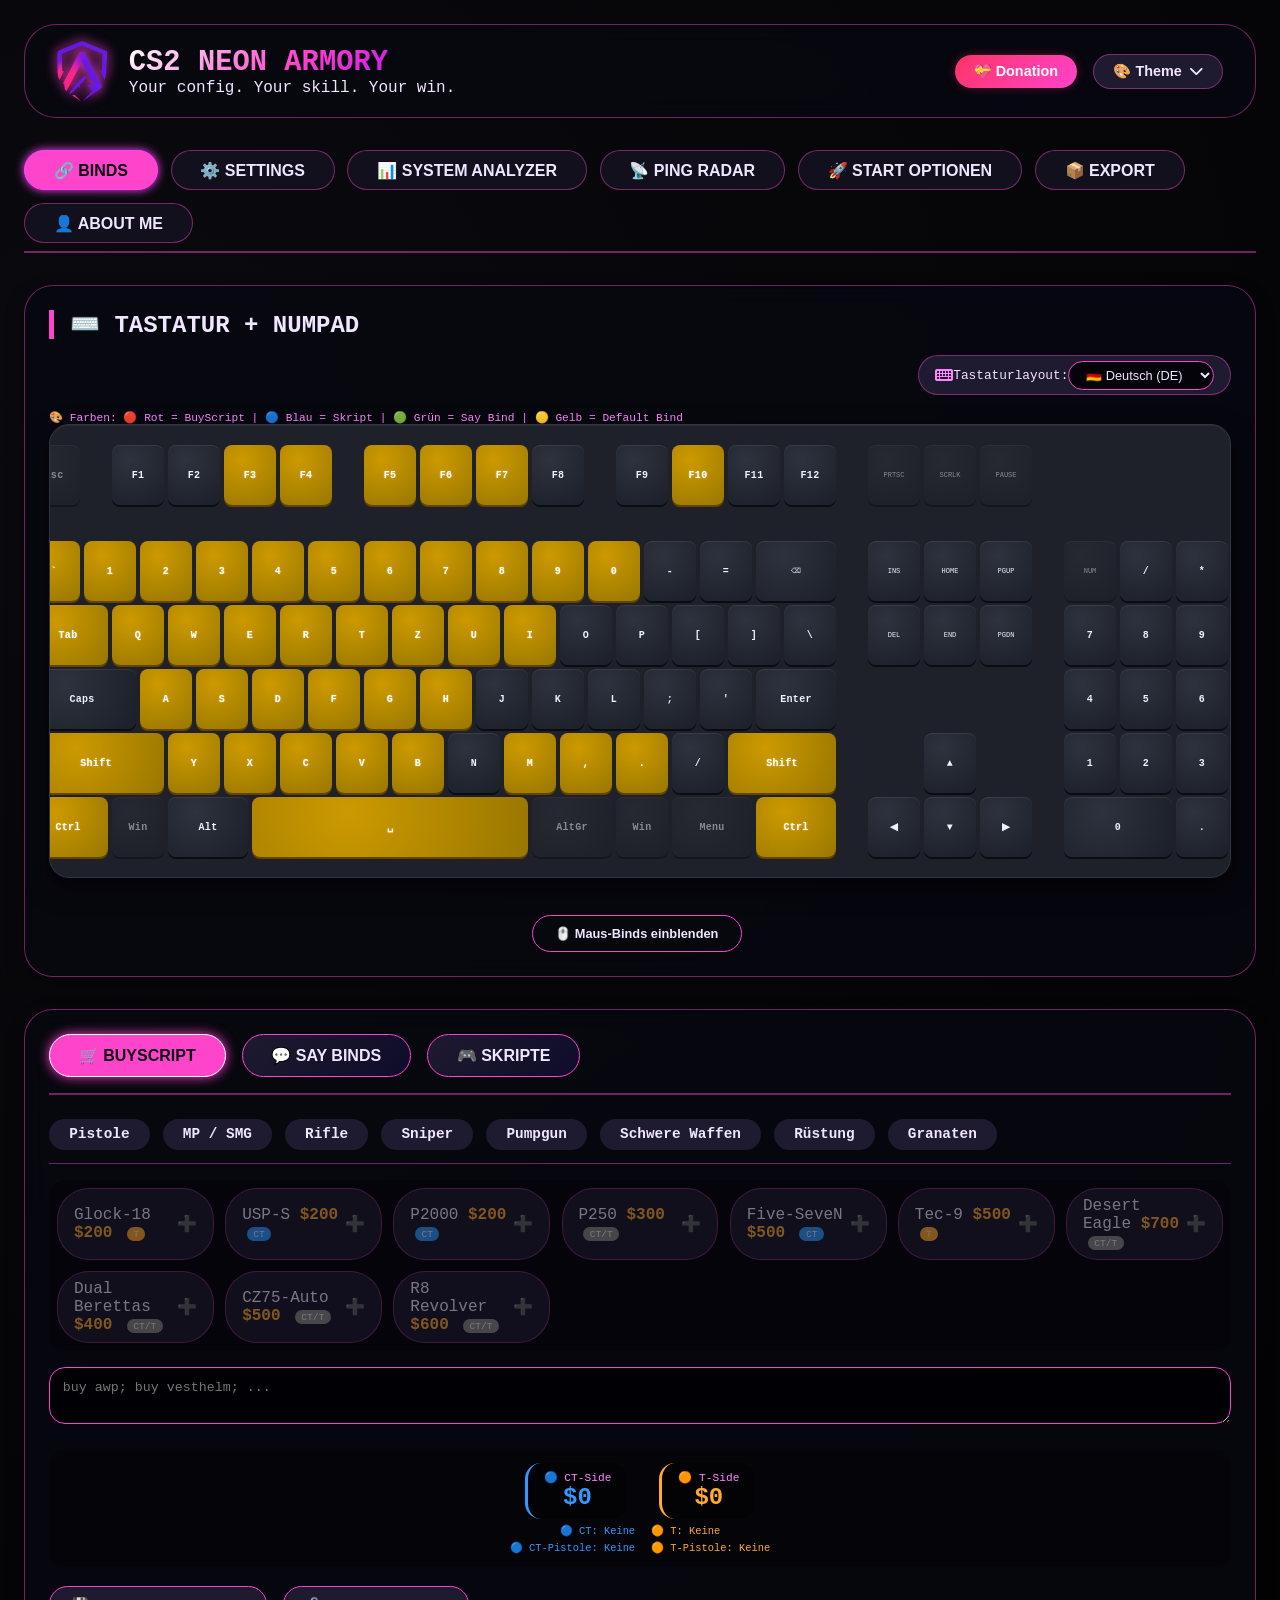
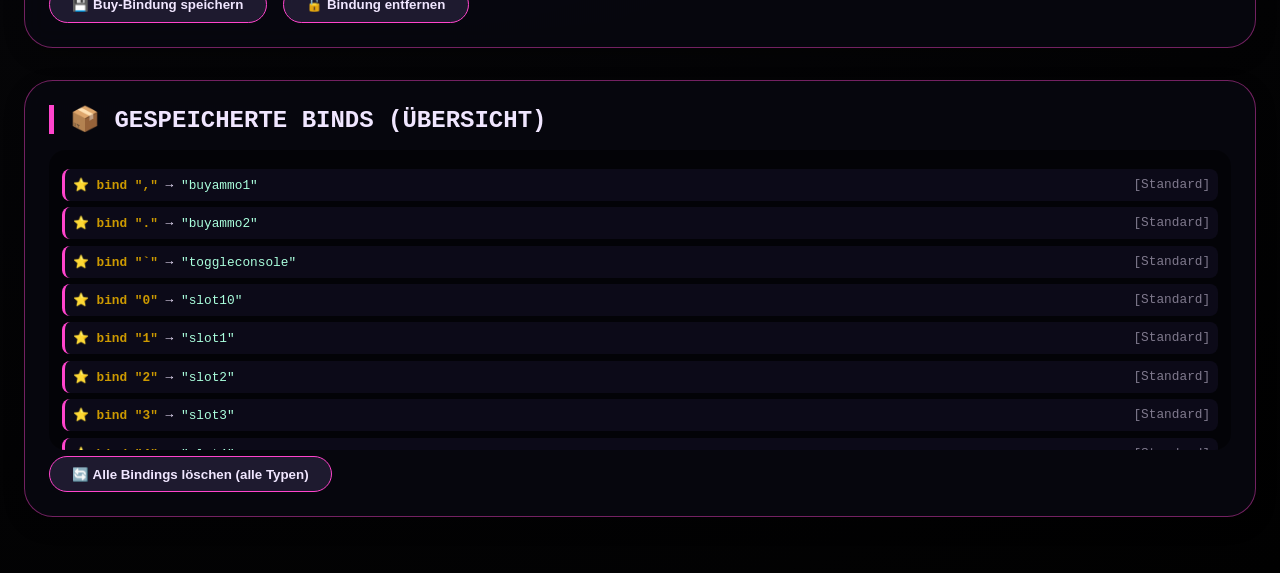
==== index.html @ bbd7f466 "v1.0.2.0 neue bugs erstellt, buyscript überarbeitet" ====
<!doctype html>
<html lang="de">
  <head>
    <meta charset="UTF-8" />
    <meta
      name="viewport"
      content="width=device-width, initial-scale=1.0, user-scalable=yes"
    />
    <title>CS2 Neon Studio</title>
    <link
      rel="stylesheet"
      href="https://cdnjs.cloudflare.com/ajax/libs/font-awesome/6.0.0-beta3/css/all.min.css"
    />
    <link rel="stylesheet" href="css/stylesheet.css" />
    <!-- Favicon -->
    <link rel="icon" type="image/png" href="img/favicon.png" />
  </head>
  <body class="theme-pink">
    <div class="app-container">
<div class="header">
  <div class="logo-area">
    <img
      src="img/logo.png"
      alt="CS2 Neon Logo"
      onerror="this.src = 'https://via.placeholder.com/60x60?text=CS2'"
    />
    <div class="title">
      <h1>CS2 NEON ARMORY</h1>
      <p>Your config. Your skill. Your win.</p>
    </div>
  </div>
  <div style="display: flex; gap: 1rem; align-items: center;">
    <!-- Donation Button -->
    <button id="donationBtn" class="donation-btn">
      💝 Donation
    </button>
    
    <!-- Theme Dropdown -->
    <div class="theme-dropdown">
      <button class="theme-dropdown-btn" id="themeDropdownBtn">
        🎨 Theme <i class="fas fa-chevron-down"></i>
      </button>
      <div class="theme-dropdown-content" id="themeDropdownContent">
        <button class="theme-option" data-theme="pink">💗 Pink</button>
        <button class="theme-option" data-theme="red">❤️ Rot</button>
        <button class="theme-option" data-theme="yellow">💛 Gelb</button>
        <button class="theme-option" data-theme="green">💚 Grün</button>
        <button class="theme-option" data-theme="blue">💙 Blau</button>
      </div>
    </div>
  </div>
</div>

<!-- Donation Modul (füge diesen Code vor dem schließenden -->
<div id="donationModal" class="donation-modal">
  <div class="donation-modal-content">
    <span class="donation-modal-close">&times;</span>
    <h2>💝 Support the Developer</h2>
    <p style="margin-bottom: 1rem;">Hey! Wenn dir CS2 Neon Studio gefällt und du meine Arbeit unterstützen möchtest, freue ich mich über eine kleine Spende.</p>
    
    <div style="display: flex; flex-direction: column; gap: 1rem;">
      <!-- PayPal Option -->
      <div class="donation-option">
        <div class="donation-option-icon">💰</div>
        <div class="donation-option-content">
          <h3>PayPal</h3>
          <p>Schnell & sicher per PayPal spenden</p>
          <button id="paypalDonateBtn" class="donation-option-btn paypal-btn">
            Zu PayPal →
          </button>
        </div>
      </div>
      
      <!-- CS2 Skins Option -->
      <div class="donation-option">
        <div class="donation-option-icon">🎨</div>
        <div class="donation-option-content">
          <h3>CS2 Skins</h3>
          <p>Du möchtest mir lieber Skins traden? Hier findest du meine Tradelink- und Steam-Infos.</p>
          <div style="display: flex; gap: 0.8rem; flex-wrap: wrap; margin-top: 0.5rem;">
            <button id="copyTradeLinkBtn" class="donation-option-btn trade-btn">
              📋 Tradelink kopieren
            </button>
            <button id="openSteamProfileBtn" class="donation-option-btn steam-btn">
              🎮 Steam Profil
            </button>
          </div>
          <div id="tradeLinkMessage" style="font-size: 0.7rem; margin-top: 0.3rem; color: var(--accent-light); display: none;">
            ✅ Tradelink wurde kopiert!
          </div>
        </div>
      </div>
    </div>
    
    <div class="donation-footer">
      <i class="fas fa-heart" style="color: #ff3366;"></i> Vielen Dank für deine Unterstützung!
    </div>
  </div>
</div>

      <div class="tabs">
        <button class="tab-btn active" data-tab="bindsTab">🔗 BINDS</button>
        <button class="tab-btn" data-tab="configTab">⚙️ SETTINGS</button>
        <button class="tab-btn" data-tab="analyzerTab">
          📊 SYSTEM ANALYZER
        </button>
        <button class="tab-btn" data-tab="pingTab">📡 PING RADAR</button>
        <button class="tab-btn" data-tab="startTab">🚀 START OPTIONEN</button>
        <button class="tab-btn" data-tab="exportTab">📦 EXPORT</button>
        <button class="tab-btn" data-tab="aboutTab">👤 ABOUT ME</button>
      </div>

<!-- BINDS TAB -->
<div id="bindsTab" class="tab-content active">
  <div class="card">
    <h2>⌨️ TASTATUR + NUMPAD</h2>
    
    <!-- Layout-Auswahl direkt über der Tastatur -->
    <div style="display: flex; justify-content: flex-end; align-items: center; gap: 1rem; margin-bottom: 1rem;">
      <div style="display: flex; align-items: center; gap: 0.rem; background: var(--btn-bg); padding: 0.3rem 1rem; border-radius: 2rem; border: 1px solid var(--border-color);">
        <i class="fas fa-keyboard" style="color: var(--accent-light);"></i>
        <span style="font-size: 0.8rem;">Tastaturlayout: </span>
        <select id="keyboardLayoutSelect" style="background: var(--input-bg); border: 1px solid var(--accent); border-radius: 1.5rem; padding: 0.3rem 0.8rem; color: var(--text-color); font-size: 0.8rem; cursor: pointer;">
          <option value="DE">🇩🇪 Deutsch (DE)</option>
          <option value="US">🇺🇸 Englisch (US)</option>
        </select>
      </div>
    </div>

    <div class="info-text">
      🎨 Farben: 🔴 Rot = BuyScript | 🔵 Blau = Skript | 🟢 Grün = Say Bind | 🟡 Gelb = Default Bind
    </div>

    <!-- Haupttastatur – originalgetreues Grid -->
    <div class="keyboard-wrapper">
      <div class="keyboard-grid" id="bindsKeyboardGrid"></div>
    </div>
    <!-- Rest bleibt gleich... -->

          <!-- Maus-Bereich (zunächst ausgeblendet) -->
          <div
            class="keyboard-wrapper mouse-wrapper"
            id="mouseWrapper"
            style="display: none"
          >
            <div class="mouse-grid" id="bindsMouseGrid"></div>
          </div>

          <!-- Toggle-Button für Maus -->
          <div style="text-align: center; margin-top: 1rem">
            <button
              id="toggleMouseArea"
              class="glow"
              style="background: transparent; font-size: 0.8rem"
            >
              🖱️ Maus-Binds einblenden
            </button>
          </div>
        </div>

        <div class="card">
          <div class="main-cat-buttons" id="bindTypeSelector">
            <button class="main-cat-btn active-main" data-bind-type="buy">
              🛒 BUYSCRIPT
            </button>
            <button class="main-cat-btn" data-bind-type="say">
              💬 SAY BINDS
            </button>
            <button class="main-cat-btn" data-bind-type="script">
              🎮 SKRIPTE
            </button>
          </div>

<!-- BUY BIND CARD -->
<div id="bindsBuyArea" class="bind-type-area active">
  <div class="category-row" id="bindsCategoryList"></div>
  <div class="items-grid" id="bindsItemsGrid"></div>
  <textarea id="bindsBuyCommandInput" rows="2" placeholder="buy awp; buy vesthelm; ..."></textarea>
  
  <!-- LIVE ERROR CONTAINER -->
  <div id="liveErrorContainer" style="display: none;"></div>
  
  <!-- PREIS-ANZEIGE FÜR T & CT -->
  <div id="totalPriceDisplay" style="background: rgba(0,0,0,0.3); border-radius: 1rem; padding: 0.8rem; margin: 0.8rem 0; text-align: center;">
    <div style="display: flex; gap: 2rem; justify-content: center; flex-wrap: wrap;">
      <div style="text-align: center; padding: 0.5rem 1rem; background: rgba(0,0,0,0.3); border-radius: 1rem; border-left: 3px solid #3399ff;">
        <div style="font-size: 0.7rem; color: var(--accent-light);">🔵 CT-Side</div>
        <div style="font-size: 1.5rem; font-weight: bold; color: #3399ff;">$0</div>
        <div style="font-size: 0.6rem; margin-top: 0.2rem;">Keine Primär</div>
      </div>
      <div style="text-align: center; padding: 0.5rem 1rem; background: rgba(0,0,0,0.3); border-radius: 1rem; border-left: 3px solid #ffaa33;">
        <div style="font-size: 0.7rem; color: var(--accent-light);">🟠 T-Side</div>
        <div style="font-size: 1.5rem; font-weight: bold; color: #ffaa33;">$0</div>
        <div style="font-size: 0.6rem; margin-top: 0.2rem;">Keine Primär</div>
      </div>
    </div>
    <div style="display: flex; justify-content: center; gap: 1rem; margin-top: 0.5rem; font-size: 0.65rem;">
      <span style="color: #3399ff;">🔫 CT-Pistole: Keine</span>
      <span style="color: #ffaa33;">🔫 T-Pistole: Keine</span>
    </div>
  </div>
  
  <button class="glow" id="bindsSaveBuyBtn">💾 Buy-Bindung speichern</button>
  <button class="glow" id="bindsUnbindBuyBtn">🔓 Bindung entfernen</button>
</div>

<!-- SAY BIND CARD -->
<div id="bindsSayArea" class="bind-type-area">
  <!-- Beschreibung mit drei Spalten nebeneinander -->
  <div style="background: rgba(0,0,0,0.2); border-radius: 0.8rem; padding: 0.8rem; margin-bottom: 1rem;">
    
    <!-- Titel -->
    <div style="display: flex; align-items: center; gap: 0.5rem; margin-bottom: 0.8rem; border-bottom: 1px solid rgba(255,255,255,0.1); padding-bottom: 0.5rem;">
      <i class="fas fa-comment-dots" style="color: #44cc44;"></i>
      <strong style="color: #44cc44;">💬 Was sind Say-Binds?</strong>
      <span style="font-size: 0.7rem; color: var(--accent-light); margin-left: auto;">Mit Say-Binds kannst du vordefinierte Nachrichten oder Server-Befehle per Tastendruck senden.</span>
    </div>
    
    <!-- DREI SPALTEN NEBENEINANDER -->
    <div style="display: flex; flex-wrap: wrap; gap: 1rem;">
      
      <!-- Spalte 1: Competitive / Matchmaking -->
      <div style="flex: 1; min-width: 180px; background: rgba(255,170,51,0.08); border-radius: 0.6rem; padding: 0.5rem;">
        <div style="color: #ffaa33; font-weight: bold; margin-bottom: 0.4rem;">🎮 Competitive / Matchmaking</div>
        <div style="font-size: 0.7rem; line-height: 1.6;">
          • "Rush B", "Eco Round", "Full Buy"<br>
          • "gg", "gl hf", "nice shot", "ns"<br>
          • "A split", "B fake", "Default"
        </div>
      </div>
      
      <!-- Spalte 2: Surf / Bhop / KZ / Community Server -->
      <div style="flex: 1; min-width: 180px; background: rgba(68,204,68,0.08); border-radius: 0.6rem; padding: 0.5rem;">
        <div style="color: #44cc44; font-weight: bold; margin-bottom: 0.4rem;">🏄‍♂️ Surf / Bhop / KZ / Community Server</div>
        <div style="font-size: 0.7rem; line-height: 1.6;">
          • <code>!r</code> oder <code>/r</code> - Neustart / Respawn<br>
          • <code>!cp</code> oder <code>/cp</code> - Checkpoint setzen<br>
          • <code>!tp</code> oder <code>/tp</code> - Zum Checkpoint teleportieren<br>
          • <code>!noclip</code> oder <code>/noclip</code> - Flugmodus (falls erlaubt)
        </div>
      </div>
      
      <!-- Spalte 3: Sonstige -->
      <div style="flex: 1; min-width: 150px; background: rgba(255,102,102,0.08); border-radius: 0.6rem; padding: 0.5rem;">
        <div style="color: #ff6666; font-weight: bold; margin-bottom: 0.4rem;">🎨 Sonstige</div>
        <div style="font-size: 0.7rem; line-height: 1.6;">
          • <code>!knife</code> oder <code>/knife</code> - Messer-Menü<br>
          • <code>!glove</code> oder <code>/glove</code> - Handschuh-Menü
        </div>
      </div>
    </div>
    
    <!-- Tipp und Unterschied (untere Leiste) -->
    <div style="display: flex; flex-wrap: wrap; gap: 1rem; justify-content: space-between; margin-top: 0.8rem; padding-top: 0.5rem; border-top: 1px solid rgba(255,255,255,0.1); font-size: 0.65rem; color: var(--accent-light);">
      <div><i class="fas fa-info-circle"></i> <strong>Tipp:</strong> Die meisten Community-Server verwenden <code>!</code> oder <code>/</code> für Befehle. Teste vorher, welches Prefix auf deinem Server funktioniert!<br></div>
      <div><i class="fas fa-exchange-alt"></i> <strong>Unterschied:</strong> "say_team" = Nur Team sichtbar | "say" = Alle Spieler sehen es</div>
    </div>
  </div>
  
  <!-- Say-Type Auswahl -->
  <div class="say-type-selector">
    <label><input type="radio" name="bindsSayType" value="say_team" checked /> 💬 Team (say_team)</label>
    <label><input type="radio" name="bindsSayType" value="say" /> 🌍 Alle (say)</label>
  </div>
  
  <!-- Input Feld -->
  <input type="text" id="bindsSayCommandInput" placeholder="!r" />
  
  <!-- Kleine Hilfe -->
  <div style="font-size: 0.65rem; color: var(--accent-light); margin: 0.3rem 0 0.5rem 0;">
    💡 Beispiele: <code>!r</code> (Reset), <code>!cp</code> (Checkpoint), <code>!tp</code> (Teleport), <code>!top</code> (Bestenliste), <code>gl hf</code> (Chat)
  </div>
  
  <!-- Buttons -->
  <button class="glow" id="bindsSaveSayBtn">💾 Say-Bindung speichern</button>
  <button class="glow" id="bindsUnbindSayBtn">🔓 Bindung entfernen</button>
</div>

          <!-- SKRIPT CARD -->
          <div id="bindsScriptArea" class="bind-type-area">
            <input
              type="text"
              id="bindsScriptNameInput"
              placeholder="Skriptname"
            />
            <textarea
              id="bindsScriptCommandsArea"
              rows="4"
              placeholder='alias +jumpthrow "+jump"\nalias -jumpthrow "-jump; -attack"'
            ></textarea>

            <div style="margin: 1rem 0 0.5rem 0">
              <div
                style="
                  font-size: 0.9rem;
                  margin-bottom: 0.8rem;
                  color: var(--accent-light);
                  display: flex;
                  align-items: center;
                  gap: 0.5rem;
                "
              >
                <i class="fas fa-file-alt"></i> 📚 Vorgefertigte Skripte
                (klicken zum Übernehmen):
              </div>
              <div id="bindsTemplateScripts" class="scripts-grid"></div>
            </div>

            <button class="glow" id="bindsSaveScriptBtn">
              💾 Skript speichern
            </button>
            <button class="glow" id="bindsUnbindScriptBtn">
              🔓 Bindung entfernen
            </button>
          </div>
        </div>

        <div class="card">
          <h2>📦 GESPEICHERTE BINDS (ÜBERSICHT)</h2>
          <div class="saved-binds" id="bindsSavedList"></div>
          <button class="glow" id="bindsResetAllBtn">
            🔄 Alle Bindings löschen (alle Typen)
          </button>
        </div>
      </div>

      <!-- CONFIGS TAB -->
      <div id="configTab" class="tab-content">
        <div class="card">
          <h2>⚙️ CONFIGURATION</h2>
          <div class="config-subtabs">
            <button class="config-subtab active" data-subtab="commands">
              📋 Einzelbefehle
            </button>
            <button class="config-subtab" data-subtab="presets">
              🎨 Grafik-Presets
            </button>
          </div>
          <div id="config-commands" class="config-sub-content active">
            <div class="info-hint">
              📌 Hauptkategorie wählen → Befehl auswählen & Wert einstellen → 📋
              Übernehmen
            </div>
            <div id="mainCategoriesContainer" class="main-cat-buttons"></div>
            <div id="subcategoriesContainer"></div>
            <div id="commandsContainer"></div>
          </div>
          <div id="config-presets" class="config-sub-content">
            <div class="info-hint">
              📌 Wähle ein Preset – nochmal klicken = entfernen!
            </div>
            <div class="presets-grid" id="presetsGrid"></div>
          </div>
          <div class="config-list-container">
            <div class="config-list-title">
              📋 Meine gespeicherten Config-Befehle:
            </div>
            <div id="savedConfigsList" class="saved-binds"></div>
            <button class="glow" id="clearAllConfigsBtn">
              🗑️ Alle Config-Befehle löschen
            </button>
          </div>
        </div>
      </div>

      <!-- SYSTEM ANALYZER TAB -->
      <div id="analyzerTab" class="tab-content">
        <div class="card">
          <h2>📊 SYSTEM ANALYZER · CS2 PERFORMANCE INDEX</h2>
          <div class="info-hint">
            📊 Wähle CPU, GPU und RAM – der Performance-Score wird live
            berechnet
          </div>

          <div
            style="
              display: flex;
              flex-wrap: wrap;
              gap: 1rem;
              margin-bottom: 1rem;
            "
          >
            <div
              style="
                flex: 1;
                min-width: 200px;
                background: var(--btn-bg);
                border-radius: 1rem;
                padding: 0.8rem;
                border: 1px solid var(--border-color);
              "
            >
              <div
                style="
                  display: flex;
                  align-items: center;
                  gap: 0.5rem;
                  margin-bottom: 0.5rem;
                "
              >
                <i class="fas fa-microchip"></i><strong>CPU</strong>
              </div>
              <select
                id="analyzerCpuSelect"
                style="
                  width: 100%;
                  padding: 0.5rem;
                  background: var(--input-bg);
                  border: 1px solid var(--border-color);
                  border-radius: 0.6rem;
                  color: var(--text-color);
                "
              >
                <option value="" disabled selected>-- CPU auswählen --</option>
              </select>
            </div>
            <div
              style="
                flex: 1;
                min-width: 200px;
                background: var(--btn-bg);
                border-radius: 1rem;
                padding: 0.8rem;
                border: 1px solid var(--border-color);
              "
            >
              <div
                style="
                  display: flex;
                  align-items: center;
                  gap: 0.5rem;
                  margin-bottom: 0.5rem;
                "
              >
                <i class="fas fa-gamepad"></i><strong>GPU</strong>
              </div>
              <select
                id="analyzerGpuSelect"
                style="
                  width: 100%;
                  padding: 0.5rem;
                  background: var(--input-bg);
                  border: 1px solid var(--border-color);
                  border-radius: 0.6rem;
                  color: var(--text-color);
                "
              >
                <option value="" disabled selected>-- GPU auswählen --</option>
              </select>
            </div>
            <div
              style="
                flex: 1;
                min-width: 200px;
                background: var(--btn-bg);
                border-radius: 1rem;
                padding: 0.8rem;
                border: 1px solid var(--border-color);
              "
            >
              <div
                style="
                  display: flex;
                  align-items: center;
                  gap: 0.5rem;
                  margin-bottom: 0.5rem;
                "
              >
                <i class="fas fa-memory"></i><strong>RAM</strong>
              </div>
              <div style="display: flex; gap: 0.5rem">
                <select
                  id="analyzerRamSelect"
                  style="
                    flex: 1;
                    padding: 0.5rem;
                    background: var(--input-bg);
                    border: 1px solid var(--border-color);
                    border-radius: 0.6rem;
                    color: var(--text-color);
                  "
                >
                  <option value="" disabled selected>GB</option>
                  <option value="4">4 GB</option>
                  <option value="8">8 GB</option>
                  <option value="16">16 GB</option>
                  <option value="32">32 GB</option>
                  <option value="64">64 GB</option>
                  <option value="128">128 GB</option>
                </select>
                <select
                  id="analyzerRamTypeSelect"
                  style="
                    flex: 1;
                    padding: 0.5rem;
                    background: var(--input-bg);
                    border: 1px solid var(--border-color);
                    border-radius: 0.6rem;
                    color: var(--text-color);
                  "
                >
                  <option value="DDR5">DDR5</option>
                  <option value="DDR4">DDR4</option>
                  <option value="DDR3">DDR3</option>
                </select>
              </div>
            </div>
          </div>

          <div
            style="
              display: flex;
              flex-wrap: wrap;
              gap: 1rem;
              margin-bottom: 1.5rem;
            "
          >
            <div
              style="
                flex: 1;
                min-width: 200px;
                background: var(--btn-bg);
                border-radius: 1rem;
                padding: 0.8rem;
                border: 1px solid var(--border-color);
              "
            >
              <div
                style="
                  display: flex;
                  align-items: center;
                  gap: 0.5rem;
                  margin-bottom: 0.5rem;
                "
              >
                <i class="fas fa-desktop"></i><strong>Monitore</strong>
              </div>
              <select
                id="analyzerMonitorsSelect"
                style="
                  width: 100%;
                  padding: 0.5rem;
                  background: var(--input-bg);
                  border: 1px solid var(--border-color);
                  border-radius: 0.6rem;
                  color: var(--text-color);
                "
              >
                <option value="1">1 Monitor</option>
                <option value="2">2 Monitore</option>
                <option value="3">3 Monitore</option>
                <option value="4">4+ Monitore</option>
              </select>
              <div
                class="info-text"
                style="margin-top: 0.3rem; font-size: 0.65rem"
              >
                💡 -2% pro Monitor
              </div>
            </div>
            <div
              style="
                flex: 1;
                min-width: 200px;
                background: var(--btn-bg);
                border-radius: 1rem;
                padding: 0.8rem;
                border: 1px solid var(--border-color);
              "
            >
              <div
                style="
                  display: flex;
                  align-items: center;
                  gap: 0.5rem;
                  margin-bottom: 0.5rem;
                "
              >
                <i class="fas fa-broadcast-tower"></i><strong>Streaming</strong>
              </div>
              <label
                style="
                  display: flex;
                  align-items: center;
                  gap: 0.5rem;
                  cursor: pointer;
                "
              >
                <input
                  type="checkbox"
                  id="analyzerStreamingCheckbox"
                  style="accent-color: var(--accent)"
                />
                <span>🎥 Aktives Streaming</span>
              </label>
              <div
                class="info-text"
                style="margin-top: 0.3rem; font-size: 0.65rem"
              >
                💡 -8% Performance
              </div>
            </div>
          </div>

          <div class="analyzer-score-section" id="analyzerResultArea">
            <div id="analyzerEmptyState" class="analyzer-empty-state">
              <i class="fas fa-desktop"></i>
              <p>
                Wähle CPU, GPU und RAM aus<br />Der Score wird automatisch
                berechnet
              </p>
            </div>
            <div id="analyzerScoreContent" style="display: none">
              <div
                style="
                  display: flex;
                  flex-wrap: wrap;
                  gap: 1rem;
                  align-items: center;
                  margin-bottom: 1rem;
                "
              >
                <div style="text-align: center; min-width: 150px">
                  <div
                    class="analyzer-score-number"
                    id="analyzerScoreValue"
                    style="font-size: 2.2rem"
                  >
                    0
                  </div>
                  <div class="analyzer-score-label" style="font-size: 0.7rem">
                    PERFORMANCE SCORE
                  </div>
                  <div
                    class="analyzer-meter-bar"
                    style="width: 150px; margin: 0.3rem auto"
                  >
                    <div
                      class="analyzer-meter-fill"
                      id="analyzerMeterFill"
                      style="width: 0%"
                    ></div>
                  </div>
                </div>
                <div
                  style="
                    flex: 1;
                    background: rgba(0, 0, 0, 0.2);
                    border-radius: 0.8rem;
                    padding: 0.6rem 1rem;
                  "
                >
                  <div
                    id="analyzerSettingsList"
                    style="font-size: 0.8rem"
                  ></div>
                </div>
                <div
                  style="
                    font-size: 0.75rem;
                    color: var(--accent-light);
                    background: rgba(0, 0, 0, 0.15);
                    padding: 0.4rem 0.8rem;
                    border-radius: 0.6rem;
                  "
                  id="analyzerHardwareSummary"
                ></div>
              </div>
              <div
                style="
                  margin-top: 1rem;
                  padding-top: 0.8rem;
                  border-top: 1px solid var(--border-color);
                "
              >
                <div
                  style="
                    display: flex;
                    align-items: center;
                    gap: 0.5rem;
                    margin-bottom: 0.8rem;
                  "
                >
                  <i
                    class="fas fa-wrench"
                    style="color: var(--accent-light)"
                  ></i>
                  <strong style="font-size: 0.9rem"
                    >🔧 Optimierungsvorschläge für dein System</strong
                  >
                </div>
                <div
                  id="analyzerOptimizationItems"
                  style="display: flex; flex-direction: column; gap: 0.5rem"
                ></div>
              </div>
            </div>
          </div>

          <div
            class="analyzer-disclaimer"
            style="
              margin-top: 0.8rem;
              font-size: 0.65rem;
              padding: 0.5rem 0.8rem;
            "
          >
            <i class="fas fa-info-circle"></i> Theoretischer Richtwert basierend
            auf CPU, GPU und RAM. Tatsächliche Leistung kann abweichen.
          </div>
        </div>
      </div>

      <!-- PING RADAR TAB -->
      <div id="pingTab" class="tab-content">
        <div class="card">
          <h2>📡 PING RADAR – CS2 Server Latenz Test</h2>
          <div class="info-hint">
            🌍 Teste deine Verbindung zu allen wichtigen CS2-Server-Regionen.
            Finde die beste Region für dein nächstes Match!
          </div>
          <div style="margin-bottom: 1.5rem">
            <button
              class="glow"
              id="startPingTestBtn"
              style="width: auto; background: var(--accent)"
            >
              🚀 Test starten (alle Regionen)
            </button>
            <button class="glow" id="stopPingTestBtn" style="width: auto">
              ⏹️ Stoppen
            </button>
          </div>
          <div class="progress-bar" id="pingProgressBar">
            <div
              class="progress-fill"
              id="pingProgressFill"
              style="width: 0%"
            ></div>
          </div>
          <div
            id="pingResultsContainer"
            style="
              display: flex;
              flex-direction: column;
              gap: 0.5rem;
              margin-top: 1rem;
            "
          >
            <div class="empty-message">👉 Klicke auf "Test starten"</div>
          </div>
          <div
            id="pingBestRegion"
            style="
              margin-top: 1.5rem;
              padding: 1rem;
              background: var(--accent);
              border-radius: 1rem;
              color: #0a0a0f;
              display: none;
            "
          >
            <strong>🏆 BESTE REGION FÜR DICH:</strong>
            <span id="bestRegionName"></span> (<span id="bestRegionPing"></span
            >ms) – <span id="bestRegionRec"></span>
          </div>
          <div
            style="
              margin-top: 1.5rem;
              border-top: 1px solid var(--border-color);
              padding-top: 1rem;
            "
          >
            <details>
              <summary style="cursor: pointer; color: var(--accent-light)">
                📊 Letzte 5 Messungen (Verlauf)
              </summary>
              <div
                id="pingHistory"
                style="
                  margin-top: 0.5rem;
                  font-size: 0.7rem;
                  font-family: monospace;
                "
              ></div>
            </details>
          </div>
          <div class="analyzer-disclaimer" style="margin-top: 0.8rem">
            <i class="fas fa-info-circle"></i> Die Messungen sind browserbasiert
            und approximativ. Tatsächliche CS2-Ingame-Pings können leicht
            abweichen (meist 5-15ms höher).
          </div>
        </div>
      </div>

      <!-- START OPTIONEN TAB -->
      <div id="startTab" class="tab-content">
        <div class="card">
          <h2>🚀 START OPTIONEN FÜR CS2</h2>
          <div class="info-box">
            📖 Steam → Bibliothek → CS2 Rechtsklick → Eigenschaften →
            Startoptionen
          </div>
          <div id="startOptionsContainer" class="start-options-grid"></div>
          <div class="start-result">
            <strong>📋 Generierte Startoptionen:</strong><br /><code
              id="generatedStartOptions"
            ></code>
          </div>
          <button class="glow" id="copyStartOptionsBtn">📋 Kopieren</button>
          <button class="glow" id="resetStartOptionsBtn">♻️ Standard</button>
        </div>
      </div>

            <!-- EXPORT TAB -->
      <div id="exportTab" class="tab-content">
        <div class="card">
          <h2>📦 ALL-IN-ONE EXPORT</h2>
          
          <!-- ANLEITUNG: Wohin mit der autoexec.cfg -->
          <div style="background: var(--accent); border-radius: 1rem; padding: 1rem; margin-bottom: 1.5rem; color: #0a0a0f;">
            <div style="display: flex; align-items: center; gap: 0.8rem; margin-bottom: 0.8rem;">
              <i class="fas fa-folder-open" style="font-size: 1.5rem;"></i>
              <strong style="font-size: 1.1rem;">📁 Wohin mit der autoexec.cfg?</strong>
            </div>
            <div style="font-size: 0.85rem; line-height: 1.5;">
              <p style="margin-bottom: 0.5rem;"><strong>1️⃣ Datei erstellen:</strong><br>
              <code style="background: rgba(0,0,0,0.2); padding: 0.2rem 0.4rem; border-radius: 0.3rem;">
              Speichere die Datei als <strong style="background: rgba(0,0,0,0.2); padding: 0.1rem 0.3rem; border-radius: 0.2rem;">autoexec.cfg</strong>.
              </code>
              </p>
              <p style="margin-bottom: 0.5rem;"><strong>2️⃣ Speicherort:</strong><br>
              Verschiebe die Datei in den folgenden Ordner:<br>
              <code style="background: rgba(0,0,0,0.2); padding: 0.2rem 0.4rem; border-radius: 0.3rem;">
                C:\Program Files (x86)\Steam\steamapps\common\Counter-Strike Global Offensive\game\csgo\cfg\
              </code>
              </p>
              <p style="margin-bottom: 0;"><strong>3️⃣ Startoptionen (veraltet):</strong><br>
              Füge in Steam → CS2 → Eigenschaften → Startoptionen folgendes hinzu:<br>
              <code style="background: rgba(0,0,0,0.2); padding: 0.2rem 0.4rem; border-radius: 0.3rem;">+exec autoexec.cfg</code>
              </p>
            </div>
          </div>
          
          <div style="border-top: 1px solid var(--border-color); margin: 1rem 0;"></div>
          
          <textarea id="fullExportTextarea" rows="12" readonly></textarea>
          <button class="glow" id="copyFullExportBtn">📋 Kopieren</button>
          <button class="glow" id="downloadFullCfgBtn">💾 Als autoexec.cfg</button>
          <button class="glow" id="refreshExportBtn">🔄 Aktualisieren</button>
        </div>
      </div>

      <!-- ABOUT ME TAB -->
      <div id="aboutTab" class="tab-content">
        <div class="card">
          <h2>👤 ABOUT ME</h2>
          <div style="display: flex; flex-wrap: wrap; gap: 2rem">
            <div style="text-align: center; min-width: 150px">
              <img 
  src="img/thelaw5150logo_new.png" 
  alt="TheLaw5150 Logo"
  style="width: 120px; height: 120px; border-radius: 50%; object-fit: cover; margin: 0 auto 1rem auto; display: block; border: 2px solid var(--accent); box-shadow: 0 0 15px var(--accent-glow);"
  onerror="this.src = 'https://via.placeholder.com/120x120?text=TheLaw5150'"
/>
              <h3 style="color: var(--accent-light)">Michael M.</h3>
              <p style="font-size: 0.8rem">⚡ TheLaw5150</p>
            </div>
            <div style="flex: 1">
              <div
                style="
                  display: flex;
                  align-items: center;
                  gap: 0.8rem;
                  margin-bottom: 1rem;
                "
              >
                <i
                  class="fas fa-user-astronaut"
                  style="font-size: 1.8rem; color: var(--accent)"
                ></i>
                <div><h3 style="margin: 0">Michael "TheLaw5150" M.</h3></div>
              </div>
              <div
                style="
                  display: flex;
                  align-items: center;
                  gap: 0.8rem;
                  margin-bottom: 1rem;
                "
              >
                <i
                  class="fas fa-shield-virus"
                  style="font-size: 1.5rem; color: var(--accent)"
                ></i>
                <div>
                  <strong>Spezialisierung:</strong>
                  <span style="font-size: 0.9rem">🔐 Cyber Security</span>
                </div>
              </div>
              <div
                style="
                  display: flex;
                  align-items: center;
                  gap: 0.8rem;
                  margin-bottom: 1rem;
                "
              >
                <i
                  class="fas fa-graduation-cap"
                  style="font-size: 1.5rem; color: var(--accent)"
                ></i>
                <div>
                  <strong>Ausbildung:</strong>
                  <span style="font-size: 0.9rem"
                    >Fachinformatiker für Systemintegration (FiSi)</span
                  >
                </div>
              </div>
              <div style="margin-top: 1.5rem">
                <h4 style="color: var(--accent-light); margin-bottom: 0.8rem">
                  🔗 Links & Profile
                </h4>
                <div style="display: flex; flex-wrap: wrap; gap: 1rem">
                  <a
                    href="https://steamcommunity.com/id/thelaw5150/"
                    target="_blank"
                    style="
                      background: var(--btn-bg);
                      padding: 0.5rem 1rem;
                      border-radius: 2rem;
                      text-decoration: none;
                      color: var(--text-color);
                      display: inline-flex;
                      align-items: center;
                      gap: 0.5rem;
                      border: 1px solid var(--border-color);
                      transition: 0.2s;
                    "
                  >
                    <i class="fab fa-steam" style="color: #00adee"></i> Steam
                  </a>
                  <a
                    href="https://github.com/TheLaw5150FiSi"
                    target="_blank"
                    style="
                      background: var(--btn-bg);
                      padding: 0.5rem 1rem;
                      border-radius: 2rem;
                      text-decoration: none;
                      color: var(--text-color);
                      display: inline-flex;
                      align-items: center;
                      gap: 0.5rem;
                      border: 1px solid var(--border-color);
                      transition: 0.2s;
                    "
                  >
                    <i class="fab fa-github"></i> GitHub
                  </a>
                  <a
                    href="https://www.youtube.com/@The_Law_5150"
                    target="_blank"
                    style="
                      background: var(--btn-bg);
                      padding: 0.5rem 1rem;
                      border-radius: 2rem;
                      text-decoration: none;
                      color: var(--text-color);
                      display: inline-flex;
                      align-items: center;
                      gap: 0.5rem;
                      border: 1px solid var(--border-color);
                      transition: 0.2s;
                    "
                  >
                    <i class="fab fa-youtube" style="color: #ff0000"></i>
                    YouTube
                  </a>
                  <a
                    href="https://www.twitch.tv/thelaw5150"
                    target="_blank"
                    style="
                      background: var(--btn-bg);
                      padding: 0.5rem 1rem;
                      border-radius: 2rem;
                      text-decoration: none;
                      color: var(--text-color);
                      display: inline-flex;
                      align-items: center;
                      gap: 0.5rem;
                      border: 1px solid var(--border-color);
                      transition: 0.2s;
                    "
                  >
                    <i class="fab fa-twitch" style="color: #9146ff"></i> Twitch
                  </a>
                  <a
                    href="https://discord.gg/Q72WJwdCCf"
                    target="_blank"
                    style="
                      background: var(--btn-bg);
                      padding: 0.5rem 1rem;
                      border-radius: 2rem;
                      text-decoration: none;
                      color: var(--text-color);
                      display: inline-flex;
                      align-items: center;
                      gap: 0.5rem;
                      border: 1px solid var(--border-color);
                      transition: 0.2s;
                    "
                  >
                    <i class="fab fa-discord" style="color: #5865f2"></i>
                    Discord Server
                  </a>
                </div>
              </div>
            </div>
          </div>
        </div>

        <div class="card">
          <h2>🛠️ Skills & Technologien</h2>
          <div style="display: flex; flex-wrap: wrap; gap: 0.8rem">
            <span
              style="
                background: var(--accent-dark);
                padding: 0.3rem 0.8rem;
                border-radius: 2rem;
                font-size: 0.8rem;
              "
              >☕ Java</span
            >
            <span
              style="
                background: var(--accent-dark);
                padding: 0.3rem 0.8rem;
                border-radius: 2rem;
                font-size: 0.8rem;
              "
              >🌐 HTML</span
            >
            <span
              style="
                background: var(--accent-dark);
                padding: 0.3rem 0.8rem;
                border-radius: 2rem;
                font-size: 0.8rem;
              "
              >💻 JavaScript</span
            >
            <span
              style="
                background: var(--accent-dark);
                padding: 0.3rem 0.8rem;
                border-radius: 2rem;
                font-size: 0.8rem;
              "
              >🔐 Cyber Security</span
            >
            <span
              style="
                background: var(--accent-dark);
                padding: 0.3rem 0.8rem;
                border-radius: 2rem;
                font-size: 0.8rem;
              "
              >🐧 Linux</span
            >
            <span
              style="
                background: var(--accent-dark);
                padding: 0.3rem 0.8rem;
                border-radius: 2rem;
                font-size: 0.8rem;
              "
              >🖥️ Windows Server</span
            >
            <span
              style="
                background: var(--accent-dark);
                padding: 0.3rem 0.8rem;
                border-radius: 2rem;
                font-size: 0.8rem;
              "
              >🌐 Netzwerktechnik</span
            >
          </div>
        </div>

        <div class="card">
          <h2>🌍 Sprachen</h2>
          <div style="display: flex; flex-wrap: wrap; gap: 1rem">
            <div style="flex: 1">
              <div style="display: flex; justify-content: space-between">
                <span>🇩🇪 Deutsch</span>
                <span style="color: var(--accent-light)">Muttersprache</span>
              </div>
              <div
                style="
                  height: 6px;
                  background: var(--btn-bg);
                  border-radius: 3px;
                  margin-top: 0.3rem;
                "
              >
                <div
                  style="
                    width: 100%;
                    height: 100%;
                    background: var(--accent);
                    border-radius: 3px;
                  "
                ></div>
              </div>
            </div>
            <div style="flex: 1">
              <div style="display: flex; justify-content: space-between">
                <span>🇬🇧 Englisch</span>
                <span style="color: var(--accent-light)">Fließend</span>
              </div>
              <div
                style="
                  height: 6px;
                  background: var(--btn-bg);
                  border-radius: 3px;
                  margin-top: 0.3rem;
                "
              >
                <div
                  style="
                    width: 60%;
                    height: 100%;
                    background: var(--accent);
                    border-radius: 3px;
                  "
                ></div>
              </div>
            </div>
          </div>
        </div>

        <div class="card">
          <h2>📫 Kontakt</h2>
          <div style="display: flex; flex-wrap: wrap; gap: 1rem">
            <div
              style="
                background: var(--btn-bg);
                padding: 0.5rem 1rem;
                border-radius: 2rem;
                display: inline-flex;
                align-items: center;
                gap: 0.5rem;
                border: 1px solid var(--border-color);
              "
            >
              <i class="fab fa-discord" style="color: #5865f2"></i>
              <span>Discord: <strong>thelaw5150</strong></span>
            </div>
            <a
              href="mailto:"
              style="
                background: var(--btn-bg);
                padding: 0.5rem 1rem;
                border-radius: 2rem;
                text-decoration: none;
                color: var(--text-color);
                display: inline-flex;
                align-items: center;
                gap: 0.5rem;
                border: 1px solid var(--border-color);
                transition: 0.2s;
              "
            >
              <i class="fas fa-envelope"></i> E-Mail
            </a>
          </div>
        </div>

        <div class="card">
<h4 style="color: var(--accent-light); margin-bottom: 0.8rem">🎮 Über CS2 Neon Studio</h4>
        <p style="margin-bottom: 0.8rem; line-height: 1.5">
          CS2 Neon Studio ist eine umfassende Anwendung, die speziell für Counter-Strike 2 entwickelt wurde, um Spielern eine zentrale, moderne und benutzerfreundliche Plattform zur Verwaltung ihrer Spielkonfigurationen zu bieten. Anstatt sich mit verstreuten Textdateien, komplizierten Konsolenbefehlen und veralteten Tools herumzuschlagen, vereint Neon Studio alle wichtigen Anpassungsmöglichkeiten in einer übersichtlichen Oberfläche.
        </p>
        
        <div style="background: rgba(0,0,0,0.2); border-radius: 1rem; padding: 0.8rem; margin: 1rem 0;">
          <strong>✅ Erledigt</strong> &nbsp;&nbsp;|&nbsp;&nbsp; <span style="opacity: 0.6;">⏳ To-Do</span>
       <div style="display: flex; flex-wrap: wrap; gap: 1rem; margin: 1rem 0;">
          <!-- Erledigt Box -->
          <div style="flex: 1; background: rgba(0,255,0,0.1); border-radius: 1rem; padding: 0.8rem; border-left: 4px solid #00cc44;">
            <strong style="color: #00ff66;">✅ Erledigt</strong>
            <div style="margin-top: 0.5rem; font-size: 0.8rem; line-height: 1.6;">
              • Buy-Binds<br>
              • Say-Binds<br>
              • Skripte (inkl. Aliase)<br>
              • Config-Befehle verwalten<br>
              • System Analyzer<br>
              • Ping-Radar<br>
              • Startoptionen-Generator<br>
              • Autoexec-Export<br>
              • Buyscript Preise hinzufügen + Berechnung für den Gesamtpreis einer Taste<br>
            </div>
          </div>
          
          <!-- To-Do Box -->
          <div style="flex: 1; background: rgba(255,165,0,0.1); border-radius: 1rem; padding: 0.8rem; border-left: 4px solid #ffaa33;">
            <strong style="color: #ffaa66;">⏳ To-Do / Geplant</strong>
            <div style="margin-top: 0.5rem; font-size: 0.8rem; line-height: 1.6;">
              • Map Overview (Callouts) Maybe Streetview für CS2 maps? <br>
              • Mehr Skript-Templates<br>
              • Workshop-Favoriten verwalten<br>
              • Account-Erstellung (evtl. mit Steam)<br>
              • Utility-Workshop<br>
              • Mehrsprachigkeit (Englisch, Spanisch, etc.)<br>
              • Community-Features (z.B. Teilen von Skripten)<br>
                        
            </div>
          </div>
        </div>

        <p style="margin-bottom: 0.8rem; line-height: 1.5">
          Entwickelt wurde CS2 Neon Studio von Michael "TheLaw5150" M., einem leidenschaftlichen CS2-Spieler und Entwickler, der die Defizite bestehender Config-Tools selbst erlebt hat. Viele alte Programme wurden nicht mehr gepflegt, waren optisch veraltet oder unterstützten die neuen Mechaniken von CS2 (wie die geänderte Konsolenlogik oder das neue Kaufmenü) nur unzureichend.
        </p>
        <p style="margin-bottom: 0.8rem; line-height: 1.5">
          Aus Frustration und dem Drang, etwas Besseres zu schaffen, entstand Neon Studio – mit dem Anspruch auf Benutzerfreundlichkeit, Stabilität und ein modernes Design. Das Projekt wird mit viel Herzblut weiterentwickelt, regelmäßig an CS2-Updates angepasst und richtet sich an Anfänger wie Profis, die ihre Spielerfahrung optimieren möchten, ohne sich in technischen Details zu verlieren.
        </p>
        
        <div style="background: var(--accent); border-radius: 0.8rem; padding: 0.6rem 1rem; margin: 1rem 0; color: #0a0a0f; font-size: 0.85rem;">
          <strong>👉 Für wen ist CS2 Neon Studio geeignet?</strong><br>
          • Casual-Spieler, die schnell ihre Lieblingswaffen auf Tasten legen wollen<br>
          • Ambitionierte Ranked-Spieler, die ihre Configs sauber organisieren<br>
          • Team-Captains und Trainer, die einheitliche Setups für mehrere Spieler bereitstellen<br>
          • Content-Creator, die Practice-Skripte für Videos oder Workshops nutzen
        </div>

        <p style="font-size: 0.85rem; margin-top: 1rem; padding-top: 0.8rem; border-top: 1px solid var(--border-color);">
          📅 Version 1.0.1.1 · Letztes Update: Juni 2026 · <i class="fas fa-code-branch"></i> Continuous Development<br>
          <span style="color: var(--accent-light);">👉 Mit ❤️ entwickelt von Michael "TheLaw5150" M. – für die CS2-Community.</span>
          </p>
        </div>
      </div>
    </div>

    <script src="js/data.js"></script>
    <script src="js/defaultbinds.js"></script>
    <script src="js/theme.js"></script>
    <script src="js/keyboard.js"></script>
    <script src="js/buyscript.js"></script>
    <script src="js/saybinds.js"></script>
    <script src="js/configs.js"></script>
    <script src="js/scripts.js"></script>
    <script src="js/startoptions.js"></script>
    <script src="js/export.js"></script>
    <script src="js/analyzer.js"></script>
    <script src="js/pingtest.js"></script>
    <script src="js/binds.js"></script>
    <script src="js/donation.js"></script>
    <script src="js/main.js"></script>
  </body>
</html>
---- css/stylesheet.css ----
/* === VARIABLEN === */
* {
  margin: 0;
  padding: 0;
  box-sizing: border-box;
}

:root {
  --bg-gradient: radial-gradient(circle at 10% 20%, #0a0a0f, #010101);
  --card-bg: rgba(8, 8, 16, 0.85);
  --text-color: #f0e6ff;
  --border-color: #ff44cc70;
  --accent: #ff44cc;
  --accent-glow: #ff44ff;
  --accent-light: #ff88ff;
  --accent-dark: #b200ff;
  --input-bg: #010104dd;
  --btn-bg: #1e1a2f;
  --tab-bg: #11101c;
}

body.theme-pink {
  --bg-gradient: radial-gradient(circle at 10% 20%, #0a0a0f, #010101);
  --card-bg: rgba(8, 8, 16, 0.85);
  --text-color: #f0e6ff;
  --border-color: #ff44cc70;
  --accent: #ff44cc;
  --accent-glow: #ff44ff;
  --accent-light: #ff88ff;
  --accent-dark: #b200ff;
  --input-bg: #010104dd;
  --btn-bg: #1e1a2f;
  --tab-bg: #11101c;
}
body.theme-red {
  --bg-gradient: radial-gradient(circle at 10% 20%, #0a0a0f, #010101);
  --card-bg: rgba(20, 5, 5, 0.85);
  --text-color: #ffe0e0;
  --border-color: #ff3333;
  --accent: #ff2222;
  --accent-glow: #ff0000;
  --accent-light: #ff6666;
  --accent-dark: #cc0000;
  --input-bg: #2a0000dd;
  --btn-bg: #3a1010;
  --tab-bg: #1a0505;
}
body.theme-yellow {
  --bg-gradient: radial-gradient(circle at 10% 20%, #0a0a0f, #010101);
  --card-bg: rgba(30, 30, 5, 0.85);
  --text-color: #ffffe0;
  --border-color: #ffcc33;
  --accent: #ffcc00;
  --accent-glow: #ffdd44;
  --accent-light: #ffdd77;
  --accent-dark: #cc9900;
  --input-bg: #2a2a00dd;
  --btn-bg: #3a3a10;
  --tab-bg: #1a1a05;
}
body.theme-green {
  --bg-gradient: radial-gradient(circle at 10% 20%, #0a0a0f, #010101);
  --card-bg: rgba(5, 30, 5, 0.85);
  --text-color: #e0ffe0;
  --border-color: #33ff33;
  --accent: #22cc22;
  --accent-glow: #44ff44;
  --accent-light: #66ff66;
  --accent-dark: #009900;
  --input-bg: #002a00dd;
  --btn-bg: #103a10;
  --tab-bg: #051a05;
}
body.theme-blue {
  --bg-gradient: radial-gradient(circle at 10% 20%, #0a0a0f, #010101);
  --card-bg: rgba(5, 5, 40, 0.85);
  --text-color: #e0e0ff;
  --border-color: #3399ff;
  --accent: #2288dd;
  --accent-glow: #44aaff;
  --accent-light: #77bbff;
  --accent-dark: #0066cc;
  --input-bg: #00002add;
  --btn-bg: #101a3a;
  --tab-bg: #05051a;
}

body {
  background: var(--bg-gradient);
  font-family: "Segoe UI", "Inter", "Fira Code", monospace;
  color: var(--text-color);
  padding: 1.5rem;
  transition: all 0.3s ease;
}
.app-container {
  max-width: 1600px;
  margin: 0 auto;
}
.header {
  display: flex;
  z-index: 1000;
  position: relative;
  align-items: center;
  justify-content: space-between;
  flex-wrap: wrap;
  gap: 1rem;
  margin-bottom: 2rem;
  background: var(--card-bg);
  backdrop-filter: blur(12px);
  border-radius: 2rem;
  padding: 1rem 2rem;
  border: 1px solid var(--border-color);
}
.logo-area {
  display: flex;
  align-items: center;
  gap: 1rem;
}
.logo-area img {
  height: 60px;
  width: auto;
  border-radius: 1rem;
  filter: drop-shadow(0 0 6px var(--accent));
}
.title h1 {
  font-size: 1.8rem;
  background: linear-gradient(
    135deg,
    #ffffff,
    var(--accent),
    var(--accent-dark)
  );
  -webkit-background-clip: text;
  background-clip: text;
  color: transparent;
}
.theme-selector {
  display: flex;
  gap: 0.3rem;
  background: var(--btn-bg);
  border-radius: 2rem;
  padding: 0.3rem;
  border: 1px solid var(--border-color);
  flex-wrap: wrap;
}
.theme-btn {
  background: transparent;
  border: none;
  border-radius: 1.5rem;
  padding: 0.4rem 0.8rem;
  font-size: 0.85rem;
  font-weight: bold;
  cursor: pointer;
  color: var(--text-color);
  transition: 0.2s;
}
.theme-btn.active {
  background: var(--accent);
  color: #0a0a0f;
  box-shadow: 0 0 8px var(--accent-glow);
}
.theme-btn:hover {
  background: var(--accent);
  color: #0a0a0f;
}
.tabs {
  display: flex;
  flex-wrap: wrap;
  gap: 0.8rem;
  margin-bottom: 2rem;
  border-bottom: 2px solid var(--border-color);
  padding-bottom: 0.5rem;
}
.tab-btn {
  background: var(--tab-bg);
  border: 1px solid var(--border-color);
  border-radius: 2rem;
  padding: 0.6rem 1.8rem;
  font-weight: bold;
  font-size: 1rem;
  color: var(--text-color);
  cursor: pointer;
  transition: 0.2s;
}
.tab-btn.active {
  background: var(--accent);
  border-color: var(--accent-glow);
  box-shadow: 0 0 10px var(--accent-glow);
  color: #0a0a0f;
}
.tab-content {
  display: none;
  animation: fade 0.2s ease;
}
.tab-content.active {
  display: block;
}
@keyframes fade {
  from {
    opacity: 0;
  }
  to {
    opacity: 1;
  }
}
.card {
  background: var(--card-bg);
  backdrop-filter: blur(12px);
  border-radius: 1.8rem;
  border: 1px solid var(--border-color);
  padding: 1.5rem;
  margin-bottom: 2rem;
  box-shadow: 0 8px 20px rgba(0, 0, 0, 0.3);
}
.card h2 {
  border-left: 5px solid var(--accent);
  padding-left: 1rem;
  margin-bottom: 1rem;
  font-size: 1.5rem;
}
.keyboard-main {
  display: flex;
  flex-wrap: wrap;
  gap: 2rem;
  justify-content: center;
  margin-bottom: 1.5rem;
}
.keyboard-section {
  background: #05040bc9;
  border-radius: 1.5rem;
  padding: 1rem;
  border: 1px solid var(--border-color);
}
.key-row {
  display: flex;
  flex-wrap: nowrap;
  justify-content: center;
  gap: 0.5rem;
  margin-bottom: 0.6rem;
}
.key {
  background: #0e0c1c;
  border: 1px solid #5a3a8a;
  border-radius: 0.8rem;
  padding: 0.7rem 0.5rem;
  min-width: 55px;
  text-align: center;
  font-weight: bold;
  font-family: monospace;
  font-size: 0.85rem;
  cursor: pointer;
  transition: 0.05s linear;
  color: var(--text-color);
}
body.theme-red .key {
  background: #2a0a0a;
  border-color: #aa3333;
}
body.theme-yellow .key {
  background: #2a2a0a;
  border-color: #aaaa33;
}
body.theme-green .key {
  background: #0a2a0a;
  border-color: #33aa33;
}
body.theme-blue .key {
  background: #0a0a2a;
  border-color: #3333aa;
}
.key:active {
  transform: scale(0.96);
  background: var(--accent);
}
.key.active-key {
  background: var(--accent);
  border-color: var(--accent-light);
  box-shadow: 0 0 8px var(--accent);
}
/* BIND-FARBEN für Tasten */
.key.bound-buy,
.numpad-key.bound-buy {
  background: #ff3333;
  border-color: #ff0000;
  box-shadow: 0 0 4px #ff0000;
}

.key.bound-script,
.numpad-key.bound-script {
  background: #2288dd;
  border-color: #44aaff;
  box-shadow: 0 0 4px #44aaff;
}

.key.bound-say,
.numpad-key.bound-say {
  background: #2a442a;
  border-color: #44cc44;
  box-shadow: 0 0 4px #44cc44;
}

.numpad-grid {
  display: grid;
  grid-template-columns: repeat(3, 1fr);
  gap: 0.6rem;
  margin-top: 0.5rem;
}
.numpad-key {
  background: #0e0c1c;
  border: 1px solid var(--border-color);
  border-radius: 1rem;
  padding: 0.6rem;
  text-align: center;
  font-weight: bold;
  cursor: pointer;
}
.numpad-key.bound-buy {
  background: #ff3333;
  border-color: #ff0000;
  box-shadow: 0 0 4px #ff0000;
}
.numpad-key.bound-script {
  background: #2288dd;
  border-color: #44aaff;
  box-shadow: 0 0 4px #44aaff;
}
.numpad-key.bound-say {
  background: #2a442a;
  border-color: #44cc44;
}

.category-row {
  display: flex;
  flex-wrap: wrap;
  gap: 0.8rem;
  margin: 1rem 0;
  border-bottom: 1px solid var(--border-color);
  padding-bottom: 0.8rem;
}
.cat-pill {
  background: var(--btn-bg);
  border-radius: 2rem;
  padding: 0.4rem 1.2rem;
  cursor: pointer;
  font-weight: bold;
  font-size: 0.9rem;
  transition: 0.1s;
  border: 1px solid transparent;
}
.cat-pill.active-cat {
  background: var(--accent);
  color: #0a0a0f;
  border-color: white;
  box-shadow: 0 0 6px var(--accent);
}
.items-grid {
  display: grid;
  grid-template-columns: repeat(auto-fill, minmax(140px, 1fr));
  gap: 0.7rem;
  max-height: 260px;
  overflow-y: auto;
  padding: 0.5rem;
  background: #03010860;
  border-radius: 1rem;
}
.weapon-item {
  background: var(--btn-bg);
  border-radius: 2rem;
  padding: 0.5rem 1rem;
  display: flex;
  justify-content: space-between;
  align-items: center;
  cursor: pointer;
  border: 1px solid var(--border-color);
}
.weapon-item:hover {
  background: var(--accent);
}
.add-icon {
  color: var(--accent-light);
  font-weight: bold;
}
.main-cat-buttons {
  display: flex;
  flex-wrap: wrap;
  gap: 1rem;
  margin-bottom: 1.5rem;
  padding-bottom: 1rem;
  border-bottom: 2px solid var(--border-color);
}
.main-cat-btn {
  background: linear-gradient(135deg, var(--btn-bg), #0e0c2a);
  border: 1px solid var(--accent);
  border-radius: 2.5rem;
  padding: 0.7rem 1.8rem;
  font-weight: bold;
  font-size: 1rem;
  cursor: pointer;
  transition: all 0.2s;
  color: var(--text-color);
}
.main-cat-btn.active-main {
  background: var(--accent);
  color: #0a0a0f;
  border-color: white;
  box-shadow: 0 0 12px var(--accent);
}
.main-cat-btn:hover {
  background: var(--accent);
  transform: translateY(-2px);
}
.subcat-buttons {
  display: none;
  flex-wrap: wrap;
  gap: 0.7rem;
  margin: 0.8rem 0 1rem 0;
  padding: 0.5rem 0;
  border-bottom: 1px dashed var(--border-color);
}
.subcat-buttons.visible {
  display: flex;
}
.subcat-btn {
  background: var(--btn-bg);
  border-radius: 2rem;
  padding: 0.4rem 1.2rem;
  font-weight: 600;
  font-size: 0.8rem;
  cursor: pointer;
  border: 1px solid var(--border-color);
  transition: 0.1s;
}
.subcat-btn.active-subcat {
  background: var(--accent);
  color: #0a0a0f;
  border-color: white;
  box-shadow: 0 0 8px var(--accent);
}
.config-grid {
  display: none;
  grid-template-columns: repeat(auto-fill, minmax(480px, 1fr));
  gap: 0.8rem;
  margin-top: 1rem;
  background: #05040aa0;
  border-radius: 1.2rem;
  padding: 0.6rem;
  max-height: 500px;
  overflow-y: auto;
}
.config-grid.visible {
  display: grid;
}
.config-item {
  background: var(--btn-bg);
  border-radius: 1.2rem;
  padding: 0.8rem;
  border-left: 3px solid var(--accent);
  transition: 0.1s;
  display: flex;
  flex-direction: column;
  gap: 0.5rem;
  cursor: pointer;
}
.config-item:hover {
  background: var(--accent);
}
.config-cmd {
  font-family: monospace;
  font-size: 0.8rem;
  background: var(--input-bg);
  padding: 0.2rem 0.5rem;
  border-radius: 0.6rem;
  display: inline-block;
  margin: 0.2rem 0;
  word-break: break-all;
}
.config-desc {
  font-size: 0.7rem;
  opacity: 0.8;
  margin-top: 0.2rem;
  line-height: 1.3;
}
.config-select {
  background: var(--btn-bg);
  border: 1px solid var(--accent);
  border-radius: 0.6rem;
  padding: 0.3rem;
  color: var(--text-color);
  font-family: monospace;
  font-size: 0.75rem;
  cursor: pointer;
}
.config-select:hover {
  background: var(--accent);
}
.config-preview {
  font-family: monospace;
  font-size: 0.7rem;
  background: var(--accent);
  padding: 0.2rem 0.4rem;
  border-radius: 0.4rem;
  word-break: break-all;
}
.takeover-btn {
  background: linear-gradient(135deg, var(--accent), var(--accent-dark));
  border: none;
  border-radius: 1.5rem;
  padding: 0.3rem 0.8rem;
  font-size: 0.7rem;
  font-weight: bold;
  color: white;
  cursor: pointer;
  transition: 0.1s;
  margin-top: 0.3rem;
  align-self: flex-start;
}
.takeover-btn.success {
  background: linear-gradient(135deg, #00c853, #009624);
  box-shadow: 0 0 8px #00ff66;
}
.takeover-btn:hover {
  transform: scale(1.02);
  box-shadow: 0 0 8px var(--accent);
}
.config-item-header {
  display: flex;
  justify-content: space-between;
  align-items: flex-start;
  gap: 0.5rem;
}
.config-info {
  flex: 1;
}
textarea {
  width: 100%;
  background: var(--input-bg);
  border: 1px solid var(--accent);
  border-radius: 1rem;
  padding: 0.8rem;
  color: var(--text-color);
  font-family: "Fira Code", monospace;
  resize: vertical;
}
button.glow {
  background: var(--btn-bg);
  border: 1px solid var(--accent);
  border-radius: 2rem;
  padding: 0.6rem 1.4rem;
  font-weight: bold;
  margin: 0.4rem 0.4rem 0 0;
  cursor: pointer;
  color: var(--text-color);
  transition: 0.2s;
}
button.glow:hover {
  background: var(--accent);
  box-shadow: 0 0 8px var(--accent);
  color: #0a0a0f;
}
.saved-binds {
  background: #00000070;
  border-radius: 1rem;
  padding: 0.8rem;
  font-family: monospace;
  font-size: 0.8rem;
  max-height: 300px;
  overflow-y: auto;
}
.bind-entry {
  border-left: 3px solid var(--accent);
  padding: 0.5rem 0.5rem;
  margin: 0.4rem 0;
  word-break: break-all;
  cursor: pointer;
  background: #0c0a18;
  border-radius: 0.5rem;
  transition: 0.1s;
}
.bind-entry:hover {
  background: var(--accent);
}
.bind-key {
  color: var(--accent-light);
  font-weight: bold;
  display: inline-block;
  min-width: 60px;
}
.bind-command {
  color: #aaffdd;
}
.empty-message {
  color: var(--accent-light);
  font-style: italic;
  padding: 0.5rem;
  text-align: center;
}
.start-opt-item {
  background: var(--btn-bg);
  border-radius: 1rem;
  padding: 0.8rem;
  display: flex;
  flex-direction: column;
  gap: 0.5rem;
  border: 1px solid var(--border-color);
  min-width: 180px;
}
.start-opt-header {
  display: flex;
  align-items: center;
  gap: 0.8rem;
}
.start-opt-header input[type="checkbox"] {
  width: 18px;
  height: 18px;
  cursor: pointer;
  accent-color: var(--accent);
}
.start-opt-header label {
  font-weight: bold;
  cursor: pointer;
  font-family: monospace;
  font-size: 0.9rem;
}
.start-opt-desc {
  font-size: 0.7rem;
  opacity: 0.7;
  margin-left: 1.8rem;
}
.start-opt-select {
  background: var(--btn-bg);
  border: 1px solid var(--accent);
  border-radius: 0.6rem;
  padding: 0.3rem;
  color: var(--text-color);
  font-family: monospace;
  font-size: 0.75rem;
  cursor: pointer;
  margin-left: 1.8rem;
}
.start-opt-select:hover {
  background: var(--accent);
}
.start-options-grid {
  display: grid;
  grid-template-columns: repeat(auto-fit, minmax(220px, 1fr));
  gap: 1rem;
  margin-bottom: 1.5rem;
}
.start-result {
  background: var(--input-bg);
  border-radius: 1rem;
  padding: 1rem;
  margin: 1rem 0;
  font-family: "Fira Code", monospace;
  word-break: break-all;
}
.info-box {
  background: var(--accent);
  border-left: 3px solid var(--accent-dark);
  border-radius: 0.8rem;
  padding: 0.8rem;
  margin-bottom: 1rem;
  font-size: 0.85rem;
  color: #0a0a0f;
}
.info-box code {
  background: #00000060;
  padding: 0.2rem 0.4rem;
  border-radius: 0.3rem;
  color: white;
}
.info-hint {
  background: var(--accent);
  border-radius: 1rem;
  padding: 0.5rem 1rem;
  margin-bottom: 1rem;
  font-size: 0.85rem;
  color: #0a0a0f;
}
.layout-toggle-container {
  display: flex;
  justify-content: flex-end;
  margin-bottom: 1rem;
}
.config-list-container {
  margin-top: 1.5rem;
  border-top: 1px solid var(--border-color);
  padding-top: 1rem;
}
.config-list-title {
  font-size: 1.1rem;
  margin-bottom: 0.8rem;
  color: var(--accent-light);
}

.presets-grid {
  display: grid;
  grid-template-columns: repeat(auto-fill, minmax(280px, 1fr));
  gap: 1rem;
  margin-bottom: 1.5rem;
}
.preset-card {
  background: var(--btn-bg);
  border: 1px solid var(--border-color);
  border-radius: 1.2rem;
  padding: 1rem;
  transition: 0.1s;
  cursor: pointer;
}
.preset-card:hover {
  background: var(--accent);
  transform: translateY(-2px);
}
.preset-card.active-preset-card {
  background: linear-gradient(135deg, #00c853, #009624);
  border-color: #00ff66;
  box-shadow: 0 0 12px #00ff66;
  color: white;
}
.preset-card h3 {
  font-size: 1.1rem;
  margin-bottom: 0.3rem;
}
.preset-card p {
  font-size: 0.7rem;
  opacity: 0.8;
}
.preset-badge {
  display: inline-block;
  background: var(--accent);
  color: #0a0a0f;
  border-radius: 1rem;
  padding: 0.2rem 0.6rem;
  font-size: 0.65rem;
  margin-top: 0.5rem;
}
.active-preset-card .preset-badge {
  background: white;
  color: #009624;
}

.config-subtabs {
  display: flex;
  gap: 0.5rem;
  margin-bottom: 1.5rem;
  border-bottom: 1px solid var(--border-color);
  padding-bottom: 0.5rem;
}
.config-subtab {
  background: var(--btn-bg);
  border: 1px solid var(--border-color);
  border-radius: 2rem;
  padding: 0.4rem 1.2rem;
  font-size: 0.85rem;
  cursor: pointer;
  transition: 0.1s;
}
.config-subtab.active {
  background: var(--accent);
  color: #0a0a0f;
  border-color: white;
  box-shadow: 0 0 8px var(--accent);
}
.config-subtab:hover {
  background: var(--accent);
}
.config-sub-content {
  display: none;
}
.config-sub-content.active {
  display: block;
}

.script-templates-vertical {
  display: flex;
  flex-direction: column;
  gap: 0.8rem;
  margin-top: 0.5rem;
}
.script-template-item-vertical {
  background: var(--btn-bg);
  border: 1px solid var(--border-color);
  border-radius: 1.2rem;
  padding: 0.8rem;
  cursor: pointer;
  transition: 0.1s;
  border-left: 3px solid var(--accent);
}
.script-template-item-vertical:hover {
  background: var(--accent);
  transform: translateX(4px);
}
.script-template-name {
  font-weight: bold;
  font-size: 0.9rem;
  margin-bottom: 0.3rem;
}
.script-template-desc-vertical {
  font-size: 0.7rem;
  opacity: 0.8;
  line-height: 1.4;
}

.info-text {
  font-size: 0.7rem;
  margin-top: 0.5rem;
  color: var(--accent-light);
}
.selected-key-info {
  background: var(--accent);
  color: #0a0a0f;
  padding: 0.2rem 0.6rem;
  border-radius: 1rem;
  font-size: 0.7rem;
  display: inline-block;
  margin-left: 0.5rem;
}

/* System Analyzer Stil */
.analyzer-container {
  display: flex;
  flex-wrap: wrap;
  gap: 1.5rem;
  margin-bottom: 1.5rem;
}
.analyzer-system {
  flex: 1;
  min-width: 280px;
}
.analyzer-config-grid {
  display: grid;
  grid-template-columns: repeat(auto-fit, minmax(280px, 1fr));
  gap: 1.5rem;
  margin-bottom: 1.5rem;
}
.analyzer-card {
  background: var(--btn-bg);
  border-radius: 1.2rem;
  border: 1px solid var(--border-color);
  padding: 1rem;
}
.analyzer-card h3 {
  font-size: 1rem;
  margin-bottom: 0.8rem;
  display: flex;
  align-items: center;
  gap: 0.5rem;
  border-left: 3px solid var(--accent);
  padding-left: 0.6rem;
}
.analyzer-card h3 i {
  font-size: 1rem;
}
.analyzer-select-group {
  margin-bottom: 0.8rem;
}
.analyzer-select-group label {
  display: block;
  font-size: 0.7rem;
  text-transform: uppercase;
  letter-spacing: 1px;
  color: var(--accent-light);
  margin-bottom: 0.2rem;
}
.analyzer-select-group select {
  width: 100%;
  padding: 0.5rem 0.7rem;
  background: var(--input-bg);
  border: 1px solid var(--border-color);
  border-radius: 0.8rem;
  color: var(--text-color);
  font-size: 0.8rem;
  cursor: pointer;
}
.analyzer-select-group select:focus {
  outline: none;
  border-color: var(--accent);
}
.analyzer-checkbox-group {
  display: flex;
  align-items: center;
  gap: 0.5rem;
  margin-top: 0.5rem;
  padding: 0.3rem 0;
}
.analyzer-checkbox-group label {
  font-size: 0.8rem;
  cursor: pointer;
  display: flex;
  align-items: center;
  gap: 0.3rem;
}
.analyzer-checkbox-group input {
  accent-color: var(--accent);
  width: 16px;
  height: 16px;
  cursor: pointer;
}
.analyzer-score-section {
  background: var(--input-bg);
  border-radius: 1.2rem;
  border: 1px solid var(--border-color);
  padding: 1rem;
  margin-top: 1rem;
}
.analyzer-score-panel {
  display: flex;
  flex-wrap: wrap;
  gap: 1rem;
  justify-content: space-between;
  align-items: center;
}
.analyzer-score-number {
  font-size: 2.5rem;
  font-weight: 800;
  background: linear-gradient(135deg, #f59e0b, #a855f7);
  -webkit-background-clip: text;
  background-clip: text;
  color: transparent;
  line-height: 1;
}
.analyzer-score-label {
  font-size: 0.7rem;
  color: var(--accent-light);
  margin-top: 0.2rem;
}
.analyzer-meter-bar {
  height: 8px;
  background: var(--btn-bg);
  border-radius: 10px;
  margin: 0.5rem 0;
  overflow: hidden;
  width: 200px;
}
.analyzer-meter-fill {
  width: 0%;
  height: 100%;
  background: linear-gradient(90deg, #f59e0b, #a855f7);
  border-radius: 10px;
  transition: width 0.3s ease;
}
.analyzer-score-tips {
  flex: 1;
  background: rgba(0, 0, 0, 0.2);
  border-radius: 1rem;
  padding: 0.6rem 1rem;
  border-left: 3px solid #f59e0b;
}
.analyzer-score-tips h4 {
  font-size: 0.85rem;
  margin-bottom: 0.3rem;
  color: #fbbf24;
  display: flex;
  align-items: center;
  gap: 0.3rem;
}
.analyzer-settings-list {
  list-style: none;
  margin-top: 0.3rem;
}
.analyzer-settings-list li {
  font-size: 0.7rem;
  padding: 0.1rem 0;
  display: flex;
  gap: 0.3rem;
  align-items: center;
}
.analyzer-optimization-list {
  margin-top: 1rem;
  padding-top: 0.8rem;
  border-top: 1px solid var(--border-color);
}
.analyzer-optimization-list h5 {
  font-size: 0.75rem;
  color: var(--accent-light);
  margin-bottom: 0.5rem;
  display: flex;
  align-items: center;
  gap: 0.3rem;
}
.analyzer-optimization-items {
  display: flex;
  font-size: 0.75rem;
  flex-direction: column;
  gap: 0.3rem;
}
.analyzer-opt-tip {
  background: rgba(0, 0, 0, 0.2);
  border-radius: 0.5rem;
  padding: 0.3rem 0.6rem;
  font-size: 0.8rem;
  border-left: 2px solid var(--accent);
}
.analyzer-disclaimer {
  background: rgba(245, 158, 11, 0.1);
  border-left: 3px solid #f59e0b;
  padding: 0.6rem 0.8rem;
  border-radius: 0.8rem;
  margin-top: 0.8rem;
  font-size: 0.65rem;
  color: #fbbf24;
}
.analyzer-legend {
  background: rgba(0, 0, 0, 0.2);
  border-radius: 1rem;
  padding: 0.6rem 1rem;
  margin-top: 1rem;
  display: flex;
  flex-wrap: wrap;
  justify-content: center;
  gap: 1rem;
  border: 1px solid var(--border-color);
}
.analyzer-legend-item {
  display: flex;
  align-items: center;
  gap: 0.4rem;
  font-size: 0.7rem;
}
.analyzer-legend-color {
  width: 12px;
  height: 12px;
  border-radius: 3px;
}
.analyzer-empty-state {
  text-align: center;
  padding: 1.5rem;
  color: var(--accent-light);
}
.analyzer-empty-state i {
  font-size: 2rem;
  margin-bottom: 0.5rem;
  opacity: 0.5;
}

.say-type-selector {
  display: flex;
  gap: 1rem;
  align-items: center;
  margin-bottom: 0.8rem;
  padding: 0.5rem;
  background: var(--input-bg);
  border-radius: 0.8rem;
}
.say-type-selector label {
  display: flex;
  align-items: center;
  gap: 0.4rem;
  cursor: pointer;
  font-size: 0.8rem;
}
.say-type-selector input[type="radio"] {
  accent-color: var(--accent);
  width: 14px;
  height: 14px;
  cursor: pointer;
}

/* ======================== PING RADAR STYLES ======================== */
.ping-result {
  background: var(--btn-bg);
  border-radius: 0.8rem;
  padding: 0.6rem 1rem;
  display: flex;
  align-items: center;
  justify-content: space-between;
  flex-wrap: wrap;
  gap: 0.5rem;
  border-left: 4px solid;
  transition: 0.1s;
}

.ping-excellent {
  border-left-color: #00ff66;
  background: rgba(0, 255, 102, 0.1);
}
.ping-good {
  border-left-color: #aaff66;
  background: rgba(170, 255, 102, 0.1);
}
.ping-ok {
  border-left-color: #ffaa66;
  background: rgba(255, 170, 102, 0.1);
}
.ping-bad {
  border-left-color: #ff6666;
  background: rgba(255, 102, 102, 0.1);
}
.ping-timeout {
  border-left-color: #666666;
  background: rgba(102, 102, 102, 0.1);
  opacity: 0.7;
}

.ping-region {
  font-weight: bold;
  min-width: 150px;
}
.ping-latency {
  font-family: monospace;
  font-size: 1.1rem;
  font-weight: bold;
  min-width: 70px;
}
.ping-status {
  font-size: 0.7rem;
  padding: 0.2rem 0.5rem;
  border-radius: 1rem;
  white-space: nowrap;
}
.ping-status-ping-excellent {
  background: #00ff66;
  color: #000;
}
.ping-status-ping-good {
  background: #aaff66;
  color: #000;
}
.ping-status-ping-ok {
  background: #ffaa66;
  color: #000;
}
.ping-status-ping-bad {
  background: #ff6666;
  color: #fff;
}
.ping-status-ping-timeout {
  background: #666;
  color: #fff;
}

.ping-meter {
  flex: 1;
  height: 6px;
  background: rgba(255, 255, 255, 0.2);
  border-radius: 3px;
  overflow: hidden;
  max-width: 200px;
}
.ping-meter-fill {
  height: 100%;
  width: 0%;
  transition: width 0.3s ease;
  border-radius: 3px;
}
.history-entry {
  margin-bottom: 0.5rem;
  padding: 0.4rem;
  background: rgba(0, 0, 0, 0.25);
  border-radius: 0.5rem;
  border-left: 3px solid var(--accent);
}

.history-time {
  font-size: 0.65rem;
  color: var(--accent-light);
  margin-bottom: 0.3rem;
}

.history-badges {
  display: flex;
  flex-wrap: wrap;
  gap: 0.3rem;
}

.ping-badge {
  font-size: 0.65rem;
  padding: 0.15rem 0.4rem;
  border-radius: 1rem;
  font-family: monospace;
  display: inline-block;
}

.ping-badge-good {
  background: rgba(0, 255, 102, 0.2);
  color: #aaff66;
  border: 1px solid #00ff66;
}

.ping-badge-ok {
  background: rgba(255, 170, 102, 0.2);
  color: #ffaa66;
  border: 1px solid #ffaa66;
}

.ping-badge-bad {
  background: rgba(255, 102, 102, 0.2);
  color: #ff8888;
  border: 1px solid #ff6666;
}

.ping-badge-to {
  background: rgba(102, 102, 102, 0.3);
  color: #aaaaaa;
  border: 1px solid #666666;
}

.history-average {
  background: rgba(var(--accent-rgb, 255, 68, 204), 0.15);
  border-left: 3px solid var(--accent);
  margin-top: 0.3rem;
}

.history-average .history-time {
  color: var(--accent);
  font-weight: bold;
}

.history-average {
  background: rgba(var(--accent-rgb, 255, 68, 204), 0.15);
  border-left: 3px solid var(--accent);
  margin-top: 0.3rem;
}

.history-average .history-time {
  color: var(--accent);
  font-weight: bold;
}

.ping-result {
  background: var(--btn-bg);
  border-radius: 0.8rem;
  margin-bottom: 0.5rem;
  transition: 0.1s;
}

.ping-excellent {
  border-left: 4px solid #00ff66;
  background: rgba(0, 255, 102, 0.05);
}
.ping-good {
  border-left: 4px solid #aaff66;
  background: rgba(170, 255, 102, 0.05);
}
.ping-ok {
  border-left: 4px solid #ffaa66;
  background: rgba(255, 170, 102, 0.05);
}
.ping-bad {
  border-left: 4px solid #ff6666;
  background: rgba(255, 102, 102, 0.05);
}
.ping-timeout {
  border-left: 4px solid #666666;
  background: rgba(102, 102, 102, 0.05);
  opacity: 0.7;
}

/* Tabellen-Styling */
#pingHistory table {
  font-family: monospace;
}

#pingHistory th {
  font-weight: bold;
  color: var(--accent-light);
}

#pingHistory td {
  transition: background 0.1s ease;
}

#pingHistory tr:hover td {
  background: rgba(255, 255, 255, 0.05);
}

/* Tabelle scrollbar auf kleinen Bildschirmen */
@media (max-width: 768px) {
  #pingHistory {
    font-size: 0.7rem;
  }
  #pingHistory th,
  #pingHistory td {
    padding: 0.3rem !important;
  }
}
/* BENDS TAB STYLES */
.bind-type-area {
  display: none;
}
.bind-type-area.active {
  display: block;
}

#bindsCategoryList {
  display: flex;
  flex-wrap: wrap;
  gap: 0.8rem;
  margin: 1rem 0;
  border-bottom: 1px solid var(--border-color);
  padding-bottom: 0.8rem;
}

#bindsItemsGrid {
  display: grid;
  grid-template-columns: repeat(auto-fill, minmax(140px, 1fr));
  gap: 0.7rem;
  max-height: 260px;
  overflow-y: auto;
  padding: 0.5rem;
  background: #03010860;
  border-radius: 1rem;
  margin-bottom: 1rem;
}

#bindsBuyCommandInput,
#bindsSayCommandInput,
#bindsScriptCommandsArea {
  width: 100%;
  background: var(--input-bg);
  border: 1px solid var(--accent);
  border-radius: 1rem;
  padding: 0.8rem;
  color: var(--text-color);
  font-family: "Fira Code", monospace;
  margin-bottom: 0.5rem;
}

#bindsScriptNameInput {
  background: var(--input-bg);
  border: 1px solid var(--accent);
  border-radius: 2rem;
  padding: 0.5rem 1rem;
  width: 100%;
  margin-bottom: 10px;
  color: var(--text-color);
}

#aboutTab a:hover {
  background: var(--accent) !important;
  color: #0a0a0f !important;
  transform: translateY(-2px);
}

/* ======================== SKRIPT GRID WIE CONFIG-KACHELN ======================== */
.scripts-grid {
  display: grid;
  grid-template-columns: repeat(auto-fill, minmax(280px, 1fr));
  gap: 1rem;
  margin-top: 0.5rem;
  margin-bottom: 1rem;
}

.script-template-card {
  background: var(--btn-bg);
  border-radius: 1.2rem;
  border: 1px solid var(--border-color);
  padding: 1rem;
  cursor: pointer;
  transition: all 0.2s ease;
  border-left: 3px solid var(--accent);
}

.script-template-card:hover {
  background: var(--accent);
  transform: translateY(-2px);
  box-shadow: 0 4px 12px rgba(0, 0, 0, 0.3);
}

.script-template-card:hover .script-template-name {
  color: #0a0a0f;
}

.script-template-card:hover .script-template-desc {
  color: #0a0a0f;
}

.script-template-name {
  font-weight: bold;
  font-size: 1rem;
  margin-bottom: 0.5rem;
  display: flex;
  align-items: center;
  gap: 0.5rem;
  color: var(--accent-light);
}

.script-template-desc {
  font-size: 0.75rem;
  opacity: 0.85;
  line-height: 1.4;
  margin-bottom: 0.5rem;
}

.script-template-longdesc {
  font-size: 0.7rem;
  opacity: 0.7;
  line-height: 1.3;
  margin-top: 0.5rem;
  padding-top: 0.5rem;
  border-top: 1px dashed var(--border-color);
  display: none;
}

.script-template-card:hover .script-template-longdesc {
  display: block;
}

.script-badge {
  display: inline-block;
  background: rgba(255, 68, 204, 0.2);
  color: var(--accent-light);
  border-radius: 1rem;
  padding: 0.2rem 0.5rem;
  font-size: 0.6rem;
  margin-top: 0.4rem;
  font-family: monospace;
}

.script-template-card:hover .script-badge {
  background: rgba(10, 10, 15, 0.3);
  color: #0a0a0f;
}

/* ======================== ORIGINALGETREUE GRID-TASTATUR ======================== */

.keyboard-wrapper {
  background: #1e2129;
  border-radius: 20px;
  padding: 20px;
  box-shadow:
    0 10px 25px rgba(0, 0, 0, 0.5),
    inset 0 1px 0 rgba(255, 255, 255, 0.05);
  display: inline-block;
  border: 1px solid #2f3542;
  width: 100%;
  overflow-x: auto;
}

.keyboard-grid {
  display: grid;
  grid-template-columns: repeat(46, 24px);
  grid-auto-rows: 28px;
  gap: 4px;
  align-items: center;
  justify-content: center;
  min-width: 1200px;
}

.mouse-grid {
  display: grid;
  grid-template-columns: repeat(36, 24px);
  grid-auto-rows: 28px;
  gap: 4px;
  justify-content: center;
}

/* Tasten-Stil */
.app__key {
  background: radial-gradient(circle at 35% 25%, #2d323e, #1b1f29);
  border: none;
  border-radius: 8px;
  box-shadow: 0 2px 0 #0a0c10, inset 0 1px 0 rgba(255, 255, 255, 0.08);
  color: #eef2ff;
  font-family: "Segoe UI", "Roboto", monospace;
  font-weight: 600;
  font-size: 10px;
  /* text-transform: lowercase;  <- DIESE ZEILE LÖSCHEN ODER AUSKOMMENTIEREN */
  cursor: pointer;
  transition: all 0.05s linear;
  display: flex;
  align-items: center;
  justify-content: center;
  letter-spacing: 0.3px;
  height: 100%;
  width: 100%;
  padding: 0 4px;
}

.app__key:active {
  transform: translateY(1px);
  box-shadow: 0 1px 0 #0a0c10;
}

/* Aktive (ausgewählte) Taste */
.app__key--active {
  background: radial-gradient(circle at 35% 25%, #3a6ea5, #1f4a7a);
  box-shadow: 0 2px 0 #0f2a44;
  color: white;
}

/* Gebundene Tasten */
.app__key--bound-buy {
  background: radial-gradient(circle at 35% 25%, #ff4444, #aa0000);
  box-shadow: 0 2px 0 #550000;
  color: white;
  text-shadow: 0 0 2px rgba(255, 255, 255, 0.5);
}

.app__key--bound-script {
  background: radial-gradient(circle at 35% 25%, #2288dd, #0044aa);
  box-shadow: 0 2px 0 #002255;
  color: white;
  text-shadow: 0 0 2px rgba(255, 255, 255, 0.5);
}

.app__key--bound-say {
  background: radial-gradient(circle at 35% 25%, #2a882a, #0a550a);
  box-shadow: 0 2px 0 #003300;
  color: white;
  text-shadow: 0 0 2px rgba(255, 255, 255, 0.5);
}

/* Gesperrte Tasten (ESC, Win) */
.app__key--locked {
  opacity: 0.5;
  cursor: not-allowed;
  filter: grayscale(0.3);
}

.app__key--locked:hover {
  transform: none;
  background: radial-gradient(circle at 35% 25%, #2d323e, #1b1f29);
}

.app__key--locked:active {
  transform: none;
  box-shadow: 0 2px 0 #0a0c10;
}

/* Kleine Tasten (Print Screen, Scroll Lock, etc.) */
.app__key--small {
  font-size: 8px;
  text-transform: uppercase;
  font-weight: 500;
  letter-spacing: 0;
}

/* Maus-Button-Stil */
.mouse-key {
  background: radial-gradient(circle at 35% 25%, #2d323e, #1b1f29);
  border: none;
  border-radius: 8px;
  box-shadow:
    0 2px 0 #0a0c10,
    inset 0 1px 0 rgba(255, 255, 255, 0.08);
  color: #eef2ff;
  font-family: "Segoe UI", "Roboto", monospace;
  font-weight: 600;
  font-size: 9px;
  cursor: pointer;
  transition: all 0.05s linear;
  display: flex;
  align-items: center;
  justify-content: center;
  height: 100%;
  width: 100%;
  padding: 0 4px;
}

.mouse-key:active {
  transform: translateY(1px);
  box-shadow: 0 1px 0 #0a0c10;
}

.mouse-key--active {
  background: radial-gradient(circle at 35% 25%, #3a6ea5, #1f4a7a);
  box-shadow: 0 2px 0 #0f2a44;
  color: white;
}

.mouse-key--bound-buy {
  background: radial-gradient(circle at 35% 25%, #ff4444, #aa0000);
}

.mouse-key--bound-script {
  background: radial-gradient(circle at 35% 25%, #2288dd, #0044aa);
}

.mouse-key--bound-say {
  background: radial-gradient(circle at 35% 25%, #2a882a, #0a550a);
}

/* Toggle-Button */
#toggleMouseArea {
  margin-top: 1rem;
  background: var(--btn-bg);
  border: 1px solid var(--accent);
}

#toggleMouseArea:hover {
  background: var(--accent);
  color: #0a0a0f;
}

/* Für kyrillische Zeichen in Tasten */
.app__key {
  font-family:
    "Segoe UI", "Inter", "Fira Code", monospace, "Microsoft YaHei",
    "Noto Sans CJK SC";
}

/* Bei sehr kleinen Tasten kyrillische Schrift etwas kleiner */
.app__key--small {
  font-size: 7px;
}

/* Maus-Tasten */
.mouse-key {
  font-family: "Segoe UI", "Inter", "Fira Code", monospace;
}

/* ======================== HOVER EFFEKT ======================== */

/* Hover-Effekt für alle Tasten */
.app__key:hover {
  transform: translateY(-2px) scale(1.05);
  filter: brightness(1.2);
  transition: all 0.1s ease;
  z-index: 10;
}

.app__key:active {
  transform: translateY(1px) scale(0.98);
}

/* Gebundene Tasten Hover */
.app__key--bound-buy:hover,
.app__key--bound-script:hover,
.app__key--bound-say:hover {
  transform: translateY(-2px) scale(1.05);
  filter: brightness(1.15);
  transition: all 0.1s ease;
}

/* Gesperrte Tasten - kein Hover-Effekt */
.app__key--locked {
  opacity: 0.5;
}

.app__key--locked:hover {
  transform: none;
  filter: none;
  cursor: not-allowed;
}

/* Maus-Tasten Hover-Effekt */
.mouse-key:hover {
  transform: translateY(-2px) scale(1.05);
  filter: brightness(1.2);
  transition: all 0.1s ease;
}

.mouse-key:active {
  transform: translateY(1px) scale(0.98);
}

/* Gebundene Maus-Tasten Hover */
.mouse-key--bound-buy:hover,
.mouse-key--bound-script:hover,
.mouse-key--bound-say:hover {
  transform: translateY(-2px) scale(1.05);
  filter: brightness(1.15);
}

/* Leuchtender Glow beim Hover für alle Tasten */
.app__key:hover,
.mouse-key:hover {
  box-shadow:
    0 0 12px var(--accent-glow),
    0 4px 8px rgba(0, 0, 0, 0.3);
}

/* Spezifische Hover-Farben für gebundene Tasten */
.app__key--bound-buy:hover {
  box-shadow:
    0 0 12px #ff0000,
    0 4px 8px rgba(0, 0, 0, 0.3);
}

.app__key--bound-script:hover {
  box-shadow:
    0 0 12px #2288dd,
    0 4px 8px rgba(0, 0, 0, 0.3);
}

.app__key--bound-say:hover {
  box-shadow:
    0 0 12px #44cc44,
    0 4px 8px rgba(0, 0, 0, 0.3);
}

/* Maus-Tasten Hover Glow */
.mouse-key--bound-buy:hover {
  box-shadow:
    0 0 12px #ff0000,
    0 4px 8px rgba(0, 0, 0, 0.3);
}

.mouse-key--bound-script:hover {
  box-shadow:
    0 0 12px #2288dd,
    0 4px 8px rgba(0, 0, 0, 0.3);
}

.mouse-key--bound-say:hover {
  box-shadow:
    0 0 12px #44cc44,
    0 4px 8px rgba(0, 0, 0, 0.3);
}

/* STANDARD CS2 BINDS - GELB */
.key.bound-default,
.numpad-key.bound-default {
  background: #cc9900;
  border-color: #ffcc33;
  box-shadow: 0 0 4px #ffcc33;
}

body.theme-pink .key.bound-default,
body.theme-pink .numpad-key.bound-default {
  background: #cc9900;
  border-color: #ffcc33;
  box-shadow: 0 0 4px #ffcc33;
}

body.theme-red .key.bound-default,
body.theme-red .numpad-key.bound-default {
  background: #cc9900;
  border-color: #ffcc33;
  box-shadow: 0 0 4px #ffcc33;
}

body.theme-yellow .key.bound-default,
body.theme-yellow .numpad-key.bound-default {
  background: #997700;
  border-color: #ffcc33;
  box-shadow: 0 0 4px #ffaa00;
}

body.theme-green .key.bound-default,
body.theme-green .numpad-key.bound-default {
  background: #998800;
  border-color: #ddbb33;
  box-shadow: 0 0 4px #ddbb33;
}

body.theme-blue .key.bound-default,
body.theme-blue .numpad-key.bound-default {
  background: #998800;
  border-color: #ddbb33;
  box-shadow: 0 0 4px #ddbb33;
}

/* Hover für Default-Tasten */
.key.bound-default:hover,
.numpad-key.bound-default:hover {
  filter: brightness(1.15);
  transform: translateY(-2px) scale(1.05);
  box-shadow: 0 0 12px #ffcc33, 0 4px 8px rgba(0, 0, 0, 0.3);
}

/* Standard CS2 Binds - Gelb für Grid-Tastatur */
.app__key--bound-default {
  background: radial-gradient(circle at 35% 25%, #cc9900, #997700);
  box-shadow: 0 2px 0 #664400;
  color: white;
  text-shadow: 0 0 2px rgba(255, 255, 255, 0.5);
}

.app__key--bound-default:hover {
  box-shadow: 0 0 12px #ffcc33, 0 4px 8px rgba(0, 0, 0, 0.3);
}

/* Standard CS2 Binds für Maus-Tasten - Gelb */
.mouse-key--bound-default {
  background: radial-gradient(circle at 35% 25%, #cc9900, #997700);
  box-shadow: 0 2px 0 #664400;
  color: white;
}

.mouse-key--bound-default:hover {
  box-shadow: 0 0 12px #ffcc33, 0 4px 8px rgba(0, 0, 0, 0.3);
}

/* ======================== THEME DROPDOWN ======================== */
.theme-dropdown {
  position: relative;
  display: inline-block;
  z-index: 9999;
}

.theme-dropdown-btn {
  background: var(--btn-bg);
  border: 1px solid var(--border-color);
  border-radius: 2rem;
  padding: 0.5rem 1.2rem;
  font-size: 0.9rem;
  font-weight: bold;
  cursor: pointer;
  color: var(--text-color);
  transition: 0.2s;
  display: flex;
  align-items: center;
  gap: 0.5rem;
}

.theme-dropdown-btn:hover {
  background: var(--accent);
  color: #0a0a0f;
  border-color: var(--accent-glow);
  box-shadow: 0 0 8px var(--accent-glow);
}

.theme-dropdown-content {
  display: none;
  position: absolute;
  right: 0;
  top: 110%;
  background: var(--card-bg);
  backdrop-filter: blur(12px);
  border: 1px solid var(--border-color);
  border-radius: 1rem;
  min-width: 140px;
  z-index: 10000;
  box-shadow: 0 8px 20px rgba(0, 0, 0, 0.3);
  overflow: hidden;
}

.theme-dropdown-content.show {
  display: block;
  animation: fade 0.2s ease;
}

.theme-option {
  display: block;
  width: 100%;
  padding: 0.6rem 1rem;
  background: transparent;
  border: none;
  text-align: left;
  cursor: pointer;
  color: var(--text-color);
  font-size: 0.85rem;
  transition: 0.1s;
}

.theme-option:hover {
  background: var(--accent);
  color: #0a0a0f;
}

/* ======================== DONATION BUTTON & MODAL ======================== */
.donation-btn {
  background: linear-gradient(135deg, #ff3366, #ff44cc);
  border: none;
  border-radius: 2rem;
  padding: 0.5rem 1.2rem;
  font-size: 0.9rem;
  font-weight: bold;
  cursor: pointer;
  color: white;
  transition: 0.2s;
  box-shadow: 0 0 10px rgba(255, 51, 102, 0.3);
}

.donation-btn:hover {
  transform: scale(1.02);
  box-shadow: 0 0 15px rgba(255, 51, 102, 0.6);
}

/* Donation Modal */
.donation-modal {
  display: none;
  position: fixed;
  z-index: 1000;
  left: 0;
  top: 0;
  width: 100%;
  height: 100%;
  background-color: rgba(0, 0, 0, 0.7);
  backdrop-filter: blur(8px);
}

.donation-modal.show {
  display: flex;
  align-items: center;
  justify-content: center;
}

.donation-modal-content {
  background: var(--card-bg);
  backdrop-filter: blur(12px);
  border: 1px solid var(--border-color);
  border-radius: 1.8rem;
  padding: 1.8rem;
  max-width: 500px;
  width: 90%;
  position: relative;
  animation: modalSlideIn 0.3s ease;
}

@keyframes modalSlideIn {
  from {
    opacity: 0;
    transform: translateY(-30px);
  }
  to {
    opacity: 1;
    transform: translateY(0);
  }
}

.donation-modal-close {
  position: absolute;
  right: 1.2rem;
  top: 1rem;
  font-size: 1.8rem;
  cursor: pointer;
  color: var(--text-color);
  transition: 0.1s;
}

.donation-modal-close:hover {
  color: var(--accent);
}

.donation-modal-content h2 {
  margin-bottom: 0.5rem;
  border-left: 5px solid var(--accent);
  padding-left: 1rem;
}

.donation-option {
  display: flex;
  gap: 1rem;
  background: var(--btn-bg);
  border-radius: 1.2rem;
  padding: 1rem;
  border: 1px solid var(--border-color);
  transition: 0.1s;
}

.donation-option:hover {
  border-color: var(--accent);
  transform: translateX(4px);
}

.donation-option-icon {
  font-size: 2rem;
  min-width: 50px;
  text-align: center;
}

.donation-option-content {
  flex: 1;
}

.donation-option-content h3 {
  margin: 0 0 0.3rem 0;
  font-size: 1rem;
  color: var(--accent-light);
}

.donation-option-content p {
  font-size: 0.75rem;
  opacity: 0.8;
  margin-bottom: 0.5rem;
}

.donation-option-btn {
  border: none;
  border-radius: 1.5rem;
  padding: 0.4rem 1rem;
  font-size: 0.75rem;
  font-weight: bold;
  cursor: pointer;
  transition: 0.1s;
  background: var(--accent-dark);
  color: white;
}

.donation-option-btn:hover {
  transform: scale(1.02);
  filter: brightness(1.1);
}

.paypal-btn {
  background: linear-gradient(135deg, #0070ba, #003087);
}

.trade-btn {
  background: linear-gradient(135deg, #ff6600, #cc4400);
}

.steam-btn {
  background: linear-gradient(135deg, #171a21, #1b2838);
}

.donation-footer {
  margin-top: 1.2rem;
  text-align: center;
  font-size: 0.7rem;
  padding-top: 1rem;
  border-top: 1px solid var(--border-color);
  color: var(--accent-light);
}
@keyframes fadeOut {
  0% { opacity: 1; transform: translateX(0); }
  70% { opacity: 1; transform: translateX(0); }
  100% { opacity: 0; transform: translateX(20px); }
}
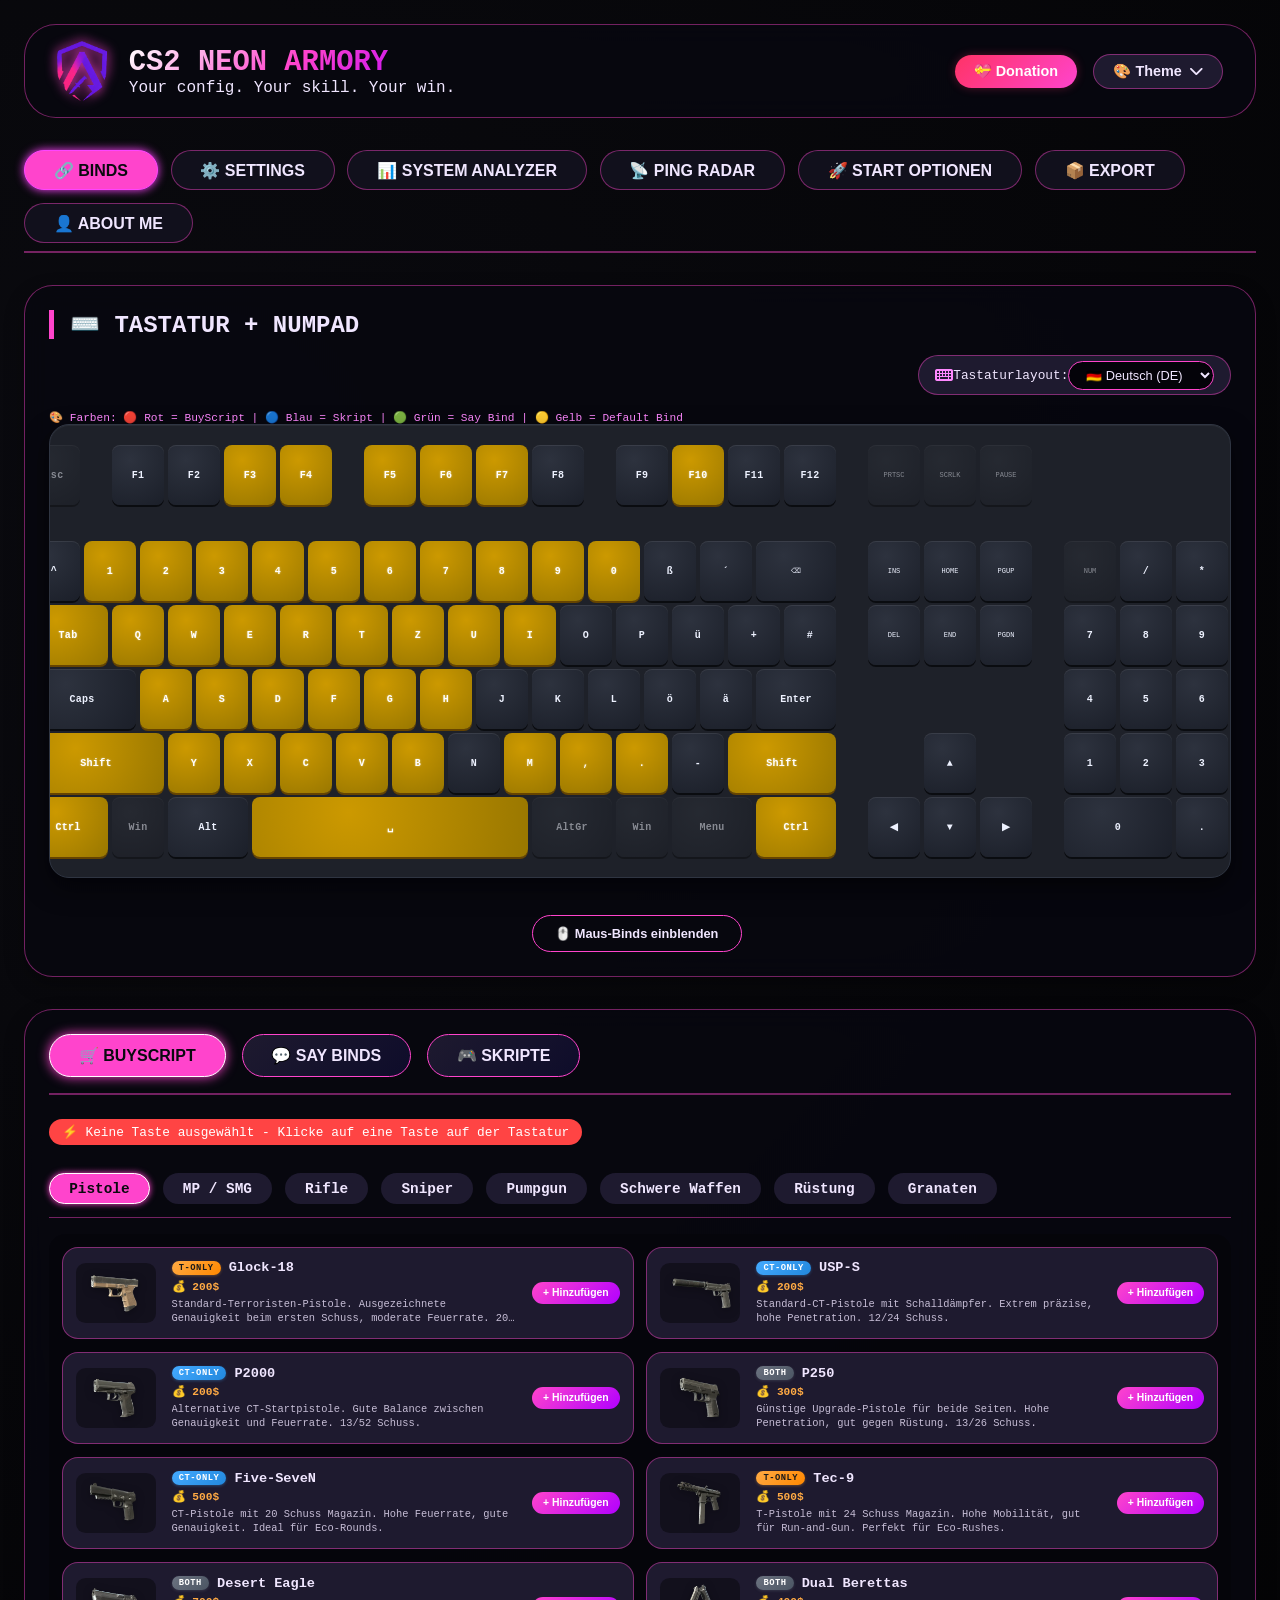
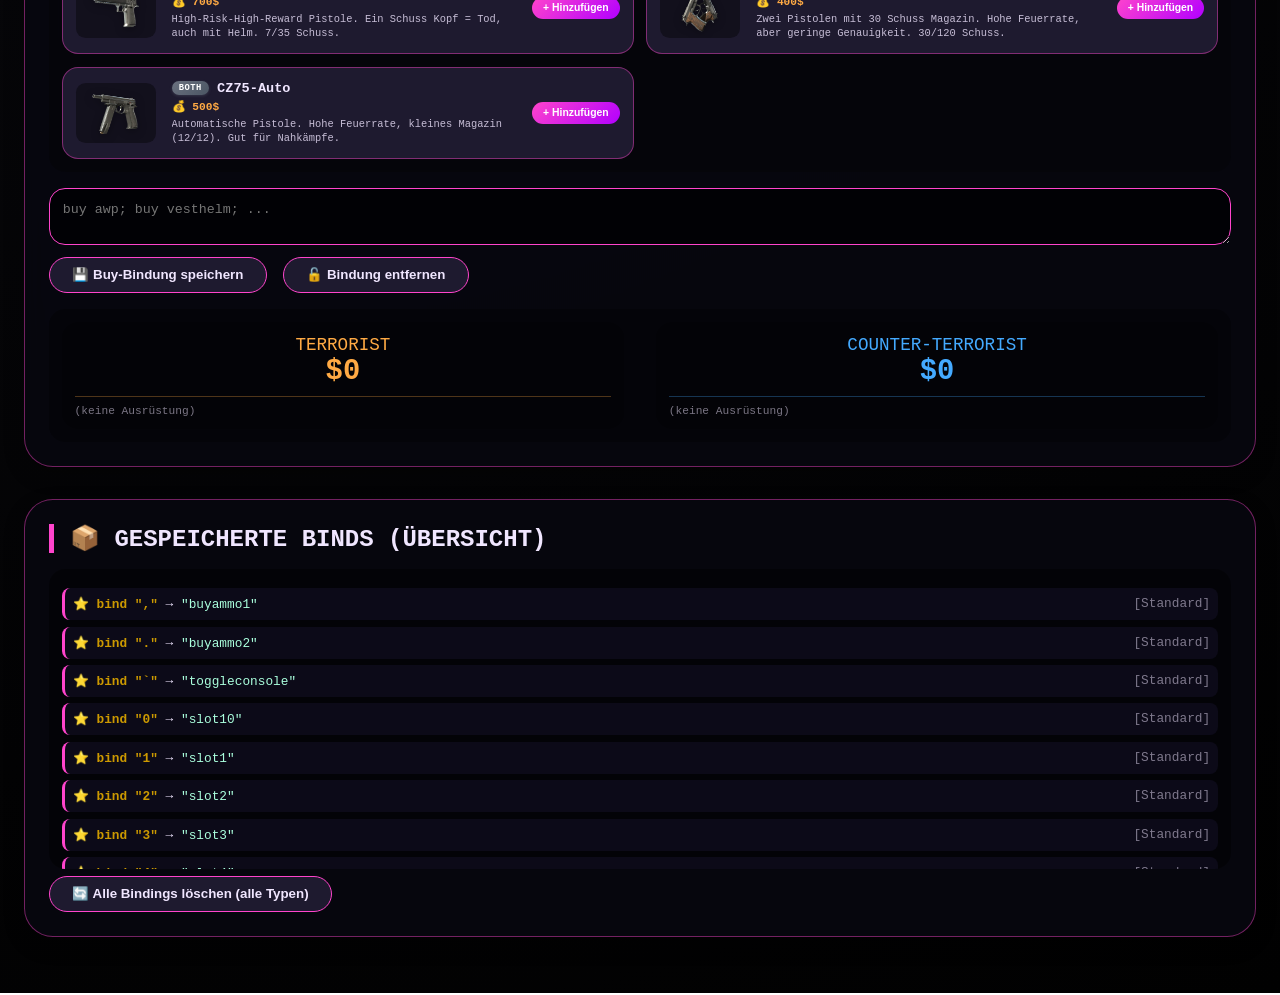
==== commit cdfa431f: "v1.0.2.0 Buyscript rework, keyboard bugfix" ====
--- a/index.html
+++ b/index.html
@@ -171,118 +171,61 @@
             </button>
           </div>
 
-<!-- BUY BIND CARD -->
+          <!-- BUY BIND CARD -->
 <div id="bindsBuyArea" class="bind-type-area active">
-  <div class="category-row" id="bindsCategoryList"></div>
-  <div class="items-grid" id="bindsItemsGrid"></div>
-  <textarea id="bindsBuyCommandInput" rows="2" placeholder="buy awp; buy vesthelm; ..."></textarea>
+  <!-- Status-Anzeige für ausgewählte Taste -->
+  <div id="selectedKeyStatus" style="background: #ff4444; color: white; padding: 0.3rem 0.8rem; border-radius: 1rem; margin-bottom: 0.8rem; display: inline-block; font-size: 0.8rem;">
+    ⚡ Keine Taste ausgewählt - Klicke auf eine Taste auf der Tastatur
+  </div>
+  <div class="category-row" id="categoryList"></div>
+  <div class="items-grid" id="itemsGrid"></div>
+  <textarea id="buyCommandInput" rows="2" placeholder="buy awp; buy vesthelm; ..."></textarea>
   
-  <!-- LIVE ERROR CONTAINER -->
-  <div id="liveErrorContainer" style="display: none;"></div>
+  <!-- Buttons -->
+  <button class="glow" id="saveBuyBtn">💾 Buy-Bindung speichern</button>
+  <button class="glow" id="unbindBuyBtn">🔓 Bindung entfernen</button>
   
-  <!-- PREIS-ANZEIGE FÜR T & CT -->
-  <div id="totalPriceDisplay" style="background: rgba(0,0,0,0.3); border-radius: 1rem; padding: 0.8rem; margin: 0.8rem 0; text-align: center;">
+  <!-- Preisanzeige UNTER dem Textfeld und Buttons -->
+  <div id="buyPriceDisplay" style="background: rgba(0,0,0,0.3); border-radius: 1rem; padding: 0.8rem; margin-top: 1rem; text-align: center;">
     <div style="display: flex; gap: 2rem; justify-content: center; flex-wrap: wrap;">
-      <div style="text-align: center; padding: 0.5rem 1rem; background: rgba(0,0,0,0.3); border-radius: 1rem; border-left: 3px solid #3399ff;">
-        <div style="font-size: 0.7rem; color: var(--accent-light);">🔵 CT-Side</div>
-        <div style="font-size: 1.5rem; font-weight: bold; color: #3399ff;">$0</div>
-        <div style="font-size: 0.6rem; margin-top: 0.2rem;">Keine Primär</div>
-      </div>
-      <div style="text-align: center; padding: 0.5rem 1rem; background: rgba(0,0,0,0.3); border-radius: 1rem; border-left: 3px solid #ffaa33;">
-        <div style="font-size: 0.7rem; color: var(--accent-light);">🟠 T-Side</div>
-        <div style="font-size: 1.5rem; font-weight: bold; color: #ffaa33;">$0</div>
-        <div style="font-size: 0.6rem; margin-top: 0.2rem;">Keine Primär</div>
-      </div>
-    </div>
-    <div style="display: flex; justify-content: center; gap: 1rem; margin-top: 0.5rem; font-size: 0.65rem;">
-      <span style="color: #3399ff;">🔫 CT-Pistole: Keine</span>
-      <span style="color: #ffaa33;">🔫 T-Pistole: Keine</span>
+      <div style="text-align: center; flex: 1; min-width: 200px; background: rgba(0,0,0,0.2); border-radius: 1rem; padding: 0.8rem;">
+        <span style="color: #ffaa44; font-size: 1.1rem;">TERRORIST</span><br>
+        <span style="font-size: 1.8rem; font-weight: bold; color: #ffaa44;">$0</span>
+        <div style="margin-top: 0.5rem; font-size: 0.7rem; text-align: left; border-top: 1px solid rgba(255,170,68,0.3); padding-top: 0.5rem;">
+          <span style="opacity: 0.5;">(keine Ausrüstung)</span>
+        </div>
+      </div>
+      <div style="text-align: center; flex: 1; min-width: 200px; background: rgba(0,0,0,0.2); border-radius: 1rem; padding: 0.8rem;">
+        <span style="color: #44aaff; font-size: 1.1rem;">COUNTER-TERRORIST</span><br>
+        <span style="font-size: 1.8rem; font-weight: bold; color: #44aaff;">$0</span>
+        <div style="margin-top: 0.5rem; font-size: 0.7rem; text-align: left; border-top: 1px solid rgba(68,170,255,0.3); padding-top: 0.5rem;">
+          <span style="opacity: 0.5;">(keine Ausrüstung)</span>
+        </div>
+      </div>
     </div>
   </div>
-  
-  <button class="glow" id="bindsSaveBuyBtn">💾 Buy-Bindung speichern</button>
-  <button class="glow" id="bindsUnbindBuyBtn">🔓 Bindung entfernen</button>
 </div>
 
 <!-- SAY BIND CARD -->
 <div id="bindsSayArea" class="bind-type-area">
-  <!-- Beschreibung mit drei Spalten nebeneinander -->
-  <div style="background: rgba(0,0,0,0.2); border-radius: 0.8rem; padding: 0.8rem; margin-bottom: 1rem;">
-    
-    <!-- Titel -->
-    <div style="display: flex; align-items: center; gap: 0.5rem; margin-bottom: 0.8rem; border-bottom: 1px solid rgba(255,255,255,0.1); padding-bottom: 0.5rem;">
-      <i class="fas fa-comment-dots" style="color: #44cc44;"></i>
-      <strong style="color: #44cc44;">💬 Was sind Say-Binds?</strong>
-      <span style="font-size: 0.7rem; color: var(--accent-light); margin-left: auto;">Mit Say-Binds kannst du vordefinierte Nachrichten oder Server-Befehle per Tastendruck senden.</span>
-    </div>
-    
-    <!-- DREI SPALTEN NEBENEINANDER -->
-    <div style="display: flex; flex-wrap: wrap; gap: 1rem;">
-      
-      <!-- Spalte 1: Competitive / Matchmaking -->
-      <div style="flex: 1; min-width: 180px; background: rgba(255,170,51,0.08); border-radius: 0.6rem; padding: 0.5rem;">
-        <div style="color: #ffaa33; font-weight: bold; margin-bottom: 0.4rem;">🎮 Competitive / Matchmaking</div>
-        <div style="font-size: 0.7rem; line-height: 1.6;">
-          • "Rush B", "Eco Round", "Full Buy"<br>
-          • "gg", "gl hf", "nice shot", "ns"<br>
-          • "A split", "B fake", "Default"
-        </div>
-      </div>
-      
-      <!-- Spalte 2: Surf / Bhop / KZ / Community Server -->
-      <div style="flex: 1; min-width: 180px; background: rgba(68,204,68,0.08); border-radius: 0.6rem; padding: 0.5rem;">
-        <div style="color: #44cc44; font-weight: bold; margin-bottom: 0.4rem;">🏄‍♂️ Surf / Bhop / KZ / Community Server</div>
-        <div style="font-size: 0.7rem; line-height: 1.6;">
-          • <code>!r</code> oder <code>/r</code> - Neustart / Respawn<br>
-          • <code>!cp</code> oder <code>/cp</code> - Checkpoint setzen<br>
-          • <code>!tp</code> oder <code>/tp</code> - Zum Checkpoint teleportieren<br>
-          • <code>!noclip</code> oder <code>/noclip</code> - Flugmodus (falls erlaubt)
-        </div>
-      </div>
-      
-      <!-- Spalte 3: Sonstige -->
-      <div style="flex: 1; min-width: 150px; background: rgba(255,102,102,0.08); border-radius: 0.6rem; padding: 0.5rem;">
-        <div style="color: #ff6666; font-weight: bold; margin-bottom: 0.4rem;">🎨 Sonstige</div>
-        <div style="font-size: 0.7rem; line-height: 1.6;">
-          • <code>!knife</code> oder <code>/knife</code> - Messer-Menü<br>
-          • <code>!glove</code> oder <code>/glove</code> - Handschuh-Menü
-        </div>
-      </div>
-    </div>
-    
-    <!-- Tipp und Unterschied (untere Leiste) -->
-    <div style="display: flex; flex-wrap: wrap; gap: 1rem; justify-content: space-between; margin-top: 0.8rem; padding-top: 0.5rem; border-top: 1px solid rgba(255,255,255,0.1); font-size: 0.65rem; color: var(--accent-light);">
-      <div><i class="fas fa-info-circle"></i> <strong>Tipp:</strong> Die meisten Community-Server verwenden <code>!</code> oder <code>/</code> für Befehle. Teste vorher, welches Prefix auf deinem Server funktioniert!<br></div>
-      <div><i class="fas fa-exchange-alt"></i> <strong>Unterschied:</strong> "say_team" = Nur Team sichtbar | "say" = Alle Spieler sehen es</div>
-    </div>
+  <div id="selectedKeyStatusSay" style="background: #ff4444; color: white; padding: 0.3rem 0.8rem; border-radius: 1rem; margin-bottom: 0.8rem; display: inline-block; font-size: 0.8rem;">
+    ⚡ Keine Taste ausgewählt - Klicke auf eine Taste auf der Tastatur
   </div>
-  
-  <!-- Say-Type Auswahl -->
   <div class="say-type-selector">
-    <label><input type="radio" name="bindsSayType" value="say_team" checked /> 💬 Team (say_team)</label>
-    <label><input type="radio" name="bindsSayType" value="say" /> 🌍 Alle (say)</label>
+    <label><input type="radio" name="bindsSayType" value="say_team" checked> 💬 Team (say_team)</label>
+    <label><input type="radio" name="bindsSayType" value="say"> 🌍 Alle (say)</label>
   </div>
-  
-  <!-- Input Feld -->
-  <input type="text" id="bindsSayCommandInput" placeholder="!r" />
-  
-  <!-- Kleine Hilfe -->
-  <div style="font-size: 0.65rem; color: var(--accent-light); margin: 0.3rem 0 0.5rem 0;">
-    💡 Beispiele: <code>!r</code> (Reset), <code>!cp</code> (Checkpoint), <code>!tp</code> (Teleport), <code>!top</code> (Bestenliste), <code>gl hf</code> (Chat)
-  </div>
-  
-  <!-- Buttons -->
+  <input type="text" id="bindsSayCommandInput" placeholder="Hallo zusammen!" />
   <button class="glow" id="bindsSaveSayBtn">💾 Say-Bindung speichern</button>
   <button class="glow" id="bindsUnbindSayBtn">🔓 Bindung entfernen</button>
 </div>
 
           <!-- SKRIPT CARD -->
           <div id="bindsScriptArea" class="bind-type-area">
-            <input
-              type="text"
-              id="bindsScriptNameInput"
-              placeholder="Skriptname"
-            />
+  <div id="selectedKeyStatusScript" style="background: #ff4444; color: white; padding: 0.3rem 0.8rem; border-radius: 1rem; margin-bottom: 0.8rem; display: inline-block; font-size: 0.8rem;">
+    ⚡ Keine Taste ausgewählt - Klicke auf eine Taste auf der Tastatur
+  </div>
+  <input type="text" id="bindsScriptNameInput" placeholder="Skriptname" />
             <textarea
               id="bindsScriptCommandsArea"
               rows="4"
@@ -1198,8 +1141,7 @@
               • System Analyzer<br>
               • Ping-Radar<br>
               • Startoptionen-Generator<br>
-              • Autoexec-Export<br>
-              • Buyscript Preise hinzufügen + Berechnung für den Gesamtpreis einer Taste<br>
+              • Autoexec-Export
             </div>
           </div>
           
@@ -1212,6 +1154,7 @@
               • Workshop-Favoriten verwalten<br>
               • Account-Erstellung (evtl. mit Steam)<br>
               • Utility-Workshop<br>
+              • Buyscript Preise hinzufügen + Berechnung für den Gesamtpreis einer Taste<br>
               • Mehrsprachigkeit (Englisch, Spanisch, etc.)<br>
               • Community-Features (z.B. Teilen von Skripten)<br>
                         
--- a/css/stylesheet.css
+++ b/css/stylesheet.css
@@ -1995,8 +1995,295 @@
   border-top: 1px solid var(--border-color);
   color: var(--accent-light);
 }
-@keyframes fadeOut {
-  0% { opacity: 1; transform: translateX(0); }
-  70% { opacity: 1; transform: translateX(0); }
-  100% { opacity: 0; transform: translateX(20px); }
+
+/* ======================== WAFFEN-ITEMS MIT BILDERN ======================== */
+
+#itemsGrid {
+  display: grid;
+  grid-template-columns: repeat(auto-fill, minmax(380px, 1fr));
+  gap: 0.8rem;
+  max-height: 550px;
+  overflow-y: auto;
+  padding: 0.8rem;
+  background: rgba(0, 0, 0, 0.2);
+  border-radius: 1rem;
+  margin-bottom: 1rem;
+}
+
+.weapon-item {
+  background: var(--btn-bg);
+  border-radius: 1rem;
+  border: 1px solid var(--border-color);
+  padding: 0.8rem;
+  cursor: pointer;
+  transition: all 0.2s ease;
+  display: flex;
+  align-items: center;
+  gap: 1rem;
+  position: relative;
+}
+
+.weapon-item:hover {
+  background: var(--accent);
+  transform: translateY(-2px);
+  border-color: var(--accent-glow);
+  box-shadow: 0 4px 12px rgba(0, 0, 0, 0.3);
+}
+
+.weapon-item:hover .weapon-name,
+.weapon-item:hover .weapon-price,
+.weapon-item:hover .weapon-description {
+  color: #0a0a0f;
+}
+
+.weapon-item:hover .side-badge {
+  filter: brightness(0.95);
+}
+
+/* Waffenbild */
+.weapon-image {
+  width: 80px;
+  height: 60px;
+  flex-shrink: 0;
+  background: rgba(0, 0, 0, 0.3);
+  border-radius: 0.6rem;
+  display: flex;
+  align-items: center;
+  justify-content: center;
+  overflow: hidden;
+  padding: 0.3rem;
+}
+
+.weapon-image img {
+  max-width: 100%;
+  max-height: 100%;
+  object-fit: contain;
+  filter: drop-shadow(0 2px 4px rgba(0, 0, 0, 0.3));
+  transition: transform 0.2s ease;
+}
+
+.weapon-item:hover .weapon-image img {
+  transform: scale(1.05);
+}
+
+/* Waffeninfo */
+.weapon-info {
+  flex: 1;
+  display: flex;
+  flex-direction: column;
+  gap: 0.3rem;
+  min-width: 0;
+}
+
+.weapon-header {
+  display: flex;
+  align-items: center;
+  gap: 0.5rem;
+  flex-wrap: wrap;
+}
+
+.weapon-name {
+  font-size: 0.85rem;
+  font-weight: 700;
+  color: var(--text-color);
+  font-family: monospace;
+}
+
+.weapon-price {
+  font-size: 0.7rem;
+  color: #ffaa44;
+  font-family: monospace;
+  font-weight: 600;
+}
+
+.weapon-description {
+  font-size: 0.65rem;
+  opacity: 0.8;
+  line-height: 1.3;
+  color: var(--text-color);
+  display: -webkit-box;
+  -webkit-line-clamp: 2;
+  -webkit-box-orient: vertical;
+  overflow: hidden;
+}
+
+/* Side-Badges */
+.side-badge {
+  display: inline-block;
+  padding: 0.15rem 0.45rem;
+  border-radius: 1rem;
+  font-size: 0.55rem;
+  font-weight: 800;
+  letter-spacing: 0.5px;
+  font-family: monospace;
+}
+
+.side-t {
+  background: linear-gradient(135deg, #ffaa44, #ff8800);
+  color: #1a1a1a;
+  box-shadow: 0 1px 3px rgba(255, 170, 68, 0.3);
+}
+
+.side-ct {
+  background: linear-gradient(135deg, #44aaff, #2288dd);
+  color: #ffffff;
+  box-shadow: 0 1px 3px rgba(68, 170, 255, 0.3);
+}
+
+.side-both {
+  background: linear-gradient(135deg, #6b7280, #4b5563);
+  color: #ffffff;
+  box-shadow: 0 1px 3px rgba(107, 114, 128, 0.3);
+}
+
+/* Flashbang Hint */
+.flash-hint {
+  font-size: 0.5rem;
+  color: #ffaa44;
+  margin-left: 0.25rem;
+  opacity: 0.8;
+}
+
+/* Action Button */
+.weapon-action-btn {
+  background: linear-gradient(135deg, var(--accent), var(--accent-dark));
+  border: none;
+  border-radius: 1.5rem;
+  padding: 0.35rem 0.7rem;
+  font-size: 0.65rem;
+  font-weight: bold;
+  color: white;
+  cursor: pointer;
+  transition: all 0.2s ease;
+  white-space: nowrap;
+  flex-shrink: 0;
+}
+
+.weapon-action-btn:hover {
+  transform: scale(1.02);
+  box-shadow: 0 0 8px var(--accent);
+}
+
+/* Ausgewählter Zustand */
+.weapon-item.selected {
+  background: linear-gradient(135deg, #22c55e, #16a34a);
+  border-color: #16a34a;
+}
+
+.weapon-item.selected .weapon-name,
+.weapon-item.selected .weapon-price,
+.weapon-item.selected .weapon-description {
+  color: #0a0a0f;
+}
+
+.weapon-item.selected .weapon-action-btn {
+  background: linear-gradient(135deg, #0a0a0f, #1a1a1a);
+  color: #22c55e;
+}
+
+.weapon-item.selected .weapon-action-btn:hover {
+  box-shadow: 0 0 8px #0a0a0f;
+}
+
+.weapon-item.selected .side-t {
+  background: linear-gradient(135deg, #ffffff, #ffeecc);
+  color: #ff8800;
+}
+
+.weapon-item.selected .side-ct {
+  background: linear-gradient(135deg, #ffffff, #cceeff);
+  color: #2288dd;
+}
+
+.weapon-item.selected .side-both {
+  background: linear-gradient(135deg, #ffffff, #e5e5e5);
+  color: #4b5563;
+}
+
+/* Scrollbar */
+#itemsGrid::-webkit-scrollbar {
+  width: 6px;
+}
+
+#itemsGrid::-webkit-scrollbar-track {
+  background: rgba(0, 0, 0, 0.2);
+  border-radius: 3px;
+}
+
+#itemsGrid::-webkit-scrollbar-thumb {
+  background: var(--accent);
+  border-radius: 3px;
+}
+
+#itemsGrid::-webkit-scrollbar-thumb:hover {
+  background: var(--accent-light);
+}
+
+/* Responsive Anpassungen */
+@media (max-width: 768px) {
+  #itemsGrid {
+    grid-template-columns: 1fr;
+  }
+  
+  .weapon-item {
+    flex-wrap: wrap;
+  }
+  
+  .weapon-image {
+    width: 60px;
+    height: 45px;
+  }
+  
+  .weapon-action-btn {
+    margin-top: 0.3rem;
+    width: 100%;
+  }
+}
+
+/* Waffenbild */
+.weapon-image {
+  width: 80px;
+  height: 60px;
+  flex-shrink: 0;
+  background: rgba(0, 0, 0, 0.4);
+  border-radius: 0.6rem;
+  display: flex;
+  align-items: center;
+  justify-content: center;
+  overflow: hidden;
+  padding: 0.3rem;
+}
+
+.weapon-image img {
+  max-width: 100%;
+  max-height: 100%;
+  object-fit: contain;
+  filter: drop-shadow(0 2px 4px rgba(0, 0, 0, 0.3));
+  transition: transform 0.2s ease;
+}
+
+/* Speziell für Equipment-Icons (kleiner machen) */
+.weapon-item[data-cmd*="vest"] .weapon-image img,
+.weapon-item[data-cmd*="defuser"] .weapon-image img,
+.weapon-item[data-cmd*="taser"] .weapon-image img {
+  transform: scale(0.8);
+}
+
+.weapon-item:hover .weapon-image img {
+  transform: scale(1.05);
+}
+
+.weapon-item[data-cmd*="vest"]:hover .weapon-image img,
+.weapon-item[data-cmd*="defuser"]:hover .weapon-image img,
+.weapon-item[data-cmd*="taser"]:hover .weapon-image img {
+  transform: scale(0.85);
+}
+
+/* Ausgewählte Taste hervorheben */
+.app__key--active,
+.key.active-key {
+  background: radial-gradient(circle at 35% 25%, var(--accent), var(--accent-dark));
+  box-shadow: 0 0 0 2px white, 0 0 0 4px var(--accent);
+  color: white;
+  transform: scale(1.02);
 }
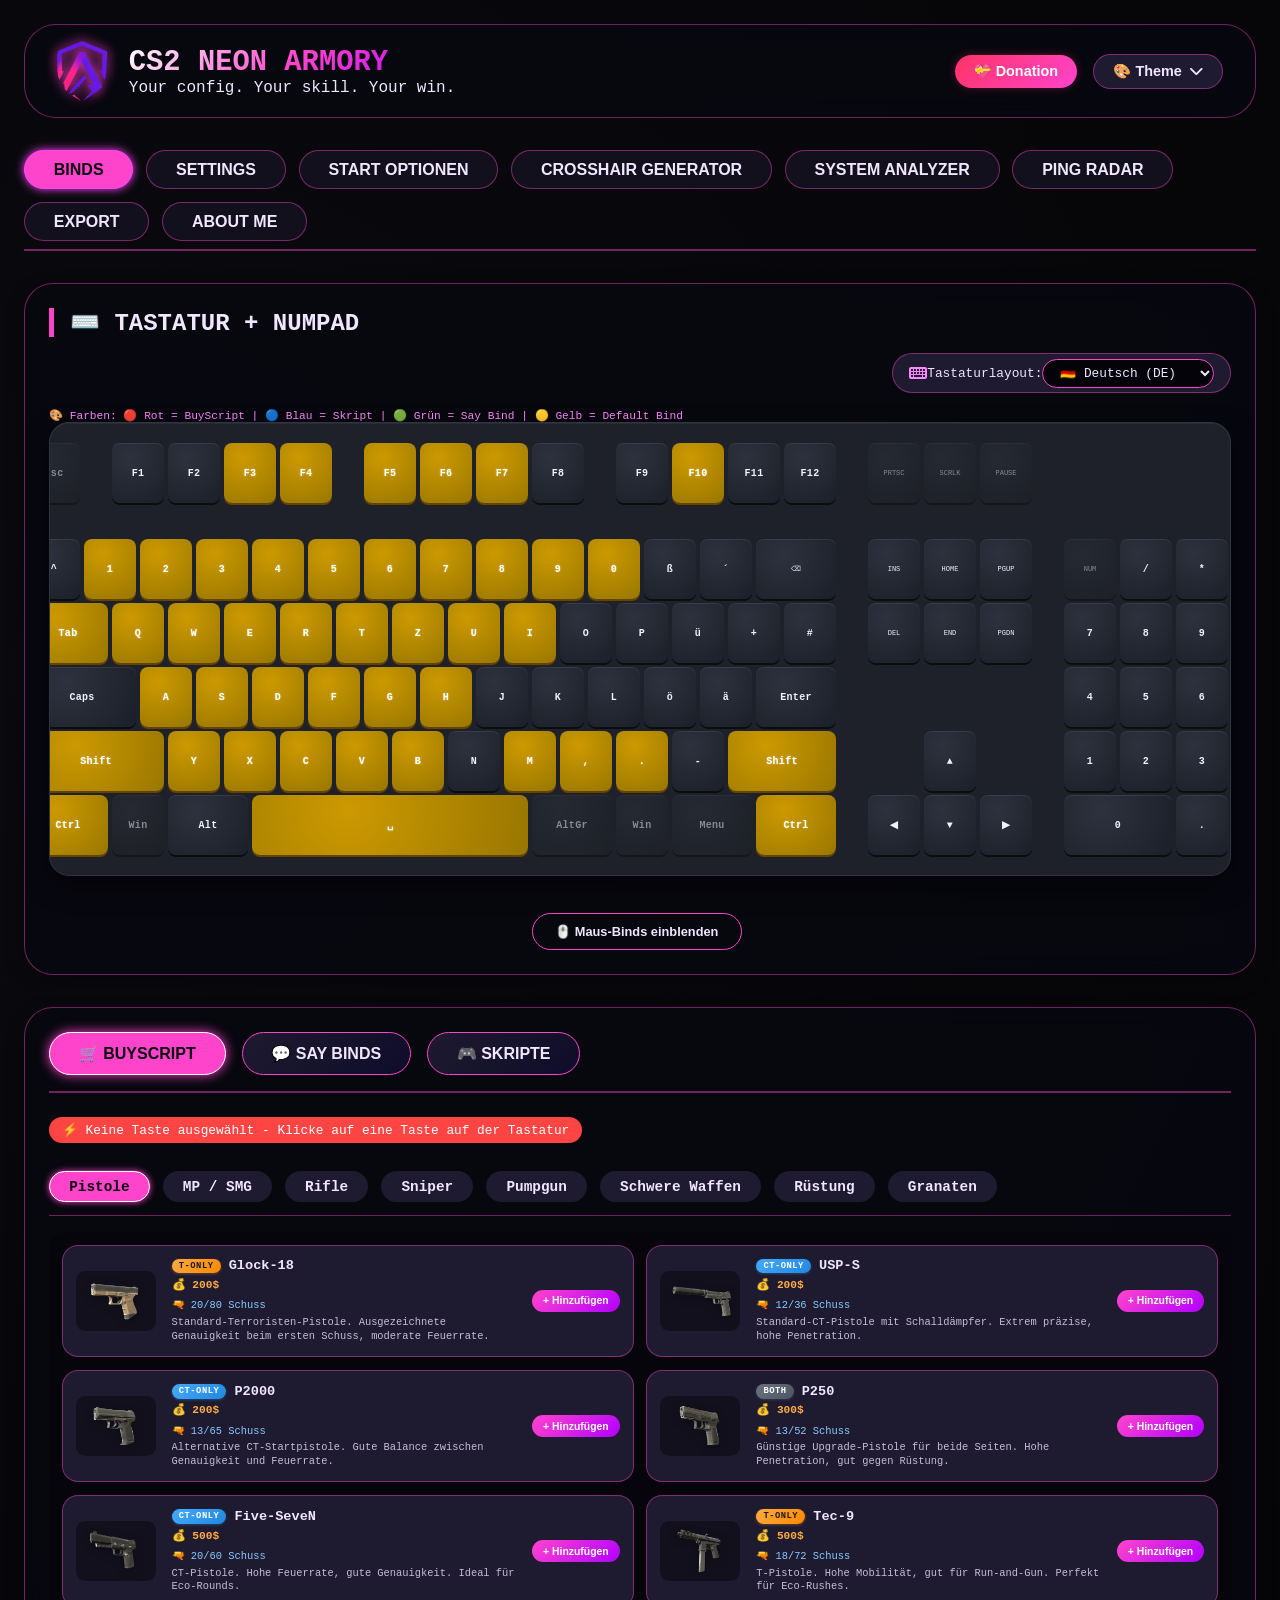
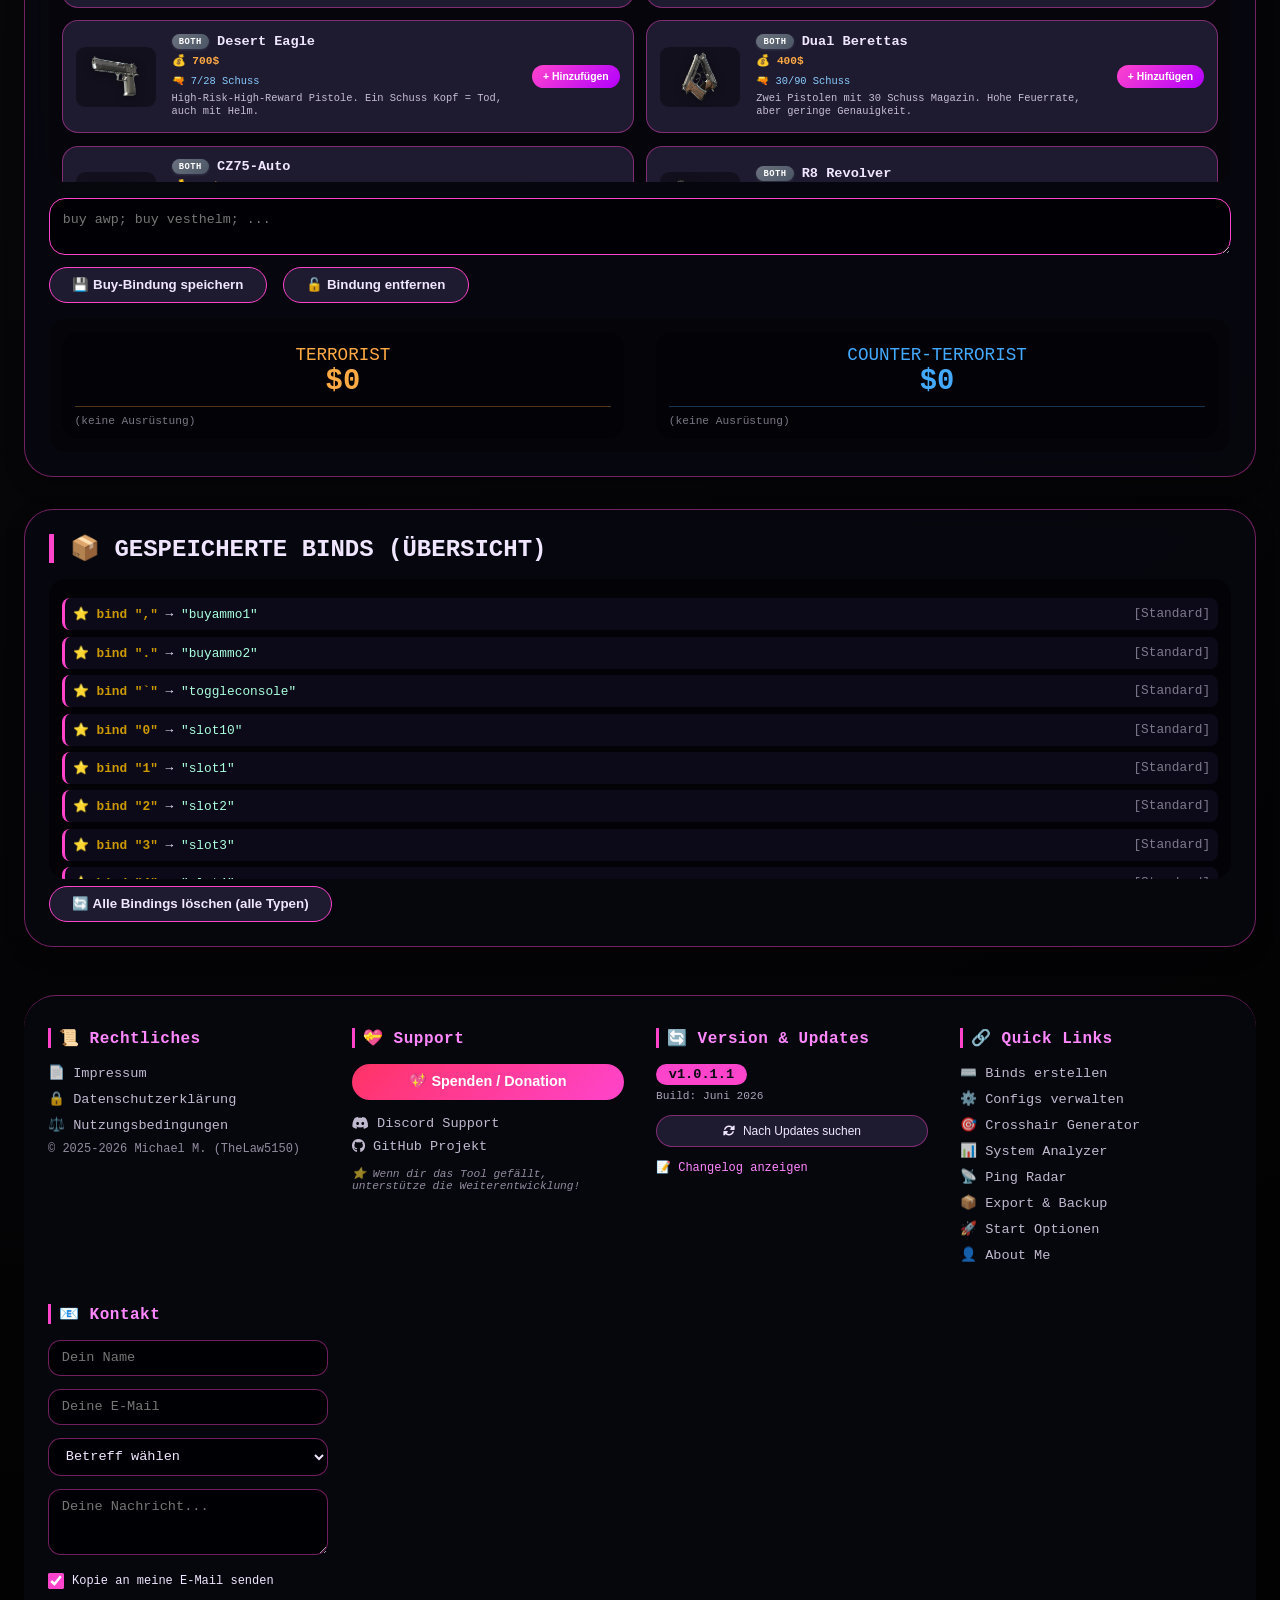
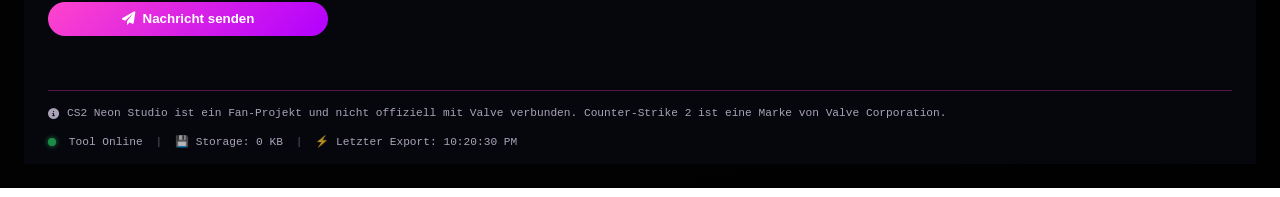
==== commit 494cb765: "v1.0.2.1 crosshair generator + footer hinzugefügt" ====
--- a/index.html
+++ b/index.html
@@ -12,6 +12,7 @@
       href="https://cdnjs.cloudflare.com/ajax/libs/font-awesome/6.0.0-beta3/css/all.min.css"
     />
     <link rel="stylesheet" href="css/stylesheet.css" />
+    <link rel="stylesheet" href="css/footer.css">
     <!-- Favicon -->
     <link rel="icon" type="image/png" href="img/favicon.png" />
   </head>
@@ -99,15 +100,14 @@
 </div>
 
       <div class="tabs">
-        <button class="tab-btn active" data-tab="bindsTab">🔗 BINDS</button>
-        <button class="tab-btn" data-tab="configTab">⚙️ SETTINGS</button>
-        <button class="tab-btn" data-tab="analyzerTab">
-          📊 SYSTEM ANALYZER
-        </button>
-        <button class="tab-btn" data-tab="pingTab">📡 PING RADAR</button>
-        <button class="tab-btn" data-tab="startTab">🚀 START OPTIONEN</button>
-        <button class="tab-btn" data-tab="exportTab">📦 EXPORT</button>
-        <button class="tab-btn" data-tab="aboutTab">👤 ABOUT ME</button>
+        <button class="tab-btn active" data-tab="bindsTab">BINDS</button>
+        <button class="tab-btn" data-tab="configTab">SETTINGS</button>
+        <button class="tab-btn" data-tab="startTab">START OPTIONEN</button>
+        <button class="tab-btn" data-tab="crosshairTab">CROSSHAIR GENERATOR</button>
+        <button class="tab-btn" data-tab="analyzerTab">SYSTEM ANALYZER</button>
+        <button class="tab-btn" data-tab="pingTab">PING RADAR</button>
+        <button class="tab-btn" data-tab="exportTab">EXPORT</button>
+        <button class="tab-btn" data-tab="aboutTab">ABOUT ME</button>
       </div>
 
 <!-- BINDS TAB -->
@@ -754,6 +754,28 @@
           <button class="glow" id="resetStartOptionsBtn">♻️ Standard</button>
         </div>
       </div>
+
+      <!-- CROSSHAIR GENERATOR TAB -->
+<div id="crosshairTab" class="tab-content">
+  <div class="card">
+    <h2>🎯 CROSSHAIR GENERATOR</h2>
+    <div class="info-hint">🎨 Gestalte dein perfektes Fadenkreuz – Live-Vorschau & fertige CS2-Befehle zum Kopieren</div>
+    
+    <div id="crosshairPreviewContainer">
+      <canvas id="crosshairCanvas" width="800" height="200" style="max-width:100%; height:auto; aspect-ratio:800/200; background: #05080e; border-radius: 16px;"></canvas>
+    </div>
+
+    <div id="crosshairControls">
+      <!-- Wird von JS befüllt -->
+    </div>
+
+    <div class="config-footer" style="margin-top: 1.5rem;">
+      <h3>📋 CS2 Konfigurations-Befehle</h3>
+      <textarea id="crosshairConfigText" rows="5" readonly></textarea>
+      <button id="copyCrosshairBtn" class="glow">📎 Befehle kopieren</button>
+    </div>
+  </div>
+</div>
 
             <!-- EXPORT TAB -->
       <div id="exportTab" class="tab-content">
@@ -1141,7 +1163,8 @@
               • System Analyzer<br>
               • Ping-Radar<br>
               • Startoptionen-Generator<br>
-              • Autoexec-Export
+              • Autoexec-Export<br>
+              • Buyscript Preise hinterlegt + Berechnung des Gesamtpreises pro Binding-Taste<br>
             </div>
           </div>
           
@@ -1154,7 +1177,6 @@
               • Workshop-Favoriten verwalten<br>
               • Account-Erstellung (evtl. mit Steam)<br>
               • Utility-Workshop<br>
-              • Buyscript Preise hinzufügen + Berechnung für den Gesamtpreis einer Taste<br>
               • Mehrsprachigkeit (Englisch, Spanisch, etc.)<br>
               • Community-Features (z.B. Teilen von Skripten)<br>
                         
@@ -1163,14 +1185,14 @@
         </div>
 
         <p style="margin-bottom: 0.8rem; line-height: 1.5">
-          Entwickelt wurde CS2 Neon Studio von Michael "TheLaw5150" M., einem leidenschaftlichen CS2-Spieler und Entwickler, der die Defizite bestehender Config-Tools selbst erlebt hat. Viele alte Programme wurden nicht mehr gepflegt, waren optisch veraltet oder unterstützten die neuen Mechaniken von CS2 (wie die geänderte Konsolenlogik oder das neue Kaufmenü) nur unzureichend.
+          Entwickelt wurde CS2 Neon Armory von Michael "TheLaw5150" M., einem leidenschaftlichen CS2-Spieler und Entwickler, der die Defizite bestehender Config-Tools selbst erlebt hat. Viele alte Programme wurden nicht mehr gepflegt, waren optisch veraltet oder unterstützten die neuen Mechaniken von CS2 (wie die geänderte Konsolenlogik oder das neue Kaufmenü) nur unzureichend.
         </p>
         <p style="margin-bottom: 0.8rem; line-height: 1.5">
-          Aus Frustration und dem Drang, etwas Besseres zu schaffen, entstand Neon Studio – mit dem Anspruch auf Benutzerfreundlichkeit, Stabilität und ein modernes Design. Das Projekt wird mit viel Herzblut weiterentwickelt, regelmäßig an CS2-Updates angepasst und richtet sich an Anfänger wie Profis, die ihre Spielerfahrung optimieren möchten, ohne sich in technischen Details zu verlieren.
+          Aus Frustration und dem Drang, etwas Besseres zu schaffen, entstand Neon Armory – mit dem Anspruch auf Benutzerfreundlichkeit, Stabilität und ein modernes Design. Das Projekt wird mit viel Herzblut weiterentwickelt, regelmäßig an CS2-Updates angepasst und richtet sich an Anfänger wie Profis, die ihre Spielerfahrung optimieren möchten, ohne sich in technischen Details zu verlieren.
         </p>
         
         <div style="background: var(--accent); border-radius: 0.8rem; padding: 0.6rem 1rem; margin: 1rem 0; color: #0a0a0f; font-size: 0.85rem;">
-          <strong>👉 Für wen ist CS2 Neon Studio geeignet?</strong><br>
+          <strong>👉 Für wen ist CS2 Neon Armory geeignet?</strong><br>
           • Casual-Spieler, die schnell ihre Lieblingswaffen auf Tasten legen wollen<br>
           • Ambitionierte Ranked-Spieler, die ihre Configs sauber organisieren<br>
           • Team-Captains und Trainer, die einheitliche Setups für mehrere Spieler bereitstellen<br>
@@ -1185,6 +1207,125 @@
       </div>
     </div>
 
+    <!-- ======================== FOOTER ======================== -->
+<footer class="app-footer">
+  <div class="footer-grid">
+    
+    <!-- Spalte 1: Rechtliches -->
+    <div class="footer-col">
+      <h4>📜 Rechtliches</h4>
+      <ul class="footer-links">
+        <li><a href="#" id="openImpressum">📄 Impressum</a></li>
+        <li><a href="#" id="openDatenschutz">🔒 Datenschutzerklärung</a></li>
+        <li><a href="#" id="openNutzungsbedingungen">⚖️ Nutzungsbedingungen</a></li>
+        <li><span class="copyright">© 2025-2026 Michael M. (TheLaw5150)</span></li>
+      </ul>
+    </div>
+    
+    <!-- Spalte 2: Support & Spenden -->
+    <div class="footer-col">
+      <h4>💝 Support</h4>
+      <button id="footerDonationBtn" class="footer-donation-btn">
+        💖 Spenden / Donation
+      </button>
+      <div class="support-links">
+        <a href="#" id="footerDiscordLink">
+          <i class="fab fa-discord"></i> Discord Support
+        </a>
+        <a href="#" id="footerGitHubLink">
+          <i class="fab fa-github"></i> GitHub Projekt
+        </a>
+      </div>
+      <div class="support-note">
+        ⭐ Wenn dir das Tool gefällt, unterstütze die Weiterentwicklung!
+      </div>
+    </div>
+    
+    <!-- Spalte 3: Version & Updates -->
+    <div class="footer-col">
+      <h4>🔄 Version & Updates</h4>
+      <div class="version-badge">v1.0.1.1</div>
+      <div class="build-date">Build: Juni 2026</div>
+      <button id="checkForUpdatesBtn" class="update-check-btn">
+        <i class="fas fa-sync-alt"></i> Nach Updates suchen
+      </button>
+      <a href="#" id="showChangelogLink" class="changelog-link">
+        📝 Changelog anzeigen
+      </a>
+    </div>
+    
+    <!-- Spalte 4: Quick Links (Navigation) -->
+    <div class="footer-col">
+      <h4>🔗 Quick Links</h4>
+      <ul class="footer-links">
+        <li><a href="#" onclick="scrollToTab('bindsTab')">⌨️ Binds erstellen</a></li>
+        <li><a href="#" onclick="scrollToTab('configTab')">⚙️ Configs verwalten</a></li>
+        <li><a href="#" onclick="scrollToTab('crosshairTab')">🎯 Crosshair Generator</a></li>
+        <li><a href="#" onclick="scrollToTab('analyzerTab')">📊 System Analyzer</a></li>
+        <li><a href="#" onclick="scrollToTab('pingTab')">📡 Ping Radar</a></li>
+        <li><a href="#" onclick="scrollToTab('exportTab')">📦 Export & Backup</a></li>
+        <li><a href="#" onclick="scrollToTab('startTab')">🚀 Start Optionen</a></li>
+        <li><a href="#" onclick="scrollToTab('aboutTab')">👤 About Me</a></li>
+      </ul>
+    </div>
+    
+    <!-- Spalte 5: KONTAKTFORMULAR -->
+    <div class="footer-col contact-col">
+      <h4>📧 Kontakt</h4>
+      <form id="footerContactForm" class="contact-form">
+        <div class="form-group">
+          <input type="text" id="contactName" placeholder="Dein Name" required>
+        </div>
+        <div class="form-group">
+          <input type="email" id="contactEmail" placeholder="Deine E-Mail" required>
+        </div>
+        <div class="form-group">
+          <select id="contactSubject" required>
+            <option value="" disabled selected>Betreff wählen</option>
+            <option value="bug">🐛 Bug melden</option>
+            <option value="feature">💡 Feature-Wunsch</option>
+            <option value="question">❓ Frage</option>
+            <option value="support">🆘 Support-Anfrage</option>
+            <option value="other">📝 Sonstiges</option>
+          </select>
+        </div>
+        <div class="form-group">
+          <textarea id="contactMessage" rows="3" placeholder="Deine Nachricht..." required></textarea>
+        </div>
+        <div class="form-group checkbox-group">
+          <label>
+            <input type="checkbox" id="contactCopyToSelf" checked>
+            <span>Kopie an meine E-Mail senden</span>
+          </label>
+        </div>
+        <button type="submit" class="contact-submit-btn">
+          <i class="fas fa-paper-plane"></i> Nachricht senden
+        </button>
+        <div id="contactFormStatus" class="contact-form-status"></div>
+      </form>
+    </div>
+    
+  </div>
+  
+  <!-- Footer Bottom Bar -->
+  <div class="footer-bottom">
+    <div class="disclaimer">
+      <i class="fas fa-info-circle"></i>
+      CS2 Neon Studio ist ein Fan-Projekt und nicht offiziell mit Valve verbunden.
+      Counter-Strike 2 ist eine Marke von Valve Corporation.
+    </div>
+    <div class="status-bar">
+      <span class="status-dot online"></span>
+      <span>Tool Online</span>
+      <span class="status-separator">|</span>
+      <span>💾 Storage: <span id="footerStorageUsed">0</span> KB</span>
+      <span class="status-separator">|</span>
+      <span>⚡ Letzter Export: <span id="lastExportTime">-</span></span>
+    </div>
+  </div>
+</footer>
+
+    <script src="js/footer.js"></script>
     <script src="js/data.js"></script>
     <script src="js/defaultbinds.js"></script>
     <script src="js/theme.js"></script>
@@ -1197,6 +1338,7 @@
     <script src="js/export.js"></script>
     <script src="js/analyzer.js"></script>
     <script src="js/pingtest.js"></script>
+    <script src="js/crosshair.js"></script>
     <script src="js/binds.js"></script>
     <script src="js/donation.js"></script>
     <script src="js/main.js"></script>
--- a/css/stylesheet.css
+++ b/css/stylesheet.css
@@ -2286,4 +2286,286 @@
   box-shadow: 0 0 0 2px white, 0 0 0 4px var(--accent);
   color: white;
   transform: scale(1.02);
+}
+
+/* ======================== CROSSHAIR GENERATOR STYLES ======================== */
+#crosshairPreviewContainer {
+  background: #0a0e17;
+  border-radius: 28px;
+  padding: 20px;
+  margin-bottom: 24px;
+  border: 1px solid var(--border-color);
+}
+
+#crosshairCanvas {
+  display: block;
+  margin: 0 auto;
+  cursor: crosshair;
+  box-shadow: 0 0 0 2px rgba(255, 255, 255, 0.08), 0 10px 20px -8px black;
+}
+
+.crosshair-panel {
+  background: var(--btn-bg);
+  border-radius: 1.2rem;
+  border: 1px solid var(--border-color);
+  overflow: hidden;
+  margin-bottom: 1rem;
+}
+
+.crosshair-panel-header {
+  background: rgba(0, 0, 0, 0.3);
+  padding: 0.8rem 1.2rem;
+  font-weight: bold;
+  border-bottom: 1px solid var(--border-color);
+  color: var(--accent-light);
+}
+
+.crosshair-panel-body {
+  padding: 1rem;
+}
+
+.crosshair-slider-group {
+  margin-bottom: 1rem;
+}
+
+.crosshair-slider-group label {
+  display: flex;
+  justify-content: space-between;
+  font-size: 0.8rem;
+  margin-bottom: 0.4rem;
+  color: var(--text-color);
+}
+
+.crosshair-value-badge {
+  background: rgba(0, 0, 0, 0.4);
+  padding: 0.15rem 0.6rem;
+  border-radius: 1rem;
+  font-family: monospace;
+  font-size: 0.75rem;
+  color: var(--accent-light);
+}
+
+/* Einheitliche Slider für ALLE */
+.crosshair-slider-group input[type="range"] {
+  width: 100%;
+  height: 4px;
+  -webkit-appearance: none;
+  background: rgba(255, 255, 255, 0.2);
+  border-radius: 10px;
+  outline: none;
+}
+
+.crosshair-slider-group input[type="range"]::-webkit-slider-thumb {
+  -webkit-appearance: none;
+  width: 16px;
+  height: 16px;
+  background: var(--accent);
+  border-radius: 50%;
+  cursor: pointer;
+  border: none;
+  box-shadow: 0 0 5px var(--accent-glow);
+  transition: 0.1s;
+}
+
+.crosshair-slider-group input[type="range"]::-webkit-slider-thumb:hover {
+  transform: scale(1.2);
+}
+
+/* Firefox Support */
+.crosshair-slider-group input[type="range"]::-moz-range-thumb {
+  width: 16px;
+  height: 16px;
+  background: var(--accent);
+  border-radius: 50%;
+  cursor: pointer;
+  border: none;
+}
+
+/* Farbe-Slider spezifisch (gleicher Stil wie alle anderen) */
+.crosshair-color-channel input[type="range"] {
+  width: 100%;
+  height: 4px;
+  -webkit-appearance: none;
+  background: rgba(255, 255, 255, 0.2);
+  border-radius: 10px;
+  outline: none;
+}
+
+.crosshair-color-channel input[type="range"]::-webkit-slider-thumb {
+  -webkit-appearance: none;
+  width: 16px;
+  height: 16px;
+  background: var(--accent);
+  border-radius: 50%;
+  cursor: pointer;
+  border: none;
+  box-shadow: 0 0 5px var(--accent-glow);
+}
+
+.crosshair-checkbox-row {
+  display: flex;
+  flex-wrap: wrap;
+  gap: 1rem;
+  margin-top: 0.5rem;
+}
+
+.crosshair-checkbox-item {
+  display: flex;
+  align-items: center;
+  gap: 0.5rem;
+  cursor: pointer;
+  background: rgba(0, 0, 0, 0.2);
+  padding: 0.3rem 0.8rem;
+  border-radius: 2rem;
+  font-size: 0.8rem;
+  transition: 0.1s;
+}
+
+.crosshair-checkbox-item:hover {
+  background: rgba(0, 0, 0, 0.4);
+}
+
+.crosshair-checkbox-item input {
+  accent-color: var(--accent);
+  cursor: pointer;
+}
+
+.crosshair-color-row {
+  display: flex;
+  gap: 1rem;
+  margin-top: 0.5rem;
+}
+
+.crosshair-color-channel {
+  flex: 1;
+}
+
+.crosshair-color-channel span {
+  font-size: 0.7rem;
+  opacity: 0.8;
+  display: block;
+  margin-bottom: 0.2rem;
+  text-align: center;
+}
+
+.crosshair-controls-grid {
+  display: grid;
+  grid-template-columns: repeat(auto-fit, minmax(300px, 1fr));
+  gap: 1rem;
+}
+
+/* Dropdown im Crosshair-Generator - einheitlicher Stil */
+.crosshair-panel select {
+  background: var(--input-bg);
+  border: 1px solid var(--border-color);
+  border-radius: 2rem;
+  padding: 0.5rem 1rem;
+  color: var(--text-color);
+  font-size: 0.85rem;
+  cursor: pointer;
+  width: 100%;
+  transition: 0.1s;
+}
+
+.crosshair-panel select:hover {
+  border-color: var(--accent);
+  background: var(--accent-dark);
+}
+
+.crosshair-panel select:focus {
+  outline: none;
+  border-color: var(--accent);
+  box-shadow: 0 0 5px var(--accent-glow);
+}
+
+/* Dropdown Optionen */
+.crosshair-panel select option {
+  background: var(--btn-bg);
+  color: var(--text-color);
+}
+
+.crosshair-info-note {
+  font-size: 0.7rem;
+  background: rgba(0, 0, 0, 0.2);
+  border-radius: 2rem;
+  padding: 0.4rem 0.8rem;
+  margin-top: 0.5rem;
+  text-align: center;
+  color: var(--accent-light);
+}
+
+#crosshairConfigText {
+  background: #03060c;
+  color: #c6ffb0;
+  font-family: 'Fira Code', monospace;
+  font-size: 12px;
+  border-color: var(--accent);
+}
+
+#copyCrosshairBtn {
+  margin-top: 0.5rem;
+}
+
+/* Status-Anzeige */
+#crosshairExportStatus {
+  transition: all 0.2s ease;
+}
+
+/* Buttons im Crosshair-Generator */
+#applyCrosshairBtn, #removeCrosshairBtn {
+  transition: all 0.2s ease;
+}
+
+#applyCrosshairBtn:hover, #removeCrosshairBtn:hover {
+  transform: translateY(-2px);
+  filter: brightness(1.05);
+}
+
+/* Dropdown für Tastaturlayout - einheitlicher Stil */
+#keyboardLayoutSelect {
+  background: var(--input-bg);
+  border: 1px solid var(--accent);
+  border-radius: 2rem;
+  padding: 0.3rem 0.8rem;
+  color: var(--text-color);
+  font-size: 0.8rem;
+  cursor: pointer;
+  transition: all 0.2s ease;
+  font-family: inherit;
+}
+
+#keyboardLayoutSelect:hover {
+  background: var(--accent-dark);
+  border-color: var(--accent-light);
+}
+
+#keyboardLayoutSelect:focus {
+  outline: none;
+  border-color: var(--accent);
+  box-shadow: 0 0 5px var(--accent-glow);
+}
+
+/* Optionen im Dropdown */
+#keyboardLayoutSelect option {
+  background: var(--btn-bg);
+  color: var(--text-color);
+}
+
+/* ======================== WAFFEN AMMO INFO ======================== */
+.weapon-ammo {
+  font-size: 0.65rem;
+  color: #88ccff;
+  font-family: monospace;
+  margin-top: 0.15rem;
+  display: flex;
+  align-items: center;
+  gap: 0.3rem;
+}
+
+.weapon-item:hover .weapon-ammo {
+  color: #0a0a0f;
+}
+
+.weapon-item.selected .weapon-ammo {
+  color: #0a0a0f;
 }
--- a/css/footer.css
+++ b/css/footer.css
@@ -0,0 +1,498 @@
+/* ======================== FOOTER STYLES ======================== */
+/* CS2 Neon Studio - Footer Komponente */
+/* Version: 1.0.1.1 | Datum: Juni 2026 */
+
+.app-footer {
+  margin-top: 3rem;
+  padding: 2rem 1.5rem 1rem;
+  background: var(--card-bg);
+  backdrop-filter: blur(12px);
+  border-top: 1px solid var(--border-color);
+  border-radius: 2rem 2rem 0 0;
+  transition: all 0.3s ease;
+}
+
+.footer-grid {
+  display: grid;
+  grid-template-columns: repeat(auto-fit, minmax(250px, 1fr));
+  gap: 2rem;
+  max-width: 1600px;
+  margin: 0 auto;
+}
+
+/* ======================== FOOTER SPALTEN ======================== */
+.footer-col {
+  animation: footerFadeIn 0.5s ease;
+}
+
+@keyframes footerFadeIn {
+  from {
+    opacity: 0;
+    transform: translateY(10px);
+  }
+  to {
+    opacity: 1;
+    transform: translateY(0);
+  }
+}
+
+.footer-col h4 {
+  color: var(--accent-light);
+  margin-bottom: 1rem;
+  font-size: 1rem;
+  border-left: 3px solid var(--accent);
+  padding-left: 0.5rem;
+  letter-spacing: 0.5px;
+}
+
+/* ======================== LINKS ======================== */
+.footer-links {
+  list-style: none;
+  padding: 0;
+  margin: 0;
+}
+
+.footer-links li {
+  margin-bottom: 0.5rem;
+}
+
+.footer-links a {
+  color: var(--text-color);
+  text-decoration: none;
+  font-size: 0.85rem;
+  opacity: 0.8;
+  transition: all 0.2s ease;
+  display: inline-block;
+}
+
+.footer-links a:hover {
+  opacity: 1;
+  color: var(--accent);
+  transform: translateX(3px);
+}
+
+.copyright {
+  font-size: 0.75rem;
+  opacity: 0.6;
+  display: block;
+  margin-top: 0.5rem;
+}
+
+/* ======================== SUPPORT BEREICH ======================== */
+.footer-donation-btn {
+  background: linear-gradient(135deg, #ff3366, #ff44cc);
+  border: none;
+  border-radius: 2rem;
+  padding: 0.6rem 1.2rem;
+  color: white;
+  cursor: pointer;
+  font-weight: bold;
+  margin-bottom: 1rem;
+  transition: all 0.2s ease;
+  width: 100%;
+  font-size: 0.9rem;
+}
+
+.footer-donation-btn:hover {
+  transform: scale(1.02);
+  box-shadow: 0 0 12px rgba(255, 51, 102, 0.5);
+}
+
+.support-links {
+  display: flex;
+  flex-direction: column;
+  gap: 0.5rem;
+  margin-bottom: 0.8rem;
+}
+
+.support-links a {
+  color: var(--text-color);
+  text-decoration: none;
+  font-size: 0.85rem;
+  display: inline-flex;
+  align-items: center;
+  gap: 0.5rem;
+  opacity: 0.8;
+  transition: all 0.2s ease;
+}
+
+.support-links a:hover {
+  opacity: 1;
+  color: var(--accent);
+  transform: translateX(3px);
+}
+
+.support-note {
+  font-size: 0.7rem;
+  opacity: 0.6;
+  font-style: italic;
+  margin-top: 0.5rem;
+}
+
+/* ======================== VERSION BEREICH ======================== */
+.version-badge {
+  display: inline-block;
+  background: var(--accent);
+  color: #0a0a0f;
+  padding: 0.2rem 0.8rem;
+  border-radius: 1rem;
+  font-size: 0.85rem;
+  font-weight: bold;
+  margin-bottom: 0.3rem;
+}
+
+.build-date {
+  font-size: 0.7rem;
+  opacity: 0.7;
+  display: block;
+  margin-bottom: 0.8rem;
+}
+
+.update-check-btn {
+  background: var(--btn-bg);
+  border: 1px solid var(--border-color);
+  border-radius: 2rem;
+  padding: 0.5rem 0.8rem;
+  font-size: 0.75rem;
+  cursor: pointer;
+  color: var(--text-color);
+  transition: all 0.2s ease;
+  margin-bottom: 0.5rem;
+  width: 100%;
+  display: flex;
+  align-items: center;
+  justify-content: center;
+  gap: 0.5rem;
+}
+
+.update-check-btn:hover {
+  background: var(--accent);
+  color: #0a0a0f;
+  border-color: var(--accent);
+}
+
+.update-check-btn:disabled {
+  opacity: 0.5;
+  cursor: not-allowed;
+}
+
+.changelog-link {
+  font-size: 0.75rem;
+  color: var(--accent-light);
+  text-decoration: none;
+  cursor: pointer;
+  display: inline-block;
+  margin-top: 0.3rem;
+  transition: all 0.2s ease;
+}
+
+.changelog-link:hover {
+  text-decoration: underline;
+  color: var(--accent);
+}
+
+/* ======================== KONTAKTFORMULAR ======================== */
+.contact-col {
+  min-width: 280px;
+}
+
+.contact-form {
+  display: flex;
+  flex-direction: column;
+  gap: 0.8rem;
+}
+
+.form-group {
+  width: 100%;
+}
+
+.form-group input,
+.form-group select,
+.form-group textarea {
+  width: 100%;
+  padding: 0.6rem 0.8rem;
+  background: var(--input-bg);
+  border: 1px solid var(--border-color);
+  border-radius: 0.8rem;
+  color: var(--text-color);
+  font-size: 0.85rem;
+  font-family: inherit;
+  transition: all 0.2s ease;
+  box-sizing: border-box;
+}
+
+.form-group input:focus,
+.form-group select:focus,
+.form-group textarea:focus {
+  outline: none;
+  border-color: var(--accent);
+  box-shadow: 0 0 5px var(--accent-glow);
+}
+
+.form-group textarea {
+  resize: vertical;
+  font-family: inherit;
+}
+
+.checkbox-group {
+  display: flex;
+  align-items: center;
+}
+
+.checkbox-group label {
+  display: flex;
+  align-items: center;
+  gap: 0.5rem;
+  cursor: pointer;
+  font-size: 0.75rem;
+}
+
+.checkbox-group input[type="checkbox"] {
+  width: 16px;
+  height: 16px;
+  accent-color: var(--accent);
+  cursor: pointer;
+}
+
+.contact-submit-btn {
+  background: linear-gradient(135deg, var(--accent), var(--accent-dark));
+  border: none;
+  border-radius: 2rem;
+  padding: 0.6rem 1rem;
+  color: white;
+  font-weight: bold;
+  cursor: pointer;
+  transition: all 0.2s ease;
+  display: flex;
+  align-items: center;
+  justify-content: center;
+  gap: 0.5rem;
+  width: 100%;
+}
+
+.contact-submit-btn:hover {
+  transform: translateY(-2px);
+  box-shadow: 0 4px 12px rgba(0, 0, 0, 0.3);
+  filter: brightness(1.05);
+}
+
+.contact-form-status {
+  font-size: 0.7rem;
+  padding: 0.3rem;
+  border-radius: 0.5rem;
+  text-align: center;
+  transition: all 0.2s ease;
+}
+
+.contact-form-status.success {
+  background: rgba(34, 197, 94, 0.2);
+  color: #4ade80;
+}
+
+.contact-form-status.error {
+  background: rgba(239, 68, 68, 0.2);
+  color: #f87171;
+}
+
+/* ======================== FOOTER BOTTOM ======================== */
+.footer-bottom {
+  margin-top: 2rem;
+  padding-top: 1rem;
+  border-top: 1px solid var(--border-color);
+  display: flex;
+  flex-wrap: wrap;
+  justify-content: space-between;
+  align-items: center;
+  gap: 1rem;
+  font-size: 0.7rem;
+  opacity: 0.7;
+}
+
+.disclaimer {
+  text-align: left;
+  display: flex;
+  align-items: center;
+  gap: 0.5rem;
+  flex-wrap: wrap;
+}
+
+.status-bar {
+  display: flex;
+  align-items: center;
+  gap: 0.8rem;
+  flex-wrap: wrap;
+}
+
+.status-dot {
+  width: 8px;
+  height: 8px;
+  border-radius: 50%;
+  display: inline-block;
+}
+
+.status-dot.online {
+  background: #22c55e;
+  box-shadow: 0 0 5px #22c55e;
+}
+
+.status-dot.warning {
+  background: #f59e0b;
+  box-shadow: 0 0 5px #f59e0b;
+}
+
+.status-separator {
+  opacity: 0.5;
+}
+
+/* ======================== MODAL STYLES ======================== */
+.footer-modal {
+  display: none;
+  position: fixed;
+  top: 0;
+  left: 0;
+  width: 100%;
+  height: 100%;
+  background: rgba(0, 0, 0, 0.85);
+  backdrop-filter: blur(8px);
+  z-index: 10000;
+  align-items: center;
+  justify-content: center;
+}
+
+.footer-modal.show {
+  display: flex;
+  animation: fadeIn 0.2s ease;
+}
+
+.footer-modal-content {
+  background: var(--card-bg);
+  border: 1px solid var(--border-color);
+  border-radius: 1.8rem;
+  max-width: 90%;
+  max-height: 85vh;
+  overflow: auto;
+  box-shadow: 0 20px 35px rgba(0, 0, 0, 0.5);
+  animation: modalSlideIn 0.3s ease;
+}
+
+.footer-modal-header {
+  display: flex;
+  justify-content: space-between;
+  align-items: center;
+  padding: 1rem 1.5rem;
+  border-bottom: 1px solid var(--border-color);
+  background: rgba(0, 0, 0, 0.3);
+  border-radius: 1.8rem 1.8rem 0 0;
+  position: sticky;
+  top: 0;
+  backdrop-filter: blur(4px);
+}
+
+.footer-modal-title {
+  font-size: 1.2rem;
+  font-weight: bold;
+  color: var(--accent-light);
+}
+
+.footer-modal-close {
+  font-size: 1.8rem;
+  cursor: pointer;
+  transition: all 0.2s ease;
+  line-height: 1;
+  width: 32px;
+  height: 32px;
+  display: flex;
+  align-items: center;
+  justify-content: center;
+  border-radius: 50%;
+}
+
+.footer-modal-close:hover {
+  background: rgba(255, 255, 255, 0.1);
+  color: var(--accent);
+}
+
+.footer-modal-body {
+  padding: 1.5rem;
+  line-height: 1.5;
+}
+
+.footer-modal-body h4 {
+  color: var(--accent-light);
+  margin: 1rem 0 0.5rem 0;
+}
+
+.footer-modal-body ul {
+  margin-left: 1.5rem;
+  padding-left: 0;
+}
+
+.footer-modal-body li {
+  margin-bottom: 0.3rem;
+}
+
+/* ======================== ANIMATIONEN ======================== */
+@keyframes modalSlideIn {
+  from {
+    opacity: 0;
+    transform: translateY(-30px);
+  }
+  to {
+    opacity: 1;
+    transform: translateY(0);
+  }
+}
+
+@keyframes fadeIn {
+  from {
+    opacity: 0;
+  }
+  to {
+    opacity: 1;
+  }
+}
+
+/* ======================== RESPONSIVE ======================== */
+@media (max-width: 768px) {
+  .app-footer {
+    padding: 1.5rem 1rem 0.8rem;
+  }
+  
+  .footer-grid {
+    grid-template-columns: 1fr;
+    gap: 1.5rem;
+  }
+  
+  .footer-bottom {
+    flex-direction: column;
+    text-align: center;
+  }
+  
+  .disclaimer {
+    text-align: center;
+    justify-content: center;
+  }
+  
+  .status-bar {
+    justify-content: center;
+  }
+  
+  .contact-col {
+    min-width: auto;
+  }
+}
+
+@media (max-width: 480px) {
+  .footer-modal-body {
+    padding: 1rem;
+    font-size: 0.85rem;
+  }
+  
+  .footer-modal-header {
+    padding: 0.8rem 1rem;
+  }
+  
+  .footer-modal-title {
+    font-size: 1rem;
+  }
+}
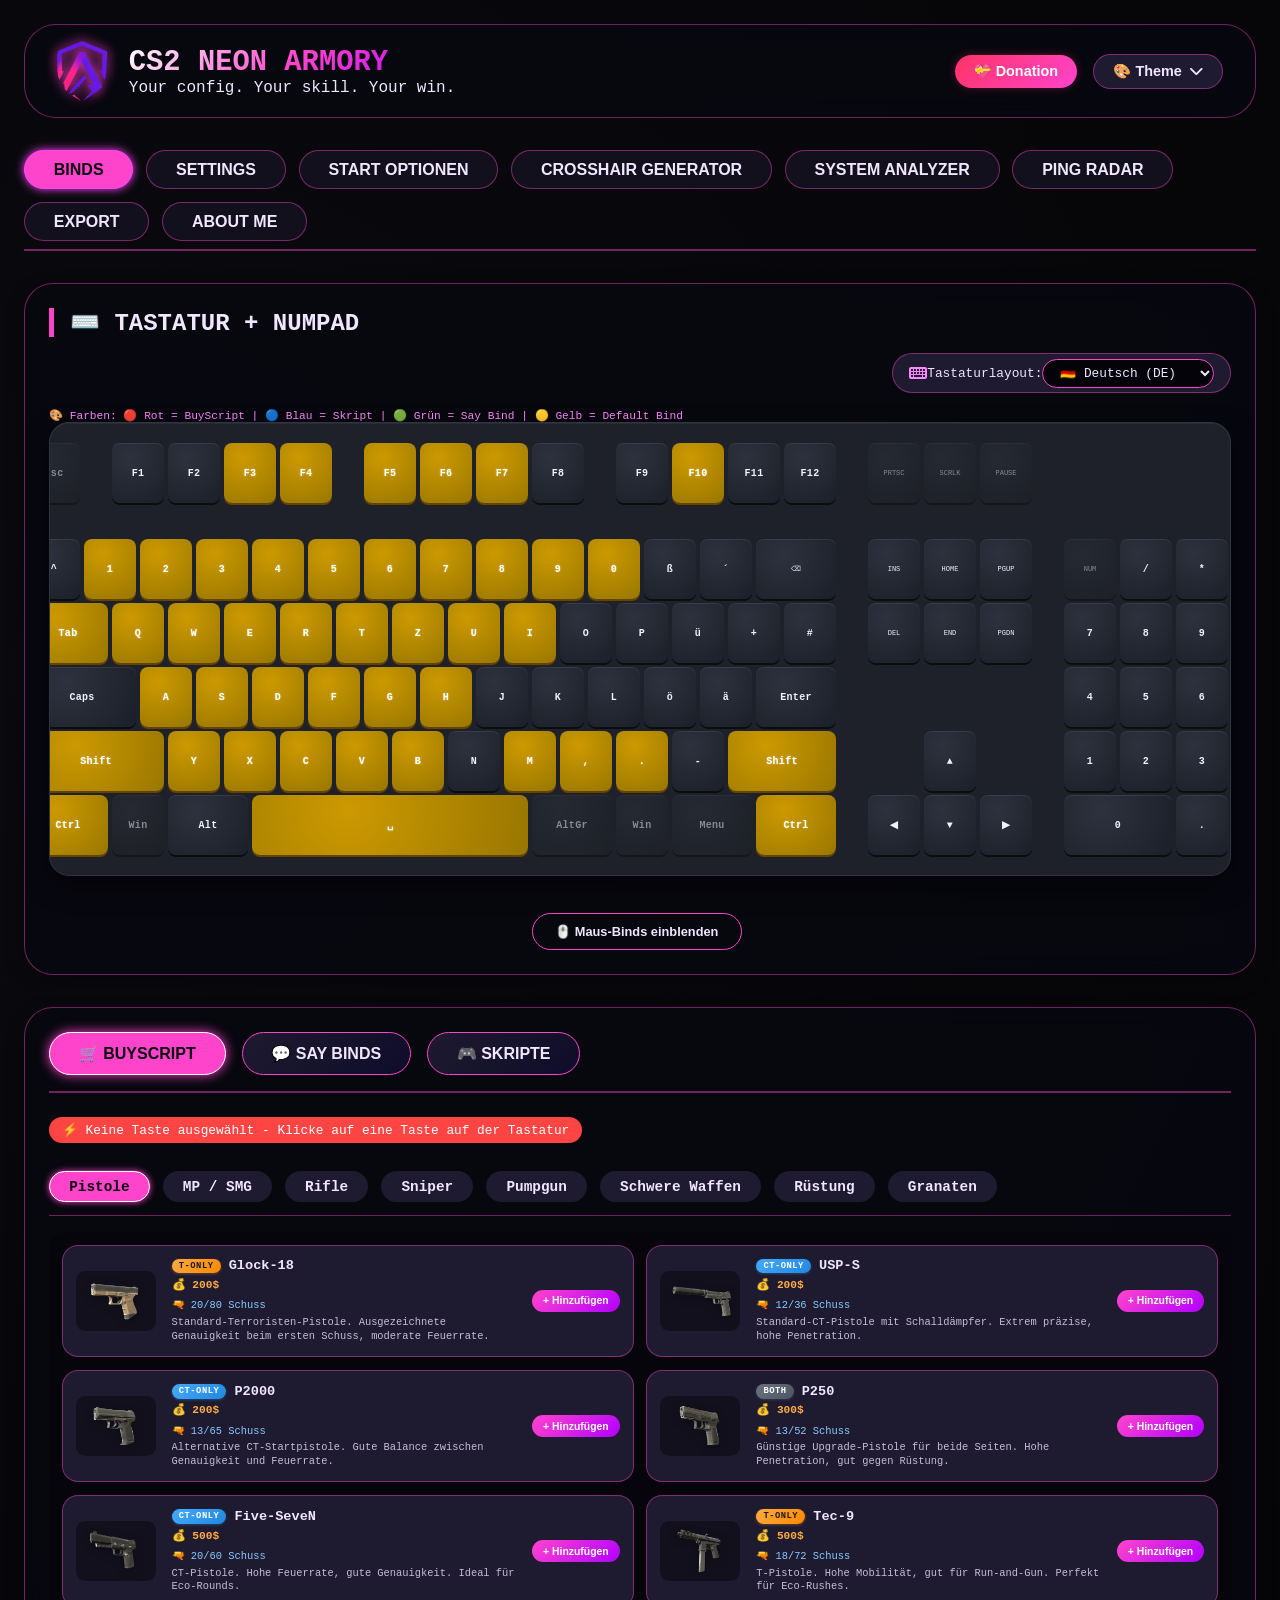
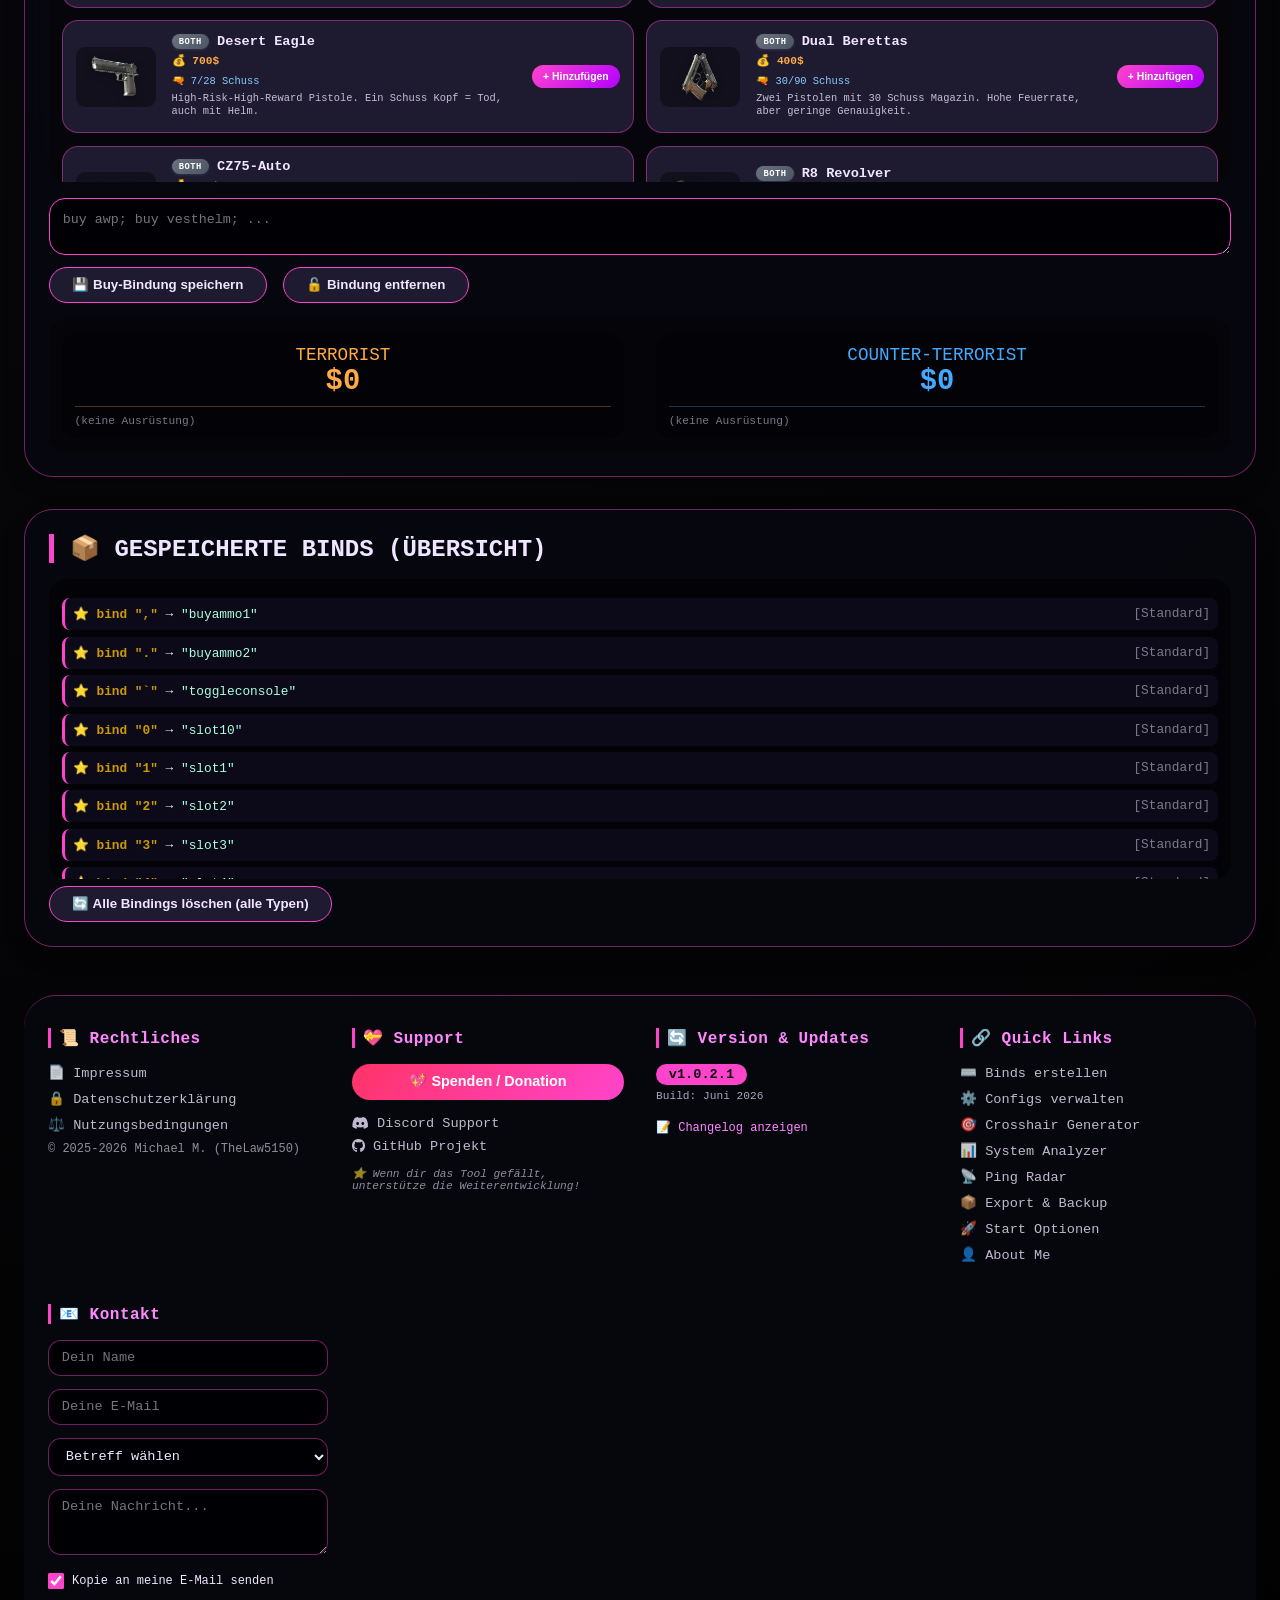
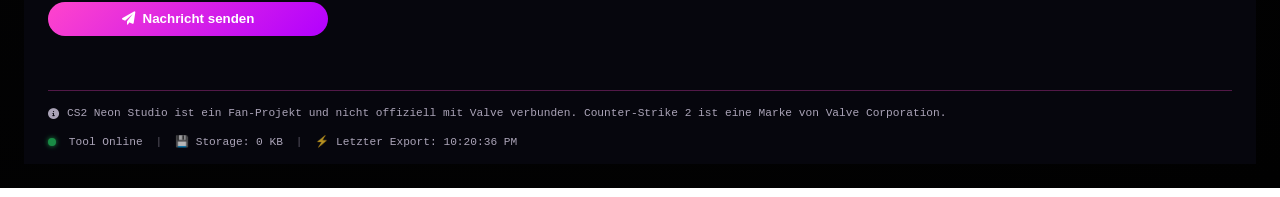
==== commit 8e5fc2d4: "v1.0.2.1 minifix" ====
--- a/index.html
+++ b/index.html
@@ -1244,11 +1244,8 @@
     <!-- Spalte 3: Version & Updates -->
     <div class="footer-col">
       <h4>🔄 Version & Updates</h4>
-      <div class="version-badge">v1.0.1.1</div>
+      <div class="version-badge">v1.0.2.1</div>
       <div class="build-date">Build: Juni 2026</div>
-      <button id="checkForUpdatesBtn" class="update-check-btn">
-        <i class="fas fa-sync-alt"></i> Nach Updates suchen
-      </button>
       <a href="#" id="showChangelogLink" class="changelog-link">
         📝 Changelog anzeigen
       </a>
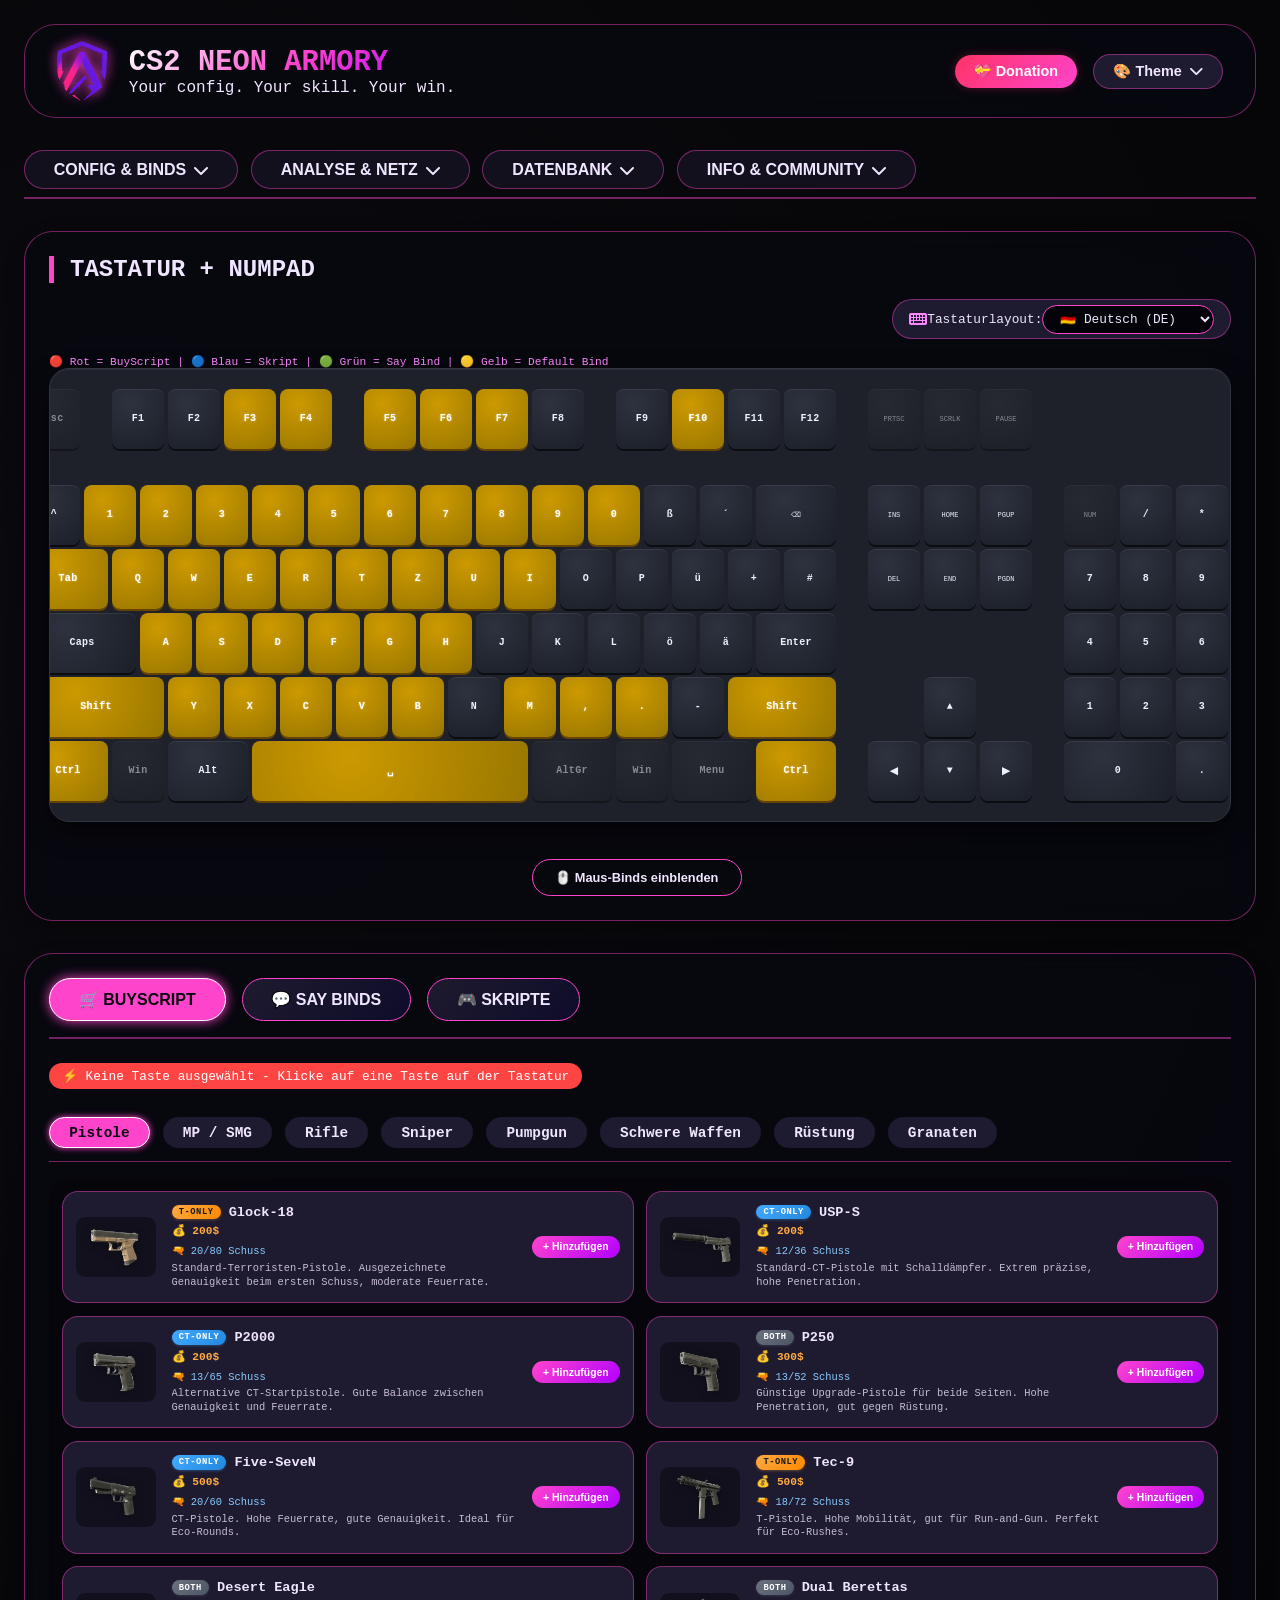
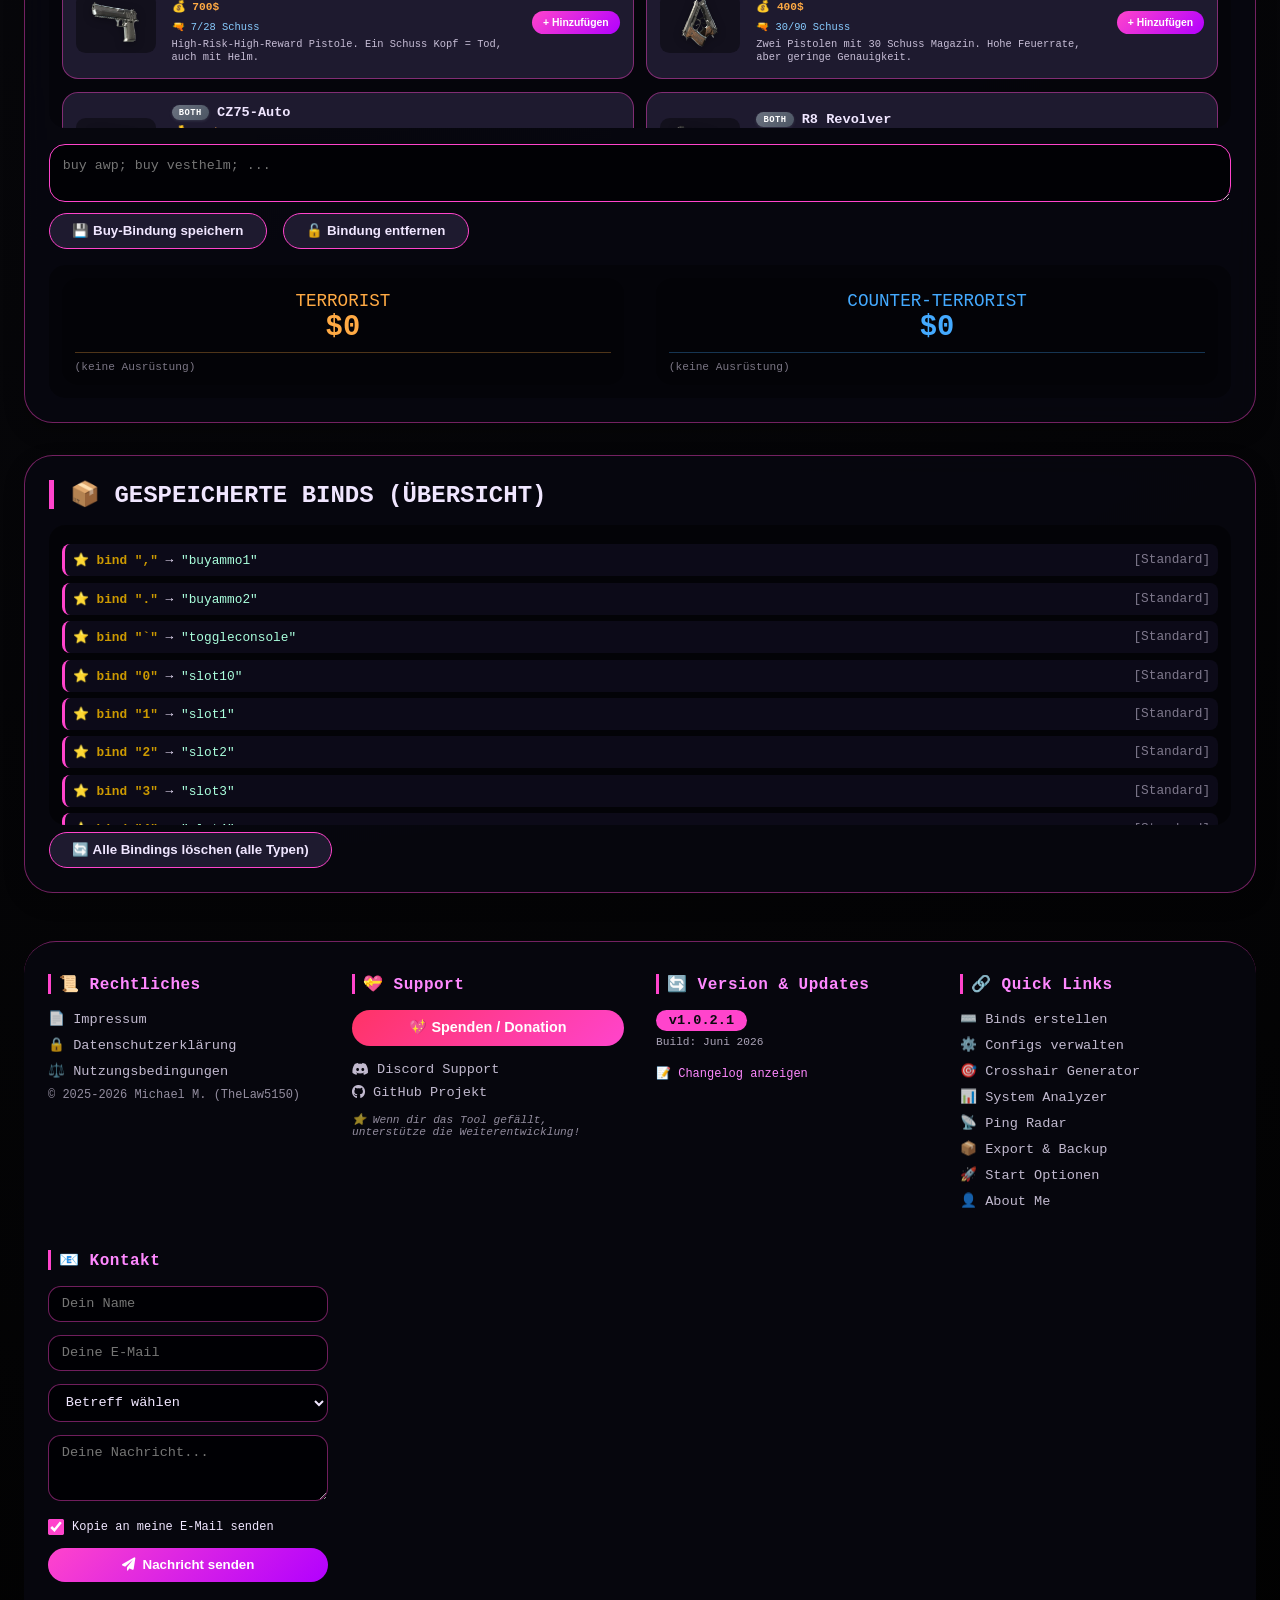
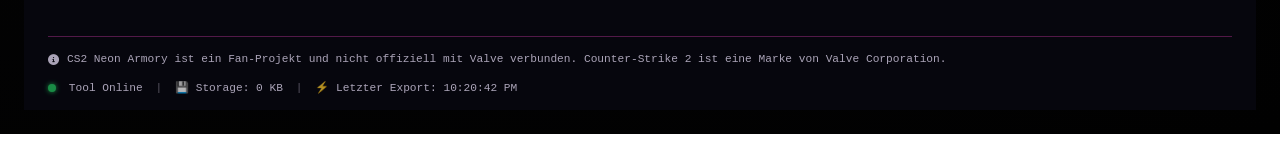
==== commit 94a0a41e: "v1.0.3.0  neue Menü Struktur, Neue Tabs, bugfixes" ====
--- a/index.html
+++ b/index.html
@@ -6,13 +6,12 @@
       name="viewport"
       content="width=device-width, initial-scale=1.0, user-scalable=yes"
     />
-    <title>CS2 Neon Studio</title>
+    <title>CS2 Neon Armory</title>
     <link
       rel="stylesheet"
       href="https://cdnjs.cloudflare.com/ajax/libs/font-awesome/6.0.0-beta3/css/all.min.css"
     />
     <link rel="stylesheet" href="css/stylesheet.css" />
-    <link rel="stylesheet" href="css/footer.css">
     <!-- Favicon -->
     <link rel="icon" type="image/png" href="img/favicon.png" />
   </head>
@@ -23,7 +22,6 @@
     <img
       src="img/logo.png"
       alt="CS2 Neon Logo"
-      onerror="this.src = 'https://via.placeholder.com/60x60?text=CS2'"
     />
     <div class="title">
       <h1>CS2 NEON ARMORY</h1>
@@ -57,7 +55,7 @@
   <div class="donation-modal-content">
     <span class="donation-modal-close">&times;</span>
     <h2>💝 Support the Developer</h2>
-    <p style="margin-bottom: 1rem;">Hey! Wenn dir CS2 Neon Studio gefällt und du meine Arbeit unterstützen möchtest, freue ich mich über eine kleine Spende.</p>
+    <p style="margin-bottom: 1rem;">Hey! Wenn dir CS2 Neon Armory gefällt und du meine Arbeit unterstützen möchtest, freue ich mich über eine kleine Spende.</p>
     
     <div style="display: flex; flex-direction: column; gap: 1rem;">
       <!-- PayPal Option -->
@@ -99,21 +97,61 @@
   </div>
 </div>
 
-      <div class="tabs">
-        <button class="tab-btn active" data-tab="bindsTab">BINDS</button>
-        <button class="tab-btn" data-tab="configTab">SETTINGS</button>
-        <button class="tab-btn" data-tab="startTab">START OPTIONEN</button>
-        <button class="tab-btn" data-tab="crosshairTab">CROSSHAIR GENERATOR</button>
-        <button class="tab-btn" data-tab="analyzerTab">SYSTEM ANALYZER</button>
-        <button class="tab-btn" data-tab="pingTab">PING RADAR</button>
-        <button class="tab-btn" data-tab="exportTab">EXPORT</button>
-        <button class="tab-btn" data-tab="aboutTab">ABOUT ME</button>
-      </div>
+<div class="tabs">
+  <!-- 1. CONFIG & BINDS (bestehend) -->
+  <div class="tab-dropdown">
+    <button class="tab-dropdown-btn" id="configDropdownBtn">
+      CONFIG & BINDS <i class="fas fa-chevron-down"></i>
+    </button>
+    <div class="tab-dropdown-content" id="configDropdownContent">
+      <button class="dropdown-tab-btn" data-tab="bindsTab">BINDS</button>
+      <button class="dropdown-tab-btn" data-tab="configTab">SETTINGS</button>
+      <button class="dropdown-tab-btn" data-tab="startTab">START OPTIONEN</button>
+      <button class="dropdown-tab-btn" data-tab="crosshairTab">CROSSHAIR</button>
+      <button class="dropdown-tab-btn" data-tab="exportTab">EXPORT & BACKUP</button>
+    </div>
+  </div>
+
+  <!-- 2. ANALYSE & NETZWERK (bestehend) -->
+  <div class="tab-dropdown">
+    <button class="tab-dropdown-btn" id="analyzeDropdownBtn">
+      ANALYSE & NETZ <i class="fas fa-chevron-down"></i>
+    </button>
+    <div class="tab-dropdown-content" id="analyzeDropdownContent">
+      <button class="dropdown-tab-btn" data-tab="analyzerTab">SYSTEM ANALYZER</button>
+      <button class="dropdown-tab-btn" data-tab="pingTab">PING RADAR</button>
+    </div>
+  </div>
+
+<!-- 3. DATENBANK -->
+<div class="tab-dropdown">
+  <button class="tab-dropdown-btn" id="wikiDropdownBtn">
+    DATENBANK <i class="fas fa-chevron-down"></i>
+  </button>
+  <div class="tab-dropdown-content" id="wikiDropdownContent">
+    <button class="dropdown-tab-btn" data-tab="skinsDb">Skin Datenbank</button>
+    <button class="dropdown-tab-btn" data-tab="calloutsDb">Callouts & Maps</button>
+    <button class="dropdown-tab-btn" data-tab="utilityDb">Utility Spots</button>
+    <button class="dropdown-tab-btn" data-tab="weaponsDb">Waffenübersicht</button>
+    <button class="dropdown-tab-btn" data-tab="economyDb">Economy Guide</button>
+  </div>
+</div>
+
+  <!-- 4. INFO & COMMUNITY (bestehend) -->
+  <div class="tab-dropdown">
+    <button class="tab-dropdown-btn" id="infoDropdownBtn">
+      INFO & COMMUNITY <i class="fas fa-chevron-down"></i>
+    </button>
+    <div class="tab-dropdown-content" id="infoDropdownContent">
+      <button class="dropdown-tab-btn" data-tab="aboutTab">ABOUT ME</button>
+    </div>
+  </div>
+</div>
 
 <!-- BINDS TAB -->
 <div id="bindsTab" class="tab-content active">
   <div class="card">
-    <h2>⌨️ TASTATUR + NUMPAD</h2>
+    <h2>TASTATUR + NUMPAD</h2>
     
     <!-- Layout-Auswahl direkt über der Tastatur -->
     <div style="display: flex; justify-content: flex-end; align-items: center; gap: 1rem; margin-bottom: 1rem;">
@@ -128,7 +166,7 @@
     </div>
 
     <div class="info-text">
-      🎨 Farben: 🔴 Rot = BuyScript | 🔵 Blau = Skript | 🟢 Grün = Say Bind | 🟡 Gelb = Default Bind
+    🔴 Rot = BuyScript | 🔵 Blau = Skript | 🟢 Grün = Say Bind | 🟡 Gelb = Default Bind
     </div>
 
     <!-- Haupttastatur – originalgetreues Grid -->
@@ -815,6 +853,107 @@
           <button class="glow" id="refreshExportBtn">🔄 Aktualisieren</button>
         </div>
       </div>
+
+      <!-- ======================== DATENBANK - SKIN DATENBANK ======================== -->
+<div id="skinsDb" class="tab-content">
+  <div class="card" style="text-align: center; padding: 3rem 2rem;">
+    <i class="fas fa-paintbrush" style="font-size: 4rem; color: var(--accent); margin-bottom: 1rem;"></i>
+    <h2>🎨 Skin Datenbank</h2>
+    <div class="info-hint" style="display: inline-block; margin: 1rem auto;">
+      🚧 In Entwicklung
+    </div>
+    <p style="margin: 1rem 0; font-size: 1.1rem;">Diese Funktion ist in Arbeit und wird bald verfügbar sein!</p>
+    <p style="opacity: 0.7;">📅 Geplant: Vollständige Skins-Datenbank mit Preisen, Seltenheit und Inspect-Links</p>
+    <div style="margin-top: 2rem;">
+      <button class="glow" onclick="document.querySelector('[data-tab=\'bindsTab\']').click()">
+        🔄 Zurück zum Tool
+      </button>
+    </div>
+  </div>
+</div>
+
+<!-- ======================== DATENBANK - CALLOUTS & MAPS ======================== -->
+<div id="calloutsDb" class="tab-content">
+  <div class="card" style="text-align: center; padding: 3rem 2rem;">
+    <i class="fas fa-map" style="font-size: 4rem; color: var(--accent); margin-bottom: 1rem;"></i>
+    <h2>🗺️ Callouts & Maps</h2>
+    <div class="info-hint" style="display: inline-block; margin: 1rem auto;">
+      🚧 In Entwicklung
+    </div>
+    <p style="margin: 1rem 0; font-size: 1.1rem;">Interaktive Maps mit allen Callouts und Positionen</p>
+    <p style="opacity: 0.7;">📅 Geplant: Alle Competitive Maps (Mirage, Inferno, Nuke, Ancient, etc.) mit deutschen/englischen Callouts</p>
+    <div style="margin-top: 2rem;">
+      <button class="glow" onclick="document.querySelector('[data-tab=\'bindsTab\']').click()">
+        🔄 Zurück zum Tool
+      </button>
+    </div>
+  </div>
+</div>
+
+<!-- ======================== DATENBANK - UTILITY SPOTS ======================== -->
+<div id="utilityDb" class="tab-content">
+  <div class="card" style="text-align: center; padding: 3rem 2rem;">
+    <i class="fas fa-grenade" style="font-size: 4rem; color: var(--accent); margin-bottom: 1rem;"></i>
+    <h2>💣 Utility Spots</h2>
+    <div class="info-hint" style="display: inline-block; margin: 1rem auto;">
+      🚧 In Entwicklung
+    </div>
+    <p style="margin: 1rem 0; font-size: 1.1rem;">Smokes, Flashbangs, Molotovs – Die besten Lineups</p>
+    <p style="opacity: 0.7;">📅 Geplant: Video-Tutorials und Positionskarten für Smokes, Molly-Spots und Flash-Lineups</p>
+    <div style="margin-top: 2rem;">
+      <button class="glow" onclick="document.querySelector('[data-tab=\'bindsTab\']').click()">
+        🔄 Zurück zum Tool
+      </button>
+    </div>
+  </div>
+</div>
+
+<!-- ======================== DATENBANK - WAFFENÜBERSICHT ======================== -->
+<div id="weaponsDb" class="tab-content">
+  <div class="card">
+    <h2>🔫 WAFFENÜBERSICHT - CS2</h2>
+    <div class="info-hint">
+      📊 Alle Waffen mit detaillierten Statistiken – Schaden, Feuerrate, Preis & mehr
+    </div>
+
+<!-- Filterleiste -->
+<div class="weapons-filter-section" style="display: flex; flex-wrap: wrap; gap: 1rem; margin-bottom: 1.5rem; align-items: center;">
+  <div style="display: flex; gap: 0.5rem; flex-wrap: wrap;">
+    <button class="weapon-filter-btn active-filter" data-filter="all">🔫 Alle Waffen</button>
+    <button class="weapon-filter-btn" data-filter="Pistole">🔫 Pistolen</button>
+    <button class="weapon-filter-btn" data-filter="SMG">🔫 SMGs</button>
+    <button class="weapon-filter-btn" data-filter="Rifle">🔫 Rifles</button>
+    <button class="weapon-filter-btn" data-filter="Sniper">🔫 Snipers</button>
+    <button class="weapon-filter-btn" data-filter="Shotgun">🔫 Shotguns</button>
+    <button class="weapon-filter-btn" data-filter="Heavy">🔫 Heavy</button>
+  </div>
+  <div style="margin-left: auto;">
+    <input type="text" id="weaponSearchInput" placeholder="🔍 Waffe suchen..." style="padding: 0.5rem 1rem; border-radius: 2rem; background: var(--input-bg); border: 1px solid var(--border-color); color: var(--text-color); width: 200px;">
+  </div>
+</div>
+
+    <!-- Waffen-Grid -->
+    <div id="weaponsGrid" class="weapons-db-grid"></div>
+  </div>
+</div>
+
+<!-- ======================== DATENBANK - ECONOMY GUIDE ======================== -->
+<div id="economyDb" class="tab-content">
+  <div class="card" style="text-align: center; padding: 3rem 2rem;">
+    <i class="fas fa-coins" style="font-size: 4rem; color: var(--accent); margin-bottom: 1rem;"></i>
+    <h2>💰 Economy Guide</h2>
+    <div class="info-hint" style="display: inline-block; margin: 1rem auto;">
+      🚧 In Entwicklung
+    </div>
+    <p style="margin: 1rem 0; font-size: 1.1rem;">Alles über CS2-Wirtschaft – Buy-Strat, Force-Buy, Eco-Rounds</p>
+    <p style="opacity: 0.7;">📅 Geplant: Kill-Boni, Loss-Boni, optimale Buy-Strategien für jede Runde</p>
+    <div style="margin-top: 2rem;">
+      <button class="glow" onclick="document.querySelector('[data-tab=\'bindsTab\']').click()">
+        🔄 Zurück zum Tool
+      </button>
+    </div>
+  </div>
+</div>
 
       <!-- ABOUT ME TAB -->
       <div id="aboutTab" class="tab-content">
@@ -1144,68 +1283,75 @@
         </div>
 
         <div class="card">
-<h4 style="color: var(--accent-light); margin-bottom: 0.8rem">🎮 Über CS2 Neon Studio</h4>
-        <p style="margin-bottom: 0.8rem; line-height: 1.5">
-          CS2 Neon Studio ist eine umfassende Anwendung, die speziell für Counter-Strike 2 entwickelt wurde, um Spielern eine zentrale, moderne und benutzerfreundliche Plattform zur Verwaltung ihrer Spielkonfigurationen zu bieten. Anstatt sich mit verstreuten Textdateien, komplizierten Konsolenbefehlen und veralteten Tools herumzuschlagen, vereint Neon Studio alle wichtigen Anpassungsmöglichkeiten in einer übersichtlichen Oberfläche.
-        </p>
-        
-        <div style="background: rgba(0,0,0,0.2); border-radius: 1rem; padding: 0.8rem; margin: 1rem 0;">
-          <strong>✅ Erledigt</strong> &nbsp;&nbsp;|&nbsp;&nbsp; <span style="opacity: 0.6;">⏳ To-Do</span>
-       <div style="display: flex; flex-wrap: wrap; gap: 1rem; margin: 1rem 0;">
-          <!-- Erledigt Box -->
-          <div style="flex: 1; background: rgba(0,255,0,0.1); border-radius: 1rem; padding: 0.8rem; border-left: 4px solid #00cc44;">
-            <strong style="color: #00ff66;">✅ Erledigt</strong>
-            <div style="margin-top: 0.5rem; font-size: 0.8rem; line-height: 1.6;">
-              • Buy-Binds<br>
-              • Say-Binds<br>
-              • Skripte (inkl. Aliase)<br>
-              • Config-Befehle verwalten<br>
-              • System Analyzer<br>
-              • Ping-Radar<br>
-              • Startoptionen-Generator<br>
-              • Autoexec-Export<br>
-              • Buyscript Preise hinterlegt + Berechnung des Gesamtpreises pro Binding-Taste<br>
-            </div>
-          </div>
-          
-          <!-- To-Do Box -->
-          <div style="flex: 1; background: rgba(255,165,0,0.1); border-radius: 1rem; padding: 0.8rem; border-left: 4px solid #ffaa33;">
-            <strong style="color: #ffaa66;">⏳ To-Do / Geplant</strong>
-            <div style="margin-top: 0.5rem; font-size: 0.8rem; line-height: 1.6;">
-              • Map Overview (Callouts) Maybe Streetview für CS2 maps? <br>
-              • Mehr Skript-Templates<br>
-              • Workshop-Favoriten verwalten<br>
-              • Account-Erstellung (evtl. mit Steam)<br>
-              • Utility-Workshop<br>
-              • Mehrsprachigkeit (Englisch, Spanisch, etc.)<br>
-              • Community-Features (z.B. Teilen von Skripten)<br>
-                        
-            </div>
-          </div>
-        </div>
-
-        <p style="margin-bottom: 0.8rem; line-height: 1.5">
-          Entwickelt wurde CS2 Neon Armory von Michael "TheLaw5150" M., einem leidenschaftlichen CS2-Spieler und Entwickler, der die Defizite bestehender Config-Tools selbst erlebt hat. Viele alte Programme wurden nicht mehr gepflegt, waren optisch veraltet oder unterstützten die neuen Mechaniken von CS2 (wie die geänderte Konsolenlogik oder das neue Kaufmenü) nur unzureichend.
-        </p>
-        <p style="margin-bottom: 0.8rem; line-height: 1.5">
-          Aus Frustration und dem Drang, etwas Besseres zu schaffen, entstand Neon Armory – mit dem Anspruch auf Benutzerfreundlichkeit, Stabilität und ein modernes Design. Das Projekt wird mit viel Herzblut weiterentwickelt, regelmäßig an CS2-Updates angepasst und richtet sich an Anfänger wie Profis, die ihre Spielerfahrung optimieren möchten, ohne sich in technischen Details zu verlieren.
-        </p>
-        
-        <div style="background: var(--accent); border-radius: 0.8rem; padding: 0.6rem 1rem; margin: 1rem 0; color: #0a0a0f; font-size: 0.85rem;">
-          <strong>👉 Für wen ist CS2 Neon Armory geeignet?</strong><br>
-          • Casual-Spieler, die schnell ihre Lieblingswaffen auf Tasten legen wollen<br>
-          • Ambitionierte Ranked-Spieler, die ihre Configs sauber organisieren<br>
-          • Team-Captains und Trainer, die einheitliche Setups für mehrere Spieler bereitstellen<br>
-          • Content-Creator, die Practice-Skripte für Videos oder Workshops nutzen
-        </div>
-
-        <p style="font-size: 0.85rem; margin-top: 1rem; padding-top: 0.8rem; border-top: 1px solid var(--border-color);">
-          📅 Version 1.0.1.1 · Letztes Update: Juni 2026 · <i class="fas fa-code-branch"></i> Continuous Development<br>
-          <span style="color: var(--accent-light);">👉 Mit ❤️ entwickelt von Michael "TheLaw5150" M. – für die CS2-Community.</span>
-          </p>
-        </div>
-      </div>
-    </div>
+<h4 style="color: var(--accent-light); margin-bottom: 0.8rem">🎮 Über CS2 Neon Armory</h4>
+
+<p style="margin-bottom: 0.8rem; line-height: 1.5">
+  <strong>CS2 Neon Armory</strong> ist deine zentrale All-in-One-Plattform für alles rund um Counter-Strike 2. Hier findest du nicht nur Tools für deine Configs und Binds, sondern wächst Schritt für Schritt zu einem umfassenden Hub heran – mit <strong>Skins-Wiki, Settings-Datenbank, CS2-News und vielem mehr</strong>. Alles an einem Ort, ohne lästige Suche in veralteten Foren oder Dutzenden Tools.
+</p>
+
+<div style="background: rgba(0,0,0,0.2); border-radius: 1rem; padding: 0.8rem; margin: 1rem 0;">
+  <strong>✅ Erledigt</strong> &nbsp;&nbsp;|&nbsp;&nbsp; <span style="opacity: 0.6;">⏳ To-Do / Geplant (CS2 Hub-Ausbau)</span>
+  <div style="display: flex; flex-wrap: wrap; gap: 1rem; margin: 1rem 0;">
+    
+    <!-- Erledigt Box -->
+    <div style="flex: 1; background: rgba(0,255,0,0.1); border-radius: 1rem; padding: 0.8rem; border-left: 4px solid #00cc44;">
+      <strong style="color: #00ff66;">✅ Erledigt</strong>
+      <div style="margin-top: 0.5rem; font-size: 0.8rem; line-height: 1.6;">
+        • Buy-, Say- & Skript Binds<br>
+        • Config-Befehle verwalten<br>
+        • System Analyzer<br>
+        • Ping-Radar<br>
+        • Startoptionen-Generator<br>
+        • Autoexec-Export<br>
+        • Buyscript-Preise + Gesamtpreis pro Taste
+      </div>
+    </div>
+    
+    <!-- To-Do Box (aktualisiert auf CS2 Hub Vision) -->
+    <div style="flex: 1; background: rgba(255,165,0,0.1); border-radius: 1rem; padding: 0.8rem; border-left: 4px solid #ffaa33;">
+      <strong style="color: #ffaa66;">⏳ CS2 Hub - Geplant</strong>
+      <div style="margin-top: 0.5rem; font-size: 0.8rem; line-height: 1.6;">
+        • 🎨 <strong>Skins-Wiki</strong> (vollständige Datenbank)<br>
+        • 📰 <strong>CS2 News & Updates Feed</strong><br>
+        • ⚙️ <strong>Pro Player Settings & Setups</strong><br>
+        • 🗺️ Map Overview mit Callouts & Utility-Spots<br>
+        • 🤝 <strong>Community-Features</strong> (Skripte teilen, Ratings)<br>
+        • 🔄 Transfermarkt / Skin-Handel (optional)<br>
+        • 🌍 Mehrsprachigkeit (Englisch, Spanisch, etc.)<br>
+        • 🤖 Discord Bot für Ankündigungen & Support<br>
+        • 🧠 CS2 Taktik-Tool (Smokes, Granaten, Lineups)<br>
+        • 📊 Integrierter Server Browser<br>
+        • 🔐 Account-System (optional mit Steam)<br>
+        • 🛠️ Utility-Workshop & mehr Skript-Templates
+      </div>
+    </div>
+  </div>
+</div>
+
+<p style="margin-bottom: 0.8rem; line-height: 1.5">
+  Entwickelt wurde <strong>CS2 Neon Armory</strong> von <strong>Michael "TheLaw5150" M.</strong>, einem leidenschaftigen CS2-Spieler und Entwickler mit Spezialisierung auf Cyber Security. Die Idee entstand aus dem Frust heraus, dass Informationen zu Skins, optimalen Settings und aktuellen News über Dutzende Seiten, Reddit-Threads und YouTube-Videos verstreut sind – und eine einzige, verlässliche, moderne Anlaufstelle für <strong>alle</strong> CS2-Themen gefehlt hat.
+</p>
+
+<p style="margin-bottom: 0.8rem; line-height: 1.5">
+  Aus diesem Grund entstand <strong>CS2 Neon Armory</strong> – mit dem klaren Ziel, eine <strong>All-in-One-Plattform</strong> zu schaffen: Config-Tools, Skins-Wiki, Pro-Settings, News und Community-Features unter einem Dach. Das Projekt wird mit viel Herzblut weiterentwickelt, regelmäßig an CS2-Updates angepasst und richtet sich an Anfänger wie Profis, die ihre Spielerfahrung optimieren möchten – <strong>ohne Glücksspiel, ohne Werbe-Flut, sondern mit Fokus auf klare Fakten und Benutzerfreundlichkeit.</strong>
+</p>
+
+<div style="background: var(--accent); border-radius: 0.8rem; padding: 0.6rem 1rem; margin: 1rem 0; color: #0a0a0f; font-size: 0.85rem;">
+  <strong>👉 Für wen ist CS2 Neon Armory geeignet?</strong><br>
+  • 🎮 <strong>Casual-Spieler</strong>, die schnell ihre Lieblingswaffen auf Tasten legen wollen<br>
+  • 🏆 <strong>Ranked-Spieler</strong>, die ihre Configs sauber organisieren möchten<br>
+  • 👥 <strong>Team-Captains & Trainer</strong>, die einheitliche Setups bereitstellen<br>
+  • 📹 <strong>Content-Creator</strong>, die Practice-Skripte für Videos nutzen<br>
+  • 📚 <strong>Skins-Enthusiasten</strong>, die eine vollständige Wiki suchen<br>
+  • 📰 <strong>News-Junkies</strong>, die immer auf dem neuesten Stand sein wollen
+</div>
+
+<p style="font-size: 0.85rem; margin-top: 1rem; padding-top: 0.8rem; border-top: 1px solid var(--border-color);">
+  📅 Version 1.0.2.1 · Letztes Update: Juni 2026 · <i class="fas fa-code-branch"></i> Continuous Development<br>
+  <span style="color: var(--accent-light);">👉 Mit ❤️ entwickelt von Michael "TheLaw5150" M. – für die CS2-Community. <strong>CS2 Hub – Deine gesamte CS2-Welt an einem Ort.</strong></span>
+</p>
+        </div>
+      </div>
 
     <!-- ======================== FOOTER ======================== -->
 <footer class="app-footer">
@@ -1308,7 +1454,7 @@
   <div class="footer-bottom">
     <div class="disclaimer">
       <i class="fas fa-info-circle"></i>
-      CS2 Neon Studio ist ein Fan-Projekt und nicht offiziell mit Valve verbunden.
+      CS2 Neon Armory ist ein Fan-Projekt und nicht offiziell mit Valve verbunden.
       Counter-Strike 2 ist eine Marke von Valve Corporation.
     </div>
     <div class="status-bar">
@@ -1338,6 +1484,7 @@
     <script src="js/crosshair.js"></script>
     <script src="js/binds.js"></script>
     <script src="js/donation.js"></script>
+    <script src="js/weaponsdb.js"></script>
     <script src="js/main.js"></script>
   </body>
 </html>
--- a/css/stylesheet.css
+++ b/css/stylesheet.css
@@ -2568,4 +2568,852 @@
 
 .weapon-item.selected .weapon-ammo {
   color: #0a0a0f;
+}
+
+/* ======================== TAB DROPDOWN MENÜ ======================== */
+
+.tab-dropdown {
+  position: relative;
+  display: inline-block;
+}
+
+.tab-dropdown-btn {
+  background: var(--tab-bg);
+  border: 1px solid var(--border-color);
+  border-radius: 2rem;
+  padding: 0.6rem 1.8rem;
+  font-weight: bold;
+  font-size: 1rem;
+  color: var(--text-color);
+  cursor: pointer;
+  transition: 0.2s;
+  display: flex;
+  align-items: center;
+  gap: 0.5rem;
+}
+
+.tab-dropdown-btn:hover {
+  background: var(--accent);
+  border-color: var(--accent-glow);
+  color: #0a0a0f;
+}
+
+/* Aktiver Zustand für die Dropdown-Buttons */
+.tab-dropdown-btn.active-dropdown {
+  background: var(--accent);
+  border-color: var(--accent-glow);
+  box-shadow: 0 0 10px var(--accent-glow);
+  color: #0a0a0f;
+}
+
+/* Dropdown-Inhalt */
+.tab-dropdown-content {
+  display: none;
+  position: absolute;
+  top: 110%;
+  left: 0;
+  background: var(--card-bg);
+  backdrop-filter: blur(12px);
+  border: 1px solid var(--border-color);
+  border-radius: 1rem;
+  min-width: 200px;
+  z-index: 1000;
+  box-shadow: 0 8px 20px rgba(0, 0, 0, 0.3);
+  overflow: hidden;
+}
+
+.tab-dropdown-content.show {
+  display: block;
+  animation: fade 0.2s ease;
+}
+
+/* Dropdown-Einträge */
+.dropdown-tab-btn {
+  display: block;
+  width: 100%;
+  padding: 0.75rem 1.2rem;
+  background: transparent;
+  border: none;
+  text-align: left;
+  cursor: pointer;
+  color: var(--text-color);
+  font-size: 0.9rem;
+  transition: 0.1s;
+  font-family: inherit;
+}
+
+.dropdown-tab-btn:hover {
+  background: var(--accent);
+  color: #0a0a0f;
+}
+
+.dropdown-tab-btn.active {
+  background: var(--accent);
+  color: #0a0a0f;
+  font-weight: bold;
+}
+
+/* Aktive Tab-Anzeige (zeigt an welcher Tab gerade offen ist) */
+.active-tab-indicator {
+  display: inline-block;
+  margin-left: 0.5rem;
+  font-size: 0.7rem;
+  color: var(--accent-light);
+}
+
+/* Responsive: Bei kleinen Bildschirmen Dropdowns untereinander */
+@media (max-width: 768px) {
+  .tabs {
+    flex-direction: column;
+    gap: 0.5rem;
+  }
+  
+  .tab-dropdown {
+    width: 100%;
+  }
+  
+  .tab-dropdown-btn {
+    width: 100%;
+    justify-content: space-between;
+  }
+  
+  .tab-dropdown-content {
+    position: static;
+    margin-top: 0.3rem;
+    width: 100%;
+  }
+}
+
+/* Style für noch nicht verfügbare Tabs */
+.dropdown-tab-btn[disabled] {
+  opacity: 0.5;
+  cursor: not-allowed;
+}
+
+.dropdown-tab-btn[disabled]:hover {
+  background: transparent;
+  color: var(--text-color);
+  transform: none;
+  box-shadow: none;
+}
+
+/* ======================== FOOTER STYLES ======================== */
+/* CS2 Neon Armory - Footer Komponente */
+/* Version: 1.0.1.1 | Datum: Juni 2026 */
+
+.app-footer {
+  margin-top: 3rem;
+  padding: 2rem 1.5rem 1rem;
+  background: var(--card-bg);
+  backdrop-filter: blur(12px);
+  border-top: 1px solid var(--border-color);
+  border-radius: 2rem 2rem 0 0;
+  transition: all 0.3s ease;
+}
+
+.footer-grid {
+  display: grid;
+  grid-template-columns: repeat(auto-fit, minmax(250px, 1fr));
+  gap: 2rem;
+  max-width: 1600px;
+  margin: 0 auto;
+}
+
+/* ======================== FOOTER SPALTEN ======================== */
+.footer-col {
+  animation: footerFadeIn 0.5s ease;
+}
+
+@keyframes footerFadeIn {
+  from {
+    opacity: 0;
+    transform: translateY(10px);
+  }
+  to {
+    opacity: 1;
+    transform: translateY(0);
+  }
+}
+
+.footer-col h4 {
+  color: var(--accent-light);
+  margin-bottom: 1rem;
+  font-size: 1rem;
+  border-left: 3px solid var(--accent);
+  padding-left: 0.5rem;
+  letter-spacing: 0.5px;
+}
+
+/* ======================== LINKS ======================== */
+.footer-links {
+  list-style: none;
+  padding: 0;
+  margin: 0;
+}
+
+.footer-links li {
+  margin-bottom: 0.5rem;
+}
+
+.footer-links a {
+  color: var(--text-color);
+  text-decoration: none;
+  font-size: 0.85rem;
+  opacity: 0.8;
+  transition: all 0.2s ease;
+  display: inline-block;
+}
+
+.footer-links a:hover {
+  opacity: 1;
+  color: var(--accent);
+  transform: translateX(3px);
+}
+
+.copyright {
+  font-size: 0.75rem;
+  opacity: 0.6;
+  display: block;
+  margin-top: 0.5rem;
+}
+
+/* ======================== SUPPORT BEREICH ======================== */
+.footer-donation-btn {
+  background: linear-gradient(135deg, #ff3366, #ff44cc);
+  border: none;
+  border-radius: 2rem;
+  padding: 0.6rem 1.2rem;
+  color: white;
+  cursor: pointer;
+  font-weight: bold;
+  margin-bottom: 1rem;
+  transition: all 0.2s ease;
+  width: 100%;
+  font-size: 0.9rem;
+}
+
+.footer-donation-btn:hover {
+  transform: scale(1.02);
+  box-shadow: 0 0 12px rgba(255, 51, 102, 0.5);
+}
+
+.support-links {
+  display: flex;
+  flex-direction: column;
+  gap: 0.5rem;
+  margin-bottom: 0.8rem;
+}
+
+.support-links a {
+  color: var(--text-color);
+  text-decoration: none;
+  font-size: 0.85rem;
+  display: inline-flex;
+  align-items: center;
+  gap: 0.5rem;
+  opacity: 0.8;
+  transition: all 0.2s ease;
+}
+
+.support-links a:hover {
+  opacity: 1;
+  color: var(--accent);
+  transform: translateX(3px);
+}
+
+.support-note {
+  font-size: 0.7rem;
+  opacity: 0.6;
+  font-style: italic;
+  margin-top: 0.5rem;
+}
+
+/* ======================== VERSION BEREICH ======================== */
+.version-badge {
+  display: inline-block;
+  background: var(--accent);
+  color: #0a0a0f;
+  padding: 0.2rem 0.8rem;
+  border-radius: 1rem;
+  font-size: 0.85rem;
+  font-weight: bold;
+  margin-bottom: 0.3rem;
+}
+
+.build-date {
+  font-size: 0.7rem;
+  opacity: 0.7;
+  display: block;
+  margin-bottom: 0.8rem;
+}
+
+.update-check-btn {
+  background: var(--btn-bg);
+  border: 1px solid var(--border-color);
+  border-radius: 2rem;
+  padding: 0.5rem 0.8rem;
+  font-size: 0.75rem;
+  cursor: pointer;
+  color: var(--text-color);
+  transition: all 0.2s ease;
+  margin-bottom: 0.5rem;
+  width: 100%;
+  display: flex;
+  align-items: center;
+  justify-content: center;
+  gap: 0.5rem;
+}
+
+.update-check-btn:hover {
+  background: var(--accent);
+  color: #0a0a0f;
+  border-color: var(--accent);
+}
+
+.update-check-btn:disabled {
+  opacity: 0.5;
+  cursor: not-allowed;
+}
+
+.changelog-link {
+  font-size: 0.75rem;
+  color: var(--accent-light);
+  text-decoration: none;
+  cursor: pointer;
+  display: inline-block;
+  margin-top: 0.3rem;
+  transition: all 0.2s ease;
+}
+
+.changelog-link:hover {
+  text-decoration: underline;
+  color: var(--accent);
+}
+
+/* ======================== KONTAKTFORMULAR ======================== */
+.contact-col {
+  min-width: 280px;
+}
+
+.contact-form {
+  display: flex;
+  flex-direction: column;
+  gap: 0.8rem;
+}
+
+.form-group {
+  width: 100%;
+}
+
+.form-group input,
+.form-group select,
+.form-group textarea {
+  width: 100%;
+  padding: 0.6rem 0.8rem;
+  background: var(--input-bg);
+  border: 1px solid var(--border-color);
+  border-radius: 0.8rem;
+  color: var(--text-color);
+  font-size: 0.85rem;
+  font-family: inherit;
+  transition: all 0.2s ease;
+  box-sizing: border-box;
+}
+
+.form-group input:focus,
+.form-group select:focus,
+.form-group textarea:focus {
+  outline: none;
+  border-color: var(--accent);
+  box-shadow: 0 0 5px var(--accent-glow);
+}
+
+.form-group textarea {
+  resize: vertical;
+  font-family: inherit;
+}
+
+.checkbox-group {
+  display: flex;
+  align-items: center;
+}
+
+.checkbox-group label {
+  display: flex;
+  align-items: center;
+  gap: 0.5rem;
+  cursor: pointer;
+  font-size: 0.75rem;
+}
+
+.checkbox-group input[type="checkbox"] {
+  width: 16px;
+  height: 16px;
+  accent-color: var(--accent);
+  cursor: pointer;
+}
+
+.contact-submit-btn {
+  background: linear-gradient(135deg, var(--accent), var(--accent-dark));
+  border: none;
+  border-radius: 2rem;
+  padding: 0.6rem 1rem;
+  color: white;
+  font-weight: bold;
+  cursor: pointer;
+  transition: all 0.2s ease;
+  display: flex;
+  align-items: center;
+  justify-content: center;
+  gap: 0.5rem;
+  width: 100%;
+}
+
+.contact-submit-btn:hover {
+  transform: translateY(-2px);
+  box-shadow: 0 4px 12px rgba(0, 0, 0, 0.3);
+  filter: brightness(1.05);
+}
+
+.contact-form-status {
+  font-size: 0.7rem;
+  padding: 0.3rem;
+  border-radius: 0.5rem;
+  text-align: center;
+  transition: all 0.2s ease;
+}
+
+.contact-form-status.success {
+  background: rgba(34, 197, 94, 0.2);
+  color: #4ade80;
+}
+
+.contact-form-status.error {
+  background: rgba(239, 68, 68, 0.2);
+  color: #f87171;
+}
+
+/* ======================== FOOTER BOTTOM ======================== */
+.footer-bottom {
+  margin-top: 2rem;
+  padding-top: 1rem;
+  border-top: 1px solid var(--border-color);
+  display: flex;
+  flex-wrap: wrap;
+  justify-content: space-between;
+  align-items: center;
+  gap: 1rem;
+  font-size: 0.7rem;
+  opacity: 0.7;
+}
+
+.disclaimer {
+  text-align: left;
+  display: flex;
+  align-items: center;
+  gap: 0.5rem;
+  flex-wrap: wrap;
+}
+
+.status-bar {
+  display: flex;
+  align-items: center;
+  gap: 0.8rem;
+  flex-wrap: wrap;
+}
+
+.status-dot {
+  width: 8px;
+  height: 8px;
+  border-radius: 50%;
+  display: inline-block;
+}
+
+.status-dot.online {
+  background: #22c55e;
+  box-shadow: 0 0 5px #22c55e;
+}
+
+.status-dot.warning {
+  background: #f59e0b;
+  box-shadow: 0 0 5px #f59e0b;
+}
+
+.status-separator {
+  opacity: 0.5;
+}
+
+/* ======================== MODAL STYLES ======================== */
+.footer-modal {
+  display: none;
+  position: fixed;
+  top: 0;
+  left: 0;
+  width: 100%;
+  height: 100%;
+  background: rgba(0, 0, 0, 0.85);
+  backdrop-filter: blur(8px);
+  z-index: 10000;
+  align-items: center;
+  justify-content: center;
+}
+
+.footer-modal.show {
+  display: flex;
+  animation: fadeIn 0.2s ease;
+}
+
+.footer-modal-content {
+  background: var(--card-bg);
+  border: 1px solid var(--border-color);
+  border-radius: 1.8rem;
+  max-width: 90%;
+  max-height: 85vh;
+  overflow: auto;
+  box-shadow: 0 20px 35px rgba(0, 0, 0, 0.5);
+  animation: modalSlideIn 0.3s ease;
+}
+
+.footer-modal-header {
+  display: flex;
+  justify-content: space-between;
+  align-items: center;
+  padding: 1rem 1.5rem;
+  border-bottom: 1px solid var(--border-color);
+  background: rgba(0, 0, 0, 0.3);
+  border-radius: 1.8rem 1.8rem 0 0;
+  position: sticky;
+  top: 0;
+  backdrop-filter: blur(4px);
+}
+
+.footer-modal-title {
+  font-size: 1.2rem;
+  font-weight: bold;
+  color: var(--accent-light);
+}
+
+.footer-modal-close {
+  font-size: 1.8rem;
+  cursor: pointer;
+  transition: all 0.2s ease;
+  line-height: 1;
+  width: 32px;
+  height: 32px;
+  display: flex;
+  align-items: center;
+  justify-content: center;
+  border-radius: 50%;
+}
+
+.footer-modal-close:hover {
+  background: rgba(255, 255, 255, 0.1);
+  color: var(--accent);
+}
+
+.footer-modal-body {
+  padding: 1.5rem;
+  line-height: 1.5;
+}
+
+.footer-modal-body h4 {
+  color: var(--accent-light);
+  margin: 1rem 0 0.5rem 0;
+}
+
+.footer-modal-body ul {
+  margin-left: 1.5rem;
+  padding-left: 0;
+}
+
+.footer-modal-body li {
+  margin-bottom: 0.3rem;
+}
+
+/* ======================== ANIMATIONEN ======================== */
+@keyframes modalSlideIn {
+  from {
+    opacity: 0;
+    transform: translateY(-30px);
+  }
+  to {
+    opacity: 1;
+    transform: translateY(0);
+  }
+}
+
+@keyframes fadeIn {
+  from {
+    opacity: 0;
+  }
+  to {
+    opacity: 1;
+  }
+}
+
+/* ======================== RESPONSIVE ======================== */
+@media (max-width: 768px) {
+  .app-footer {
+    padding: 1.5rem 1rem 0.8rem;
+  }
+  
+  .footer-grid {
+    grid-template-columns: 1fr;
+    gap: 1.5rem;
+  }
+  
+  .footer-bottom {
+    flex-direction: column;
+    text-align: center;
+  }
+  
+  .disclaimer {
+    text-align: center;
+    justify-content: center;
+  }
+  
+  .status-bar {
+    justify-content: center;
+  }
+  
+  .contact-col {
+    min-width: auto;
+  }
+}
+
+@media (max-width: 480px) {
+  .footer-modal-body {
+    padding: 1rem;
+    font-size: 0.85rem;
+  }
+  
+  .footer-modal-header {
+    padding: 0.8rem 1rem;
+  }
+  
+  .footer-modal-title {
+    font-size: 1rem;
+  }
+}
+/* ======================== WAFFENÜBERSICHT DATENBANK ======================== */
+.weapons-db-grid {
+  display: grid;
+  grid-template-columns: repeat(auto-fill, minmax(320px, 1fr));
+  gap: 1rem;
+  margin-top: 1rem;
+}
+
+.weapon-db-card {
+  background: var(--btn-bg);
+  border-radius: 1rem;
+  border: 1px solid var(--border-color);
+  padding: 1rem;
+  transition: all 0.2s ease;
+  cursor: pointer;
+}
+
+.weapon-db-card:hover {
+  transform: translateY(-3px);
+  border-color: var(--accent);
+  box-shadow: 0 5px 15px rgba(0,0,0,0.3);
+}
+
+.weapon-db-header {
+  display: flex;
+  align-items: center;
+  gap: 0.8rem;
+  margin-bottom: 0.8rem;
+  padding-bottom: 0.5rem;
+  border-bottom: 1px solid var(--border-color);
+}
+
+.weapon-db-icon {
+  font-size: 1.8rem;
+  width: 45px;
+  text-align: center;
+}
+
+.weapon-db-name {
+  font-size: 1.1rem;
+  font-weight: bold;
+  flex: 1;
+}
+
+.weapon-db-price {
+  font-family: monospace;
+  font-weight: bold;
+  color: #ffaa44;
+}
+
+.weapon-db-stats {
+  display: grid;
+  grid-template-columns: repeat(2, 1fr);
+  gap: 0.5rem;
+  font-size: 0.75rem;
+}
+
+.weapon-db-stat {
+  display: flex;
+  justify-content: space-between;
+  align-items: center;
+  padding: 0.2rem 0;
+  border-bottom: 1px dotted rgba(255,255,255,0.1);
+}
+
+.weapon-db-stat-label {
+  opacity: 0.7;
+}
+
+.weapon-db-stat-value {
+  font-family: monospace;
+  font-weight: bold;
+  color: var(--accent-light);
+}
+
+.weapon-db-damage {
+  margin-top: 0.5rem;
+  padding: 0.5rem;
+  background: rgba(0,0,0,0.2);
+  border-radius: 0.6rem;
+}
+
+.weapon-db-damage-title {
+  font-size: 0.7rem;
+  opacity: 0.7;
+  margin-bottom: 0.3rem;
+}
+
+.weapon-db-damage-values {
+  display: flex;
+  gap: 1rem;
+  font-size: 0.7rem;
+}
+
+.weapon-db-damage-head {
+  color: #ff6666;
+}
+
+.weapon-db-damage-body {
+  color: #ffaa66;
+}
+
+.weapon-db-damage-leg {
+  color: #66ff66;
+}
+
+.weapon-filter-btn {
+  background: var(--btn-bg);
+  border: 1px solid var(--border-color);
+  border-radius: 2rem;
+  padding: 0.4rem 1rem;
+  font-size: 0.8rem;
+  cursor: pointer;
+  color: var(--text-color);
+  transition: all 0.2s;
+}
+
+.weapon-filter-btn:hover,
+.weapon-filter-btn.active-filter {
+  background: var(--accent);
+  color: #0a0a0f;
+  border-color: var(--accent);
+}
+
+@media (max-width: 700px) {
+  .weapons-db-grid {
+    grid-template-columns: 1fr;
+  }
+}
+
+/* Vergleichs-Button */
+.weapon-compare-btn {
+  background: var(--accent-dark);
+  border: none;
+  border-radius: 1.5rem;
+  padding: 0.3rem 0.8rem;
+  font-size: 0.7rem;
+  font-weight: bold;
+  color: white;
+  cursor: pointer;
+  transition: all 0.2s;
+}
+
+.weapon-compare-btn:hover {
+  background: var(--accent);
+  transform: scale(1.02);
+}
+
+#compareContainer table th,
+#compareContainer table td {
+  text-align: center;
+}
+
+#compareContainer table td:first-child {
+  text-align: left;
+}
+
+/* Waffenbild in der Karte */
+.weapon-db-header {
+  display: flex;
+  gap: 1rem;
+  margin-bottom: 1rem;
+  padding-bottom: 0.5rem;
+  border-bottom: 1px solid var(--border-color);
+}
+
+.weapon-db-image {
+  width: 70px;
+  height: 55px;
+  background: rgba(0,0,0,0.3);
+  border-radius: 0.6rem;
+  display: flex;
+  align-items: center;
+  justify-content: center;
+  overflow: hidden;
+  padding: 0.3rem;
+}
+
+.weapon-db-image img {
+  max-width: 100%;
+  max-height: 100%;
+  object-fit: contain;
+}
+
+.weapon-db-info {
+  flex: 1;
+}
+
+.weapon-db-name {
+  font-size: 1rem;
+  font-weight: bold;
+}
+
+.weapon-db-type {
+  font-size: 0.7rem;
+  opacity: 0.7;
+}
+
+.weapon-db-price {
+  font-size: 0.8rem;
+  color: #ffaa44;
+  margin-top: 0.2rem;
+}
+
+/* Vergleichs-Bilder */
+.weapon-compare-image {
+  width: 120px;
+  height: 90px;
+  background: rgba(0,0,0,0.3);
+  border-radius: 1rem;
+  display: flex;
+  align-items: center;
+  justify-content: center;
+  margin: 0 auto;
+  padding: 0.5rem;
+}
+
+.weapon-compare-image img {
+  max-width: 100%;
+  max-height: 100%;
+  object-fit: contain;
 }
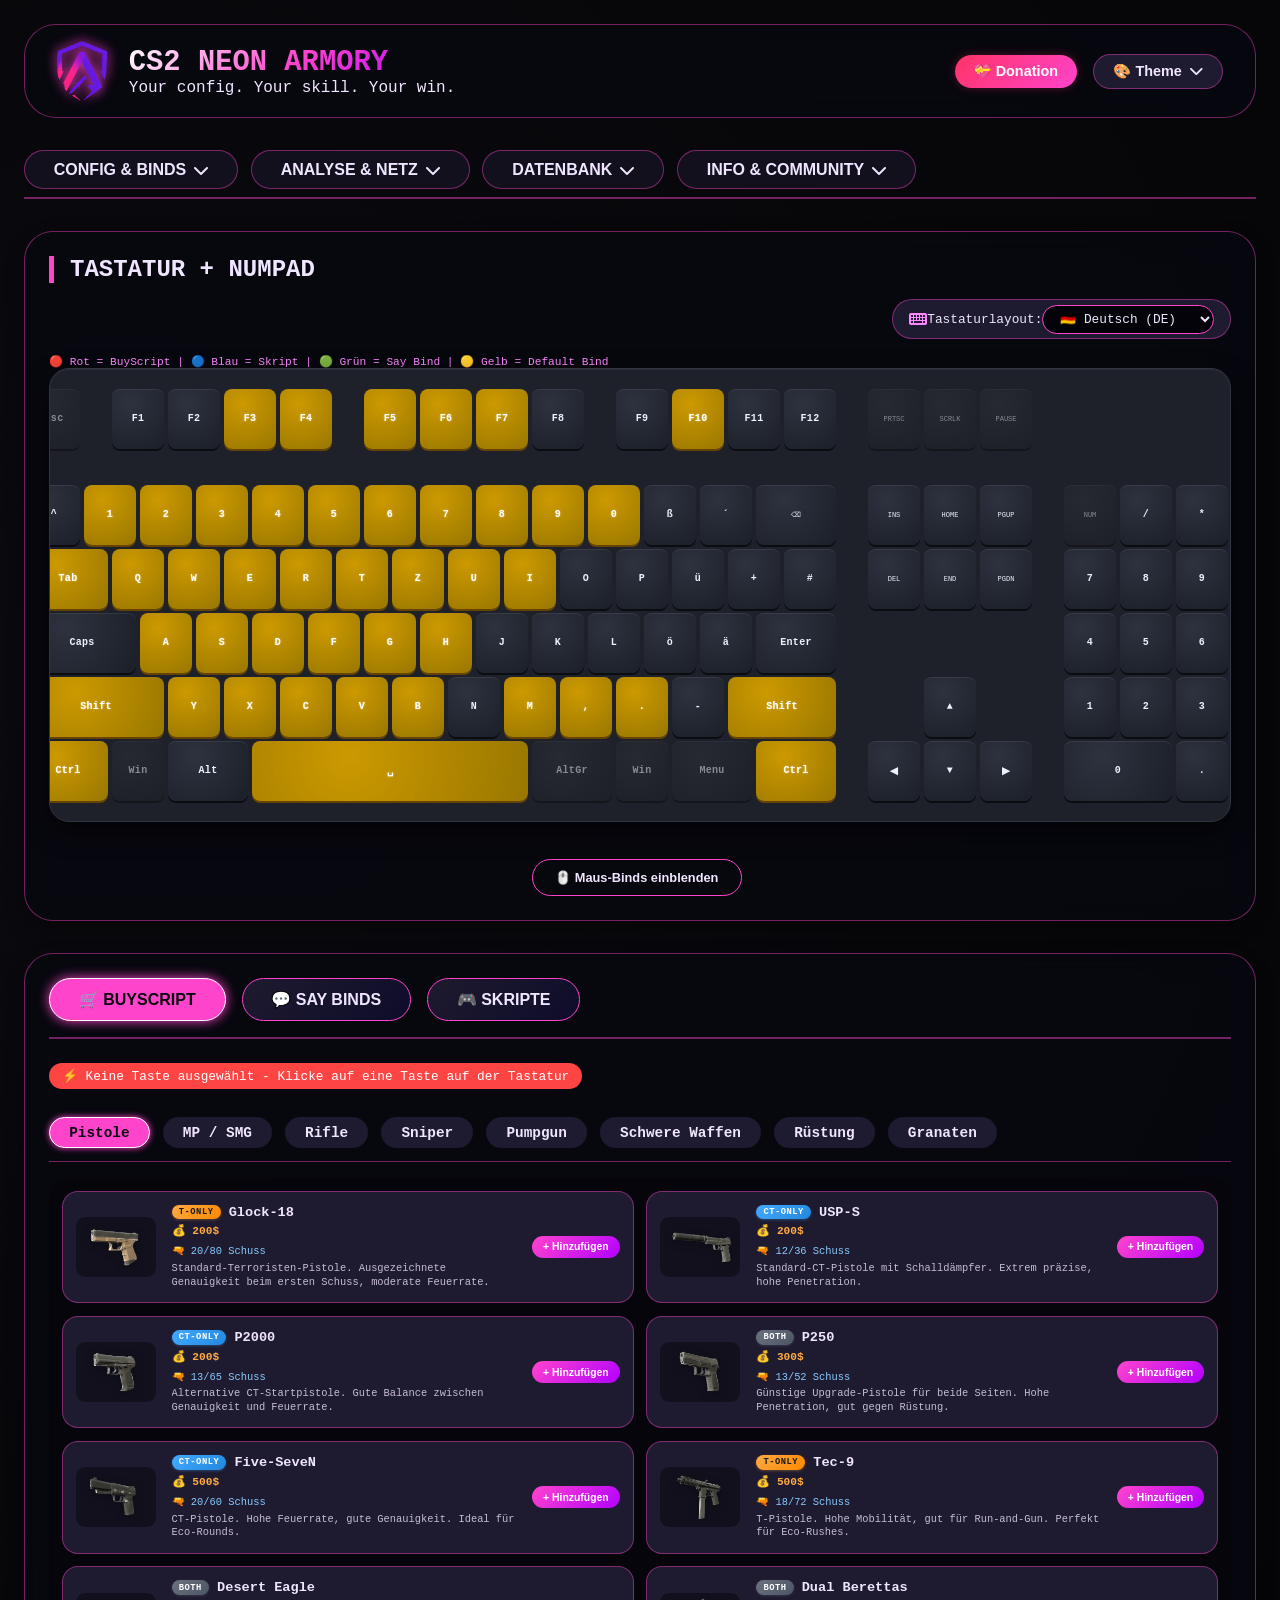
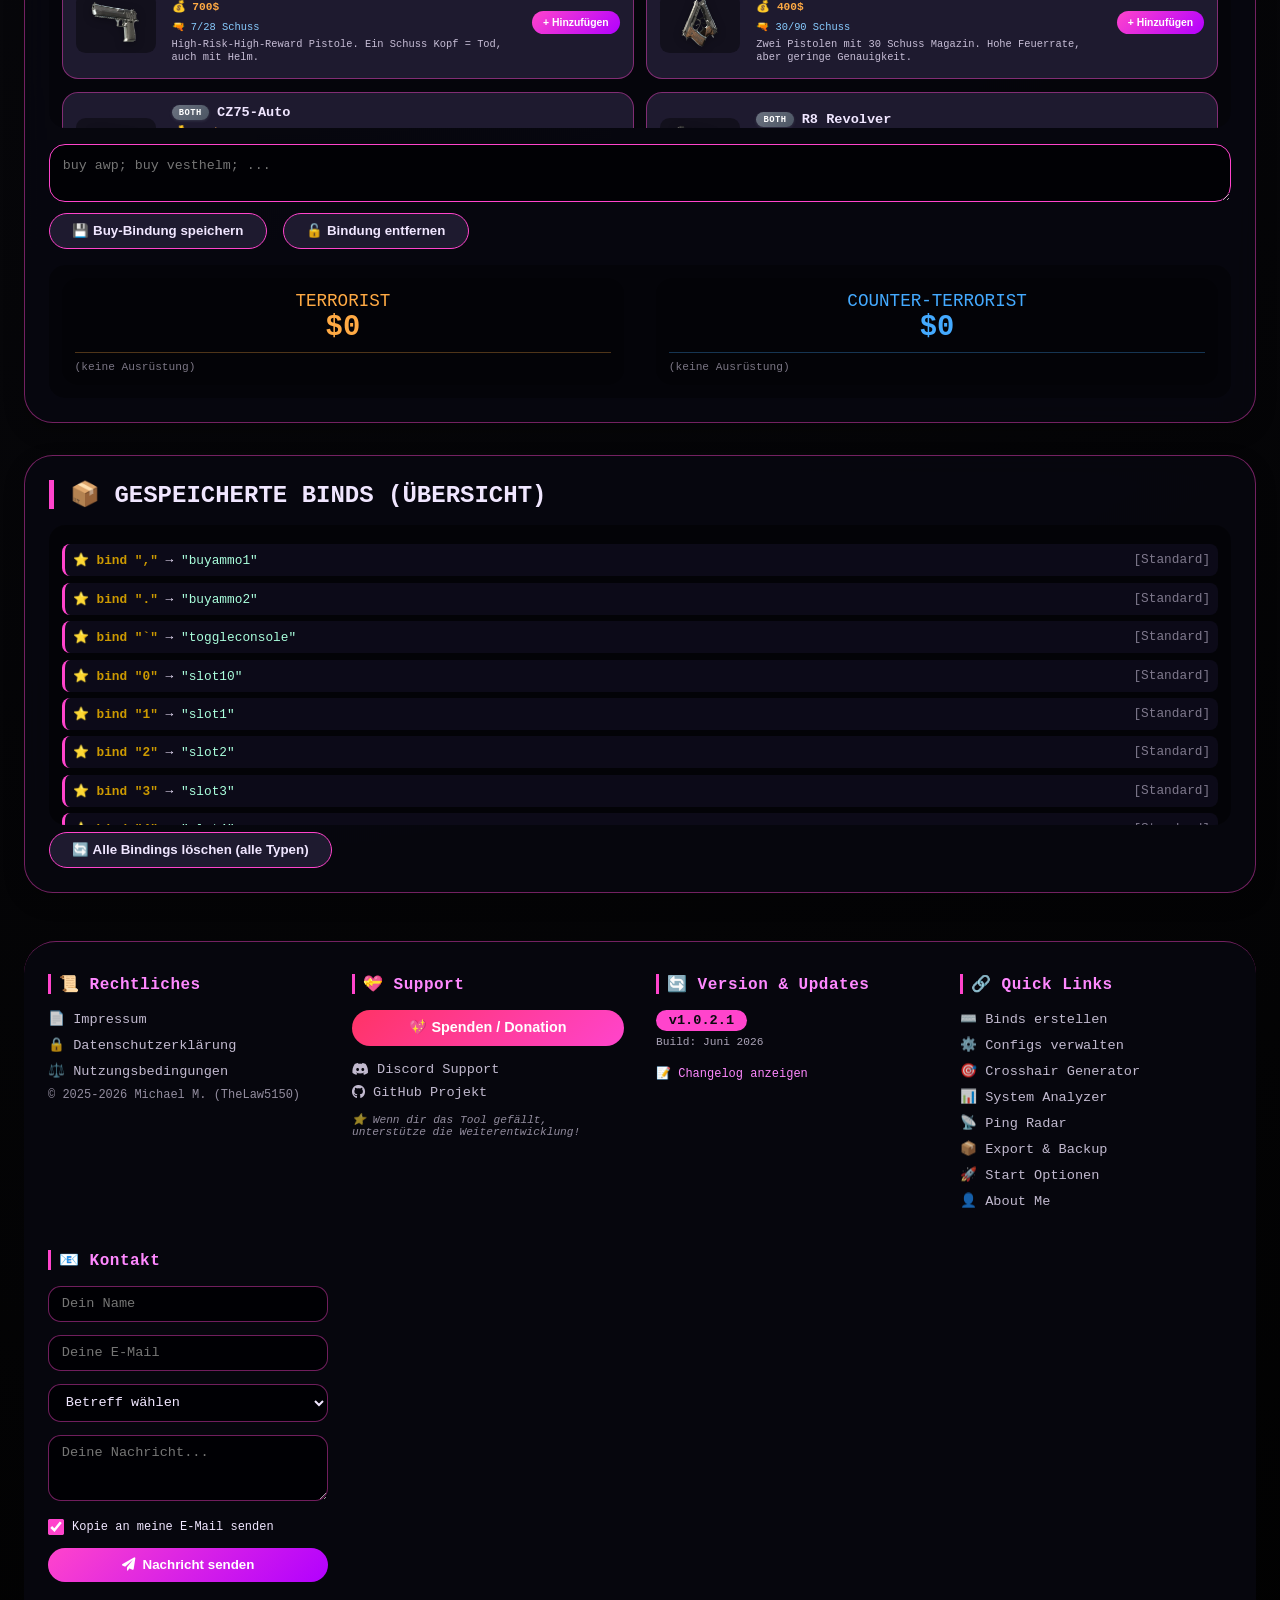
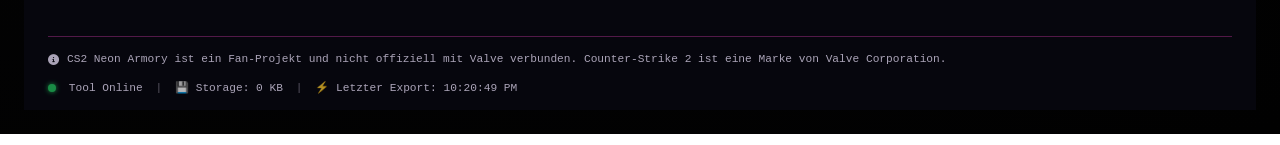
==== commit 38331c4e: "v1.0.3.1 economy guide hinzugefügt" ====
--- a/index.html
+++ b/index.html
@@ -939,18 +939,303 @@
 
 <!-- ======================== DATENBANK - ECONOMY GUIDE ======================== -->
 <div id="economyDb" class="tab-content">
-  <div class="card" style="text-align: center; padding: 3rem 2rem;">
-    <i class="fas fa-coins" style="font-size: 4rem; color: var(--accent); margin-bottom: 1rem;"></i>
-    <h2>💰 Economy Guide</h2>
-    <div class="info-hint" style="display: inline-block; margin: 1rem auto;">
-      🚧 In Entwicklung
-    </div>
-    <p style="margin: 1rem 0; font-size: 1.1rem;">Alles über CS2-Wirtschaft – Buy-Strat, Force-Buy, Eco-Rounds</p>
-    <p style="opacity: 0.7;">📅 Geplant: Kill-Boni, Loss-Boni, optimale Buy-Strategien für jede Runde</p>
-    <div style="margin-top: 2rem;">
-      <button class="glow" onclick="document.querySelector('[data-tab=\'bindsTab\']').click()">
-        🔄 Zurück zum Tool
-      </button>
+  <div class="card">
+    <h2>💰 ECONOMY GUIDE - CS2 Wirtschaft verstehen</h2>
+    <div class="info-hint">
+      📊 Alles über Geld, Buy-Strategien und optimale Entscheidungen für jede Runde
+    </div>
+
+    <!-- Schnellnavigation -->
+    <div style="display: flex; flex-wrap: wrap; gap: 0.5rem; margin-bottom: 2rem; justify-content: center;">
+      <button class="economy-nav-btn" data-section="basics">📖 Grundlagen</button>
+      <button class="economy-nav-btn" data-section="boni">💰 Kill & Loss Boni</button>
+      <button class="economy-nav-btn" data-section="strategies">🎯 Buy-Strategien</button>
+      <button class="economy-nav-btn" data-section="weapons">🔫 Waffen priorisieren</button>
+      <button class="economy-nav-btn" data-section="calculator">🧮 Rechner</button>
+      <button class="economy-nav-btn" data-section="tips">💡 Pro Tipps</button>
+    </div>
+
+    <!-- ======================== 1. GRUNDLAGEN ======================== -->
+    <div id="economy-basics" class="economy-section active-section">
+      <h3>📖 Grundlagen des CS2 Wirtschaftssystems</h3>
+      
+      <div style="display: grid; grid-template-columns: repeat(auto-fit, minmax(280px, 1fr)); gap: 1rem; margin-top: 1rem;">
+        <div class="economy-card">
+          <div class="economy-card-header">💰 Startgeld</div>
+          <div class="economy-card-body">
+            <p>Jeder Spieler startet mit <strong class="text-accent">$800</strong>.</p>
+            <p>🔹 T-Seite: $800<br>🔹 CT-Seite: $800</p>
+          </div>
+        </div>
+        
+        <div class="economy-card">
+          <div class="economy-card-header">🏆 Siegprämie</div>
+          <div class="economy-card-body">
+            <p><strong class="text-accent">$3.250</strong> für den siegreichen Spieler pro Runde</p>
+            <p>➕ Zusätzlich $150 für das Team</p>
+          </div>
+        </div>
+        
+        <div class="economy-card">
+          <div class="economy-card-header">💀 Verlustprämie</div>
+          <div class="economy-card-body">
+            <p>Erhöht sich bei jeder Niederlage:</p>
+            <p>1. Niederlage: $1.400<br>2. Niederlage: $1.900<br>3. Niederlage: $2.400<br>4. Niederlage: $2.900<br>5+ Niederlage: $3.400</p>
+          </div>
+        </div>
+        
+        <div class="economy-card">
+          <div class="economy-card-header">🔪 Kill Bonus</div>
+          <div class="economy-card-body">
+            <p><strong class="text-accent">$300</strong> pro Kill (alle Waffen)</p>
+            <p>💡 AWP-Kill: $300 (kein Bonus)<br>🎯 Knife-Kill: $1.500</p>
+          </div>
+        </div>
+      </div>
+    </div>
+
+    <!-- ======================== 2. KILL & LOSS BONI ======================== -->
+    <div id="economy-boni" class="economy-section">
+      <h3>💰 Kill Boni & Loss Boni im Detail</h3>
+      
+      <div style="display: grid; grid-template-columns: 1fr 1fr; gap: 1.5rem;">
+        <div class="economy-card">
+          <div class="economy-card-header">🔪 Kill Boni nach Waffe</div>
+          <div class="economy-card-body">
+            <table style="width: 100%;">
+              <tr><td>🔫 Standardwaffen</td><td class="text-right">$300</td></tr>
+              <tr><td>🔪 Messer</td><td class="text-right">$1.500</td></tr>
+              <tr><td>💣 Bombenentschärfung (CT)</td><td class="text-right">$300</td></tr>
+              <tr><td>💥 Bombenplant (T)</td><td class="text-right">$300</td></tr>
+            </table>
+          </div>
+        </div>
+        
+        <div class="economy-card">
+          <div class="economy-card-header">📉 Loss Bonus Tabelle</div>
+          <div class="economy-card-body">
+            <table style="width: 100%;">
+              <tr><td>1️⃣ Niederlage</td><td class="text-right">$1.400</td></tr>
+              <tr><td>2️⃣ Niederlagen</td><td class="text-right">$1.900</td></tr>
+              <tr><td>3️⃣ Niederlagen</td><td class="text-right">$2.400</td></tr>
+              <tr><td>4️⃣+ Niederlagen</td><td class="text-right">$2.900 → $3.400</td></tr>
+            </table>
+            <div class="info-text" style="margin-top: 0.5rem;">💡 Verlustbonus steigt nach jedem Sieg wieder auf $1.400</div>
+          </div>
+        </div>
+      </div>
+    </div>
+
+    <!-- ======================== 3. BUY-STRATEGIEN ======================== -->
+    <div id="economy-strategies" class="economy-section">
+      <h3>🎯 Die wichtigsten Buy-Strategien</h3>
+      
+      <div class="strategy-grid">
+        <div class="strategy-card">
+          <div class="strategy-header eco">🟢 PISTOL ECO ROUND</div>
+          <div class="strategy-body">
+            <p><strong>Geld:</strong> $1.000 - $2.000</p>
+            <p><strong>Ziel:</strong> Sparsam sein, nächste Runde voll kaufen</p>
+            <p><strong>Kauf:</strong> Nur Kevlar (wenn nötig), billige Pistole (P250/CZ/Deagle optional)</p>
+            <p><strong>Kein Kauf:</strong> Keine Granaten, keine Primary</p>
+            <div class="strategy-tip">💡 Ziel: Gegner mit guter Waffe töten und aufnehmen!</div>
+          </div>
+        </div>
+        
+        <div class="strategy-card">
+          <div class="strategy-header force">🟡 FORCE BUY</div>
+          <div class="strategy-body">
+            <p><strong>Geld:</strong> $2.000 - $3.500</p>
+            <p><strong>Ziel:</strong> Team hat ungefähr gleich viel Geld, Runde gewinnen</p>
+            <p><strong>Kauf:</strong> Kevlar + Helm, SMGs (MP9/MAC-10), Deagle, Granaten</p>
+            <p><strong>Empfehlung:</strong> Nur wenn Team mitspielt, sonst ECO</p>
+            <div class="strategy-tip">💡 Nach einem Force-Buy ist die nächste Runde meist ECO</div>
+          </div>
+        </div>
+        
+        <div class="strategy-card">
+          <div class="strategy-header full">🔴 FULL BUY</div>
+          <div class="strategy-body">
+            <p><strong>Geld:</strong> $3.500+ (T), $4.000+ (CT)</p>
+            <p><strong>Ziel:</strong> Maximale Ausrüstung, Runde gewinnen</p>
+            <p><strong>Kauf:</strong> Volles Kit (Kevlar+Helm, Rifle, AWP, alle Granaten)</p>
+            <p><strong>Voraussetzung:</strong> Team hat genug Geld</p>
+            <div class="strategy-tip">💡 CT-Seite benötigt meist mehr Geld für M4s ($3.100)</div>
+          </div>
+        </div>
+        
+        <div class="strategy-card">
+          <div class="strategy-header save">⚫ FULL ECO ROUND</div>
+          <div class="strategy-body">
+            <p><strong>Geld:</strong> &lt;$1.000</p>
+            <p><strong>Ziel:</strong> Gar nichts kaufen, nächste Runde voll kaufen</p>
+            <p><strong>Kauf:</strong> Nichts (reine USP/Glock)</p>
+            <p><strong>Taktik:</strong> Gegner überraschen, Waffen aufnehmen</p>
+            <div class="strategy-tip">💡 Wenn Team saved, hilft auch Gegner zu töten und Waffe zu nehmen</div>
+          </div>
+        </div>
+      </div>
+    </div>
+
+    <!-- ======================== 4. WAFFEN PRIORISIEREN ======================== -->
+    <div id="economy-weapons" class="economy-section">
+      <h3>🔫 Waffenpriorisierung nach Geld</h3>
+      
+      <div style="display: grid; grid-template-columns: repeat(auto-fit, minmax(300px, 1fr)); gap: 1rem;">
+        <div class="economy-card">
+          <div class="economy-card-header">💰 Budget ($1.000 - $2.000)</div>
+          <div class="economy-card-body">
+            <p>1️⃣ Kevlar + Helm ($1.000) – Priorität!<br>
+            2️⃣ P250 ($300) – Gute Penetration<br>
+            3️⃣ Deagle ($700) – Wenn Geld reicht<br>
+            4️⃣ Rauchgranate ($300) – Taktisch wertvoll<br>
+            5️⃣ Flashbangs ($200) – Maximal 2</p>
+          </div>
+        </div>
+        
+        <div class="economy-card">
+          <div class="economy-card-header">⚡ Force Buy ($2.000 - $3.500)</div>
+          <div class="economy-card-body">
+            <p>1️⃣ Kevlar + Helm ($1.000)<br>
+            2️⃣ MP9/MAC-10 ($1.050-1.250) – Beste SMGs<br>
+            3️⃣ Deagle ($700) – Optional für Genauigkeit<br>
+            4️⃣ Granaten – HE + Smoke + Flash<br>
+            5️⃣ Defuser (CT) – Wenn Budget da</p>
+          </div>
+        </div>
+        
+        <div class="economy-card">
+          <div class="economy-card-header">💪 Full Buy ($3.500+)</div>
+          <div class="economy-card-body">
+            <p>T-Seite:<br>
+            1️⃣ AK-47 ($2.700)<br>
+            2️⃣ Kevlar+Helm ($1.000)<br>
+            3️⃣ Alle Granaten ($900)<br>
+            CT-Seite:<br>
+            1️⃣ M4 ($3.100)<br>
+            2️⃣ Kevlar+Helm ($1.000)<br>
+            3️⃣ Defuser ($400)</p>
+          </div>
+        </div>
+      </div>
+    </div>
+
+    <!-- ======================== 5. ECONOMY RECHNER ======================== -->
+    <div id="economy-calculator" class="economy-section">
+      <h3>🧮 Economy Rechner</h3>
+      
+      <div style="display: grid; grid-template-columns: 1fr 1fr; gap: 1.5rem;">
+        <div class="economy-card">
+          <div class="economy-card-header">📊 Deine Situation</div>
+          <div class="economy-card-body">
+            <div class="calc-group">
+              <label>Aktuelles Geld:</label>
+              <input type="number" id="calcMoney" value="3000" step="100" class="calc-input">
+            </div>
+            <div class="calc-group">
+              <label>Runden in Folge verloren:</label>
+              <select id="calcLosses" class="calc-select">
+                <option value="0">0 (gerade gewonnen)</option>
+                <option value="1">1 Niederlage</option>
+                <option value="2">2 Niederlagen</option>
+                <option value="3">3 Niederlagen</option>
+                <option value="4">4+ Niederlagen</option>
+              </select>
+            </div>
+            <div class="calc-group">
+              <label>Seite:</label>
+              <select id="calcSide" class="calc-select">
+                <option value="t">🔴 Terrorist (T)</option>
+                <option value="ct">🔵 Counter-Terrorist (CT)</option>
+              </select>
+            </div>
+            <button id="calcRecommendBtn" class="glow" style="width: 100%; margin-top: 1rem;">💰 Empfehlung berechnen</button>
+          </div>
+        </div>
+        
+        <div class="economy-card" id="calcResult">
+          <div class="economy-card-header">💡 Empfehlung</div>
+          <div class="economy-card-body" id="calcResultContent">
+            <p>Klicke auf "Empfehlung berechnen"</p>
+          </div>
+        </div>
+      </div>
+    </div>
+
+    <!-- ======================== 6. PRO TIPPS ======================== -->
+    <div id="economy-tips" class="economy-section">
+      <h3>💡 Pro Tipps für besseres Economy Management</h3>
+      
+      <div style="display: grid; grid-template-columns: repeat(auto-fill, minmax(300px, 1fr)); gap: 1rem;">
+        <div class="tip-card">
+          <div class="tip-icon">🤝</div>
+          <div class="tip-content">
+            <h4>Team-Abstimmung</h4>
+            <p>Spricht dich mit deinem Team ab! Wenn einer Force-Buy macht und einer saved, ist das ineffizient. Gemeinsam kaufen oder gemeinsam sparen.</p>
+          </div>
+        </div>
+        
+        <div class="tip-card">
+          <div class="tip-icon">📊</div>
+          <div class="tip-content">
+            <h4>Loss Bonus verstehen</h4>
+            <p>Nach 3 Niederlagen ist der Loss Bonus maximal ($2.900-3.400). Das ist der perfekte Zeitpunkt für einen Full Buy – selbst nach Verlusten habt ihr noch Geld.</p>
+          </div>
+        </div>
+        
+        <div class="tip-card">
+          <div class="tip-icon">🎯</div>
+          <div class="tip-content">
+            <h4>Half-Buy vermeiden</h4>
+            <p>Half-Buy (irgendwas zwischen ECO und Full) ist meist schlecht. Entweder richtig sparen oder richtig kaufen – Halbherzigkeit kostet Runden.</p>
+          </div>
+        </div>
+        
+        <div class="tip-card">
+          <div class="tip-icon">💣</div>
+          <div class="tip-content">
+            <h4>Bombenplant als T</h4>
+            <p>Plant die Bombe auch in verlorenen Runden! Jeder Plant gibt $300 zusätzlich – das summiert sich über das Match.</p>
+          </div>
+        </div>
+        
+        <div class="tip-card">
+          <div class="tip-icon">🔫</div>
+          <div class="tip-content">
+            <h4>Waffen aufnehmen</h4>
+            <p>In ECO-Runden: Konzentriere dich darauf, einen Gegner zu töten und seine Waffe aufzunehmen. Eine AK in ECO-Runde ist Gold wert.</p>
+          </div>
+        </div>
+        
+        <div class="tip-card">
+          <div class="tip-icon">🛡️</div>
+          <div class="tip-content">
+            <h4>Kevlar First</h4>
+            <p>Kevlar + Helm ist fast immer die beste Investition – ohne Rüstung verlierst du fast jedes Duell.</p>
+          </div>
+        </div>
+        
+        <div class="tip-card">
+          <div class="tip-icon">📈</div>
+          <div class="tip-content">
+            <h4>Nach Sieg nicht overbuyen</h4>
+            <p>Nach einem Sieg: Kaufe nicht zu viel, falls du die nächste Runde verlierst. Ein guter Mix aus sparen und kaufen ist ideal.</p>
+          </div>
+        </div>
+        
+        <div class="tip-card">
+          <div class="tip-icon">🎮</div>
+          <div class="tip-content">
+            <h4>Deagle als Eco-Waffe</h4>
+            <p>Deagle + Kevlar kostet $1.700. In ECO-Runden eine starke Kombination – ein Headshot killt jeden Gegner.</p>
+          </div>
+        </div>
+      </div>
+    </div>
+
+    <!-- Footer des Economy Guides -->
+    <div class="info-box" style="margin-top: 2rem; text-align: center;">
+      💰 Gute Economy = Mehr Runden gewonnen! Nutze diese Strategien, um dein Team zum Sieg zu führen.
     </div>
   </div>
 </div>
@@ -1485,6 +1770,7 @@
     <script src="js/binds.js"></script>
     <script src="js/donation.js"></script>
     <script src="js/weaponsdb.js"></script>
+    <script src="js/economy.js"></script>
     <script src="js/main.js"></script>
   </body>
 </html>
--- a/css/stylesheet.css
+++ b/css/stylesheet.css
@@ -3416,4 +3416,210 @@
   max-width: 100%;
   max-height: 100%;
   object-fit: contain;
+}
+
+/* ======================== ECONOMY GUIDE STYLES ======================== */
+
+.economy-section {
+  display: none;
+  margin-top: 1.5rem;
+}
+
+.economy-section.active-section {
+  display: block;
+  animation: fade 0.3s ease;
+}
+
+.economy-nav-btn {
+  background: var(--btn-bg);
+  border: 1px solid var(--border-color);
+  border-radius: 2rem;
+  padding: 0.5rem 1.2rem;
+  font-size: 0.85rem;
+  cursor: pointer;
+  color: var(--text-color);
+  transition: all 0.2s;
+}
+
+.economy-nav-btn:hover,
+.economy-nav-btn.active-nav {
+  background: var(--accent);
+  color: #0a0a0f;
+  border-color: var(--accent);
+}
+
+.economy-card {
+  background: var(--btn-bg);
+  border-radius: 1rem;
+  border: 1px solid var(--border-color);
+  overflow: hidden;
+}
+
+.economy-card-header {
+  background: linear-gradient(135deg, var(--accent-dark), var(--accent));
+  padding: 0.6rem 1rem;
+  font-weight: bold;
+  color: white;
+}
+
+.economy-card-body {
+  padding: 1rem;
+}
+
+.economy-card-body table {
+  width: 100%;
+  font-size: 0.85rem;
+}
+
+.economy-card-body table td {
+  padding: 0.3rem 0;
+}
+
+.text-right {
+  text-align: right;
+}
+
+.text-accent {
+  color: var(--accent-light);
+}
+
+/* Strategie-Karten */
+.strategy-grid {
+  display: grid;
+  grid-template-columns: repeat(auto-fit, minmax(240px, 1fr));
+  gap: 1rem;
+  margin-top: 1rem;
+}
+
+.strategy-card {
+  background: var(--btn-bg);
+  border-radius: 1rem;
+  border: 1px solid var(--border-color);
+  overflow: hidden;
+}
+
+.strategy-header {
+  padding: 0.6rem 1rem;
+  font-weight: bold;
+  text-align: center;
+}
+
+.strategy-header.eco {
+  background: #22c55e;
+  color: #0a0a0f;
+}
+
+.strategy-header.force {
+  background: #eab308;
+  color: #0a0a0f;
+}
+
+.strategy-header.full {
+  background: #ef4444;
+  color: white;
+}
+
+.strategy-header.save {
+  background: #6b7280;
+  color: white;
+}
+
+.strategy-body {
+  padding: 1rem;
+}
+
+.strategy-body p {
+  margin-bottom: 0.5rem;
+  font-size: 0.85rem;
+}
+
+.strategy-tip {
+  background: rgba(0,0,0,0.2);
+  border-radius: 0.5rem;
+  padding: 0.4rem;
+  margin-top: 0.5rem;
+  font-size: 0.75rem;
+  color: var(--accent-light);
+}
+
+/* Rechner */
+.calc-group {
+  margin-bottom: 1rem;
+}
+
+.calc-group label {
+  display: block;
+  font-size: 0.8rem;
+  margin-bottom: 0.3rem;
+  color: var(--accent-light);
+}
+
+.calc-input,
+.calc-select {
+  width: 100%;
+  padding: 0.5rem;
+  background: var(--input-bg);
+  border: 1px solid var(--border-color);
+  border-radius: 0.6rem;
+  color: var(--text-color);
+  font-size: 0.9rem;
+}
+
+.calc-input:focus,
+.calc-select:focus {
+  outline: none;
+  border-color: var(--accent);
+}
+
+.recommendation {
+  background: rgba(0,0,0,0.2);
+  border-radius: 0.8rem;
+  padding: 0.8rem;
+  margin-top: 0.5rem;
+}
+
+.recommendation strong {
+  color: var(--accent-light);
+}
+
+/* Tipp-Karten */
+.tip-card {
+  background: var(--btn-bg);
+  border-radius: 1rem;
+  border: 1px solid var(--border-color);
+  padding: 1rem;
+  display: flex;
+  gap: 1rem;
+  align-items: flex-start;
+  transition: all 0.2s;
+}
+
+.tip-card:hover {
+  transform: translateY(-2px);
+  border-color: var(--accent);
+}
+
+.tip-icon {
+  font-size: 1.8rem;
+}
+
+.tip-content h4 {
+  margin: 0 0 0.3rem 0;
+  color: var(--accent-light);
+}
+
+.tip-content p {
+  font-size: 0.8rem;
+  line-height: 1.4;
+  margin: 0;
+}
+
+@media (max-width: 700px) {
+  .strategy-grid {
+    grid-template-columns: 1fr;
+  }
+  
+  .economy-card-body table td {
+    font-size: 0.75rem;
+  }
 }
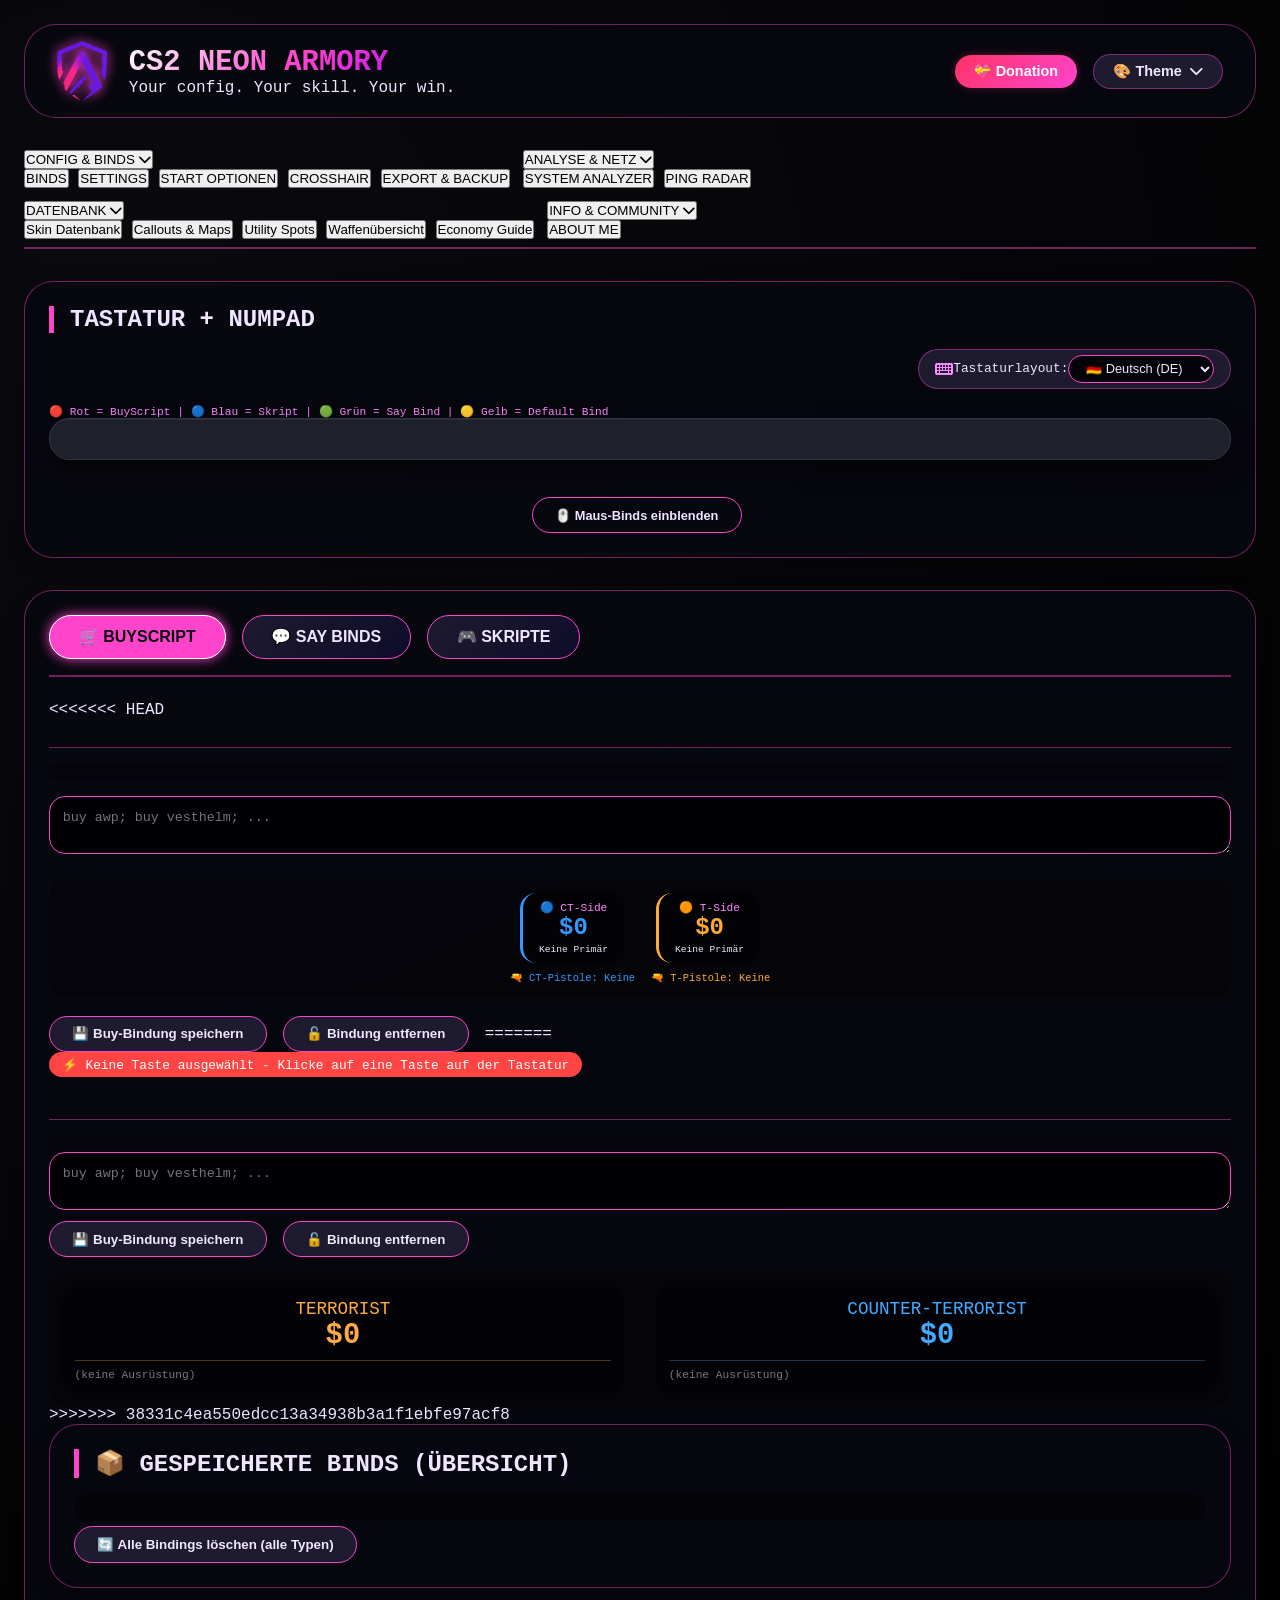
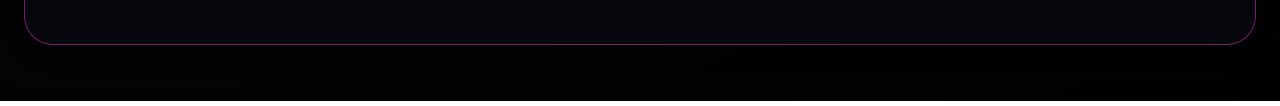
==== commit ad59bcc1: "Konflikte gelöst" ====
--- a/index.html
+++ b/index.html
@@ -209,6 +209,39 @@
             </button>
           </div>
 
+<<<<<<< HEAD
+<!-- BUY BIND CARD -->
+<div id="bindsBuyArea" class="bind-type-area active">
+  <div class="category-row" id="bindsCategoryList"></div>
+  <div class="items-grid" id="bindsItemsGrid"></div>
+  <textarea id="bindsBuyCommandInput" rows="2" placeholder="buy awp; buy vesthelm; ..."></textarea>
+  
+  <!-- LIVE ERROR CONTAINER -->
+  <div id="liveErrorContainer" style="display: none;"></div>
+  
+  <!-- PREIS-ANZEIGE FÜR T & CT -->
+  <div id="totalPriceDisplay" style="background: rgba(0,0,0,0.3); border-radius: 1rem; padding: 0.8rem; margin: 0.8rem 0; text-align: center;">
+    <div style="display: flex; gap: 2rem; justify-content: center; flex-wrap: wrap;">
+      <div style="text-align: center; padding: 0.5rem 1rem; background: rgba(0,0,0,0.3); border-radius: 1rem; border-left: 3px solid #3399ff;">
+        <div style="font-size: 0.7rem; color: var(--accent-light);">🔵 CT-Side</div>
+        <div style="font-size: 1.5rem; font-weight: bold; color: #3399ff;">$0</div>
+        <div style="font-size: 0.6rem; margin-top: 0.2rem;">Keine Primär</div>
+      </div>
+      <div style="text-align: center; padding: 0.5rem 1rem; background: rgba(0,0,0,0.3); border-radius: 1rem; border-left: 3px solid #ffaa33;">
+        <div style="font-size: 0.7rem; color: var(--accent-light);">🟠 T-Side</div>
+        <div style="font-size: 1.5rem; font-weight: bold; color: #ffaa33;">$0</div>
+        <div style="font-size: 0.6rem; margin-top: 0.2rem;">Keine Primär</div>
+      </div>
+    </div>
+    <div style="display: flex; justify-content: center; gap: 1rem; margin-top: 0.5rem; font-size: 0.65rem;">
+      <span style="color: #3399ff;">🔫 CT-Pistole: Keine</span>
+      <span style="color: #ffaa33;">🔫 T-Pistole: Keine</span>
+    </div>
+  </div>
+  
+  <button class="glow" id="bindsSaveBuyBtn">💾 Buy-Bindung speichern</button>
+  <button class="glow" id="bindsUnbindBuyBtn">🔓 Bindung entfernen</button>
+=======
           <!-- BUY BIND CARD -->
 <div id="bindsBuyArea" class="bind-type-area active">
   <!-- Status-Anzeige für ausgewählte Taste -->
@@ -242,10 +275,79 @@
       </div>
     </div>
   </div>
+>>>>>>> 38331c4ea550edcc13a34938b3a1f1ebfe97acf8
 </div>
 
 <!-- SAY BIND CARD -->
 <div id="bindsSayArea" class="bind-type-area">
+<<<<<<< HEAD
+  <!-- Beschreibung mit drei Spalten nebeneinander -->
+  <div style="background: rgba(0,0,0,0.2); border-radius: 0.8rem; padding: 0.8rem; margin-bottom: 1rem;">
+    
+    <!-- Titel -->
+    <div style="display: flex; align-items: center; gap: 0.5rem; margin-bottom: 0.8rem; border-bottom: 1px solid rgba(255,255,255,0.1); padding-bottom: 0.5rem;">
+      <i class="fas fa-comment-dots" style="color: #44cc44;"></i>
+      <strong style="color: #44cc44;">💬 Was sind Say-Binds?</strong>
+      <span style="font-size: 0.7rem; color: var(--accent-light); margin-left: auto;">Mit Say-Binds kannst du vordefinierte Nachrichten oder Server-Befehle per Tastendruck senden.</span>
+    </div>
+    
+    <!-- DREI SPALTEN NEBENEINANDER -->
+    <div style="display: flex; flex-wrap: wrap; gap: 1rem;">
+      
+      <!-- Spalte 1: Competitive / Matchmaking -->
+      <div style="flex: 1; min-width: 180px; background: rgba(255,170,51,0.08); border-radius: 0.6rem; padding: 0.5rem;">
+        <div style="color: #ffaa33; font-weight: bold; margin-bottom: 0.4rem;">🎮 Competitive / Matchmaking</div>
+        <div style="font-size: 0.7rem; line-height: 1.6;">
+          • "Rush B", "Eco Round", "Full Buy"<br>
+          • "gg", "gl hf", "nice shot", "ns"<br>
+          • "A split", "B fake", "Default"
+        </div>
+      </div>
+      
+      <!-- Spalte 2: Surf / Bhop / KZ / Community Server -->
+      <div style="flex: 1; min-width: 180px; background: rgba(68,204,68,0.08); border-radius: 0.6rem; padding: 0.5rem;">
+        <div style="color: #44cc44; font-weight: bold; margin-bottom: 0.4rem;">🏄‍♂️ Surf / Bhop / KZ / Community Server</div>
+        <div style="font-size: 0.7rem; line-height: 1.6;">
+          • <code>!r</code> oder <code>/r</code> - Neustart / Respawn<br>
+          • <code>!cp</code> oder <code>/cp</code> - Checkpoint setzen<br>
+          • <code>!tp</code> oder <code>/tp</code> - Zum Checkpoint teleportieren<br>
+          • <code>!noclip</code> oder <code>/noclip</code> - Flugmodus (falls erlaubt)
+        </div>
+      </div>
+      
+      <!-- Spalte 3: Sonstige -->
+      <div style="flex: 1; min-width: 150px; background: rgba(255,102,102,0.08); border-radius: 0.6rem; padding: 0.5rem;">
+        <div style="color: #ff6666; font-weight: bold; margin-bottom: 0.4rem;">🎨 Sonstige</div>
+        <div style="font-size: 0.7rem; line-height: 1.6;">
+          • <code>!knife</code> oder <code>/knife</code> - Messer-Menü<br>
+          • <code>!glove</code> oder <code>/glove</code> - Handschuh-Menü
+        </div>
+      </div>
+    </div>
+    
+    <!-- Tipp und Unterschied (untere Leiste) -->
+    <div style="display: flex; flex-wrap: wrap; gap: 1rem; justify-content: space-between; margin-top: 0.8rem; padding-top: 0.5rem; border-top: 1px solid rgba(255,255,255,0.1); font-size: 0.65rem; color: var(--accent-light);">
+      <div><i class="fas fa-info-circle"></i> <strong>Tipp:</strong> Die meisten Community-Server verwenden <code>!</code> oder <code>/</code> für Befehle. Teste vorher, welches Prefix auf deinem Server funktioniert!<br></div>
+      <div><i class="fas fa-exchange-alt"></i> <strong>Unterschied:</strong> "say_team" = Nur Team sichtbar | "say" = Alle Spieler sehen es</div>
+    </div>
+  </div>
+  
+  <!-- Say-Type Auswahl -->
+  <div class="say-type-selector">
+    <label><input type="radio" name="bindsSayType" value="say_team" checked /> 💬 Team (say_team)</label>
+    <label><input type="radio" name="bindsSayType" value="say" /> 🌍 Alle (say)</label>
+  </div>
+  
+  <!-- Input Feld -->
+  <input type="text" id="bindsSayCommandInput" placeholder="!r" />
+  
+  <!-- Kleine Hilfe -->
+  <div style="font-size: 0.65rem; color: var(--accent-light); margin: 0.3rem 0 0.5rem 0;">
+    💡 Beispiele: <code>!r</code> (Reset), <code>!cp</code> (Checkpoint), <code>!tp</code> (Teleport), <code>!top</code> (Bestenliste), <code>gl hf</code> (Chat)
+  </div>
+  
+  <!-- Buttons -->
+=======
   <div id="selectedKeyStatusSay" style="background: #ff4444; color: white; padding: 0.3rem 0.8rem; border-radius: 1rem; margin-bottom: 0.8rem; display: inline-block; font-size: 0.8rem;">
     ⚡ Keine Taste ausgewählt - Klicke auf eine Taste auf der Tastatur
   </div>
@@ -254,6 +356,7 @@
     <label><input type="radio" name="bindsSayType" value="say"> 🌍 Alle (say)</label>
   </div>
   <input type="text" id="bindsSayCommandInput" placeholder="Hallo zusammen!" />
+>>>>>>> 38331c4ea550edcc13a34938b3a1f1ebfe97acf8
   <button class="glow" id="bindsSaveSayBtn">💾 Say-Bindung speichern</button>
   <button class="glow" id="bindsUnbindSayBtn">🔓 Bindung entfernen</button>
 </div>
@@ -1568,7 +1671,49 @@
         </div>
 
         <div class="card">
+<<<<<<< HEAD
+<h4 style="color: var(--accent-light); margin-bottom: 0.8rem">🎮 Über CS2 Neon Studio</h4>
+        <p style="margin-bottom: 0.8rem; line-height: 1.5">
+          CS2 Neon Studio ist eine umfassende Anwendung, die speziell für Counter-Strike 2 entwickelt wurde, um Spielern eine zentrale, moderne und benutzerfreundliche Plattform zur Verwaltung ihrer Spielkonfigurationen zu bieten. Anstatt sich mit verstreuten Textdateien, komplizierten Konsolenbefehlen und veralteten Tools herumzuschlagen, vereint Neon Studio alle wichtigen Anpassungsmöglichkeiten in einer übersichtlichen Oberfläche.
+        </p>
+        
+        <div style="background: rgba(0,0,0,0.2); border-radius: 1rem; padding: 0.8rem; margin: 1rem 0;">
+          <strong>✅ Erledigt</strong> &nbsp;&nbsp;|&nbsp;&nbsp; <span style="opacity: 0.6;">⏳ To-Do</span>
+       <div style="display: flex; flex-wrap: wrap; gap: 1rem; margin: 1rem 0;">
+          <!-- Erledigt Box -->
+          <div style="flex: 1; background: rgba(0,255,0,0.1); border-radius: 1rem; padding: 0.8rem; border-left: 4px solid #00cc44;">
+            <strong style="color: #00ff66;">✅ Erledigt</strong>
+            <div style="margin-top: 0.5rem; font-size: 0.8rem; line-height: 1.6;">
+              • Buy-Binds<br>
+              • Say-Binds<br>
+              • Skripte (inkl. Aliase)<br>
+              • Config-Befehle verwalten<br>
+              • System Analyzer<br>
+              • Ping-Radar<br>
+              • Startoptionen-Generator<br>
+              • Autoexec-Export<br>
+              • Buyscript Preise hinzufügen + Berechnung für den Gesamtpreis einer Taste<br>
+            </div>
+          </div>
+          
+          <!-- To-Do Box -->
+          <div style="flex: 1; background: rgba(255,165,0,0.1); border-radius: 1rem; padding: 0.8rem; border-left: 4px solid #ffaa33;">
+            <strong style="color: #ffaa66;">⏳ To-Do / Geplant</strong>
+            <div style="margin-top: 0.5rem; font-size: 0.8rem; line-height: 1.6;">
+              • Map Overview (Callouts) Maybe Streetview für CS2 maps? <br>
+              • Mehr Skript-Templates<br>
+              • Workshop-Favoriten verwalten<br>
+              • Account-Erstellung (evtl. mit Steam)<br>
+              • Utility-Workshop<br>
+              • Mehrsprachigkeit (Englisch, Spanisch, etc.)<br>
+              • Community-Features (z.B. Teilen von Skripten)<br>
+                        
+            </div>
+          </div>
+        </div>
+=======
 <h4 style="color: var(--accent-light); margin-bottom: 0.8rem">🎮 Über CS2 Neon Armory</h4>
+>>>>>>> 38331c4ea550edcc13a34938b3a1f1ebfe97acf8
 
 <p style="margin-bottom: 0.8rem; line-height: 1.5">
   <strong>CS2 Neon Armory</strong> ist deine zentrale All-in-One-Plattform für alles rund um Counter-Strike 2. Hier findest du nicht nur Tools für deine Configs und Binds, sondern wächst Schritt für Schritt zu einem umfassenden Hub heran – mit <strong>Skins-Wiki, Settings-Datenbank, CS2-News und vielem mehr</strong>. Alles an einem Ort, ohne lästige Suche in veralteten Foren oder Dutzenden Tools.
--- a/css/stylesheet.css
+++ b/css/stylesheet.css
@@ -1995,6 +1995,12 @@
   border-top: 1px solid var(--border-color);
   color: var(--accent-light);
 }
+<<<<<<< HEAD
+@keyframes fadeOut {
+  0% { opacity: 1; transform: translateX(0); }
+  70% { opacity: 1; transform: translateX(0); }
+  100% { opacity: 0; transform: translateX(20px); }
+=======
 
 /* ======================== WAFFEN-ITEMS MIT BILDERN ======================== */
 
@@ -3622,4 +3628,5 @@
   .economy-card-body table td {
     font-size: 0.75rem;
   }
+>>>>>>> 38331c4ea550edcc13a34938b3a1f1ebfe97acf8
 }
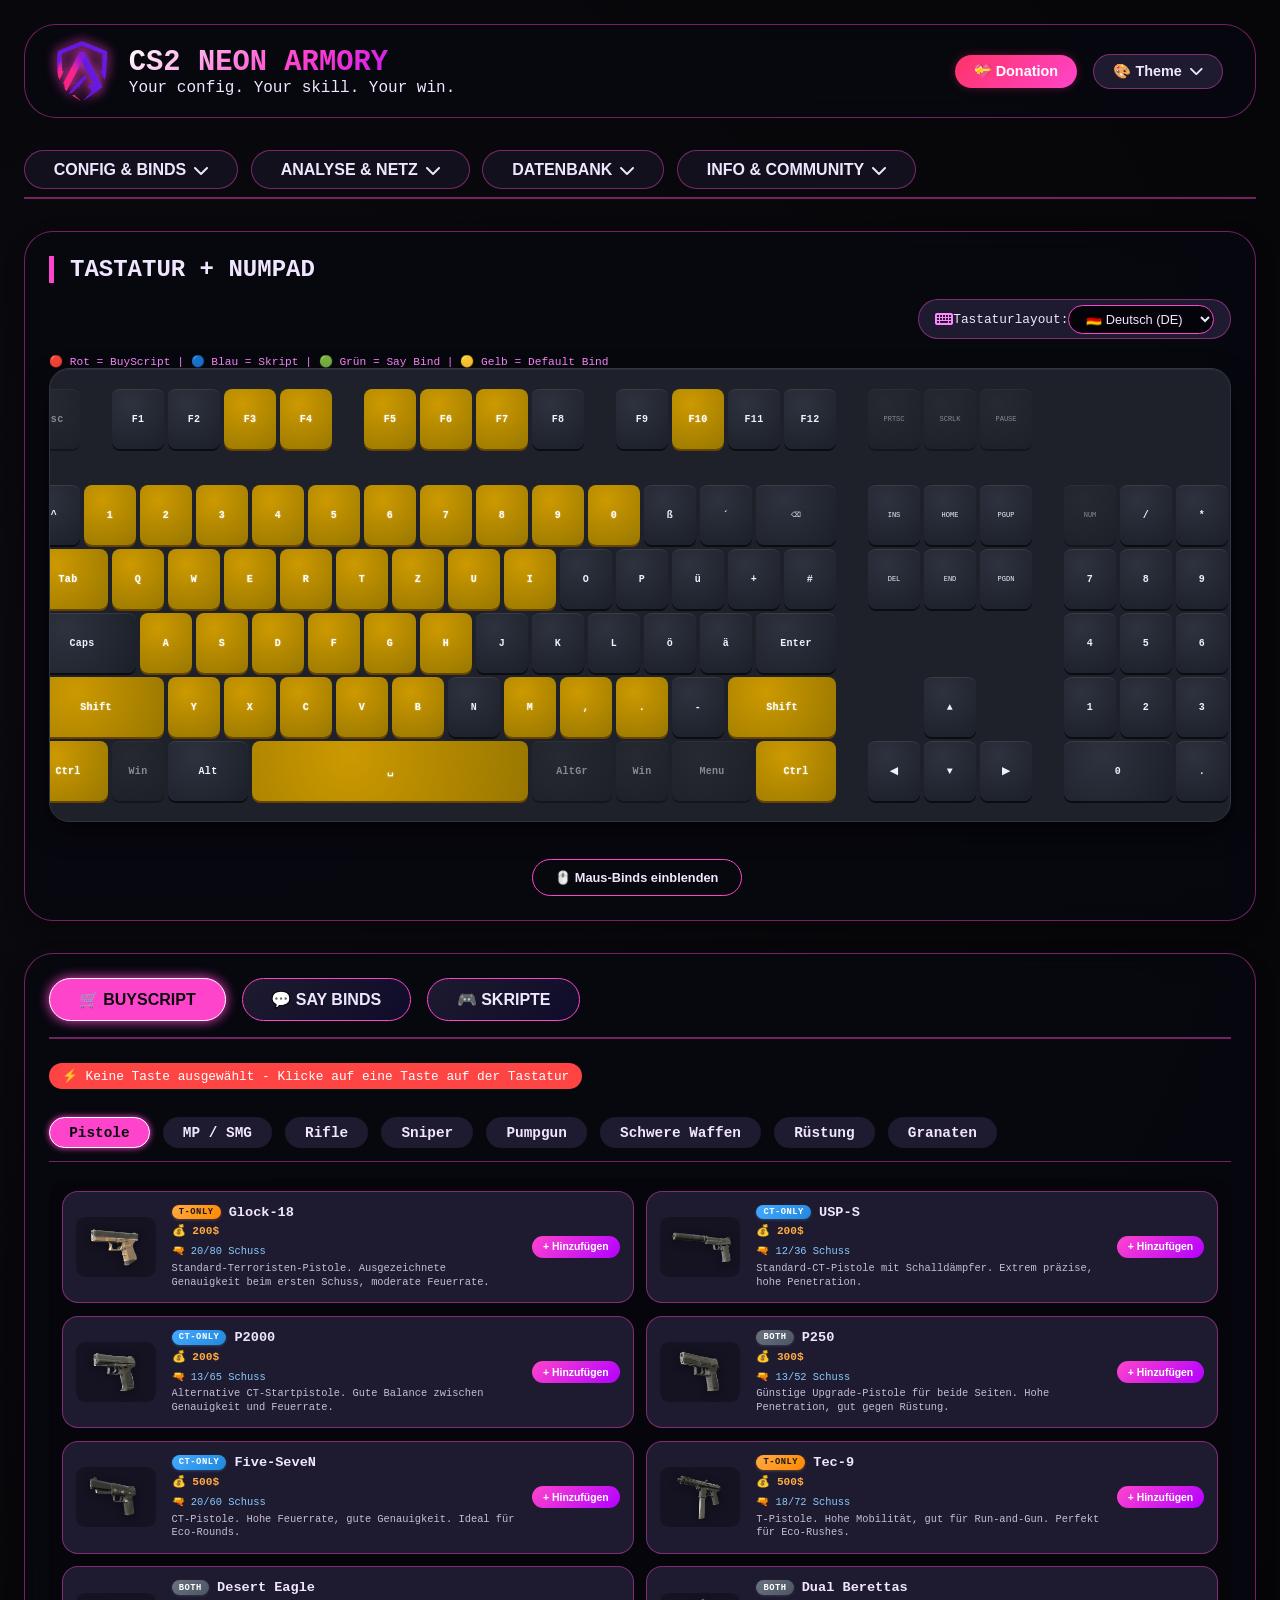
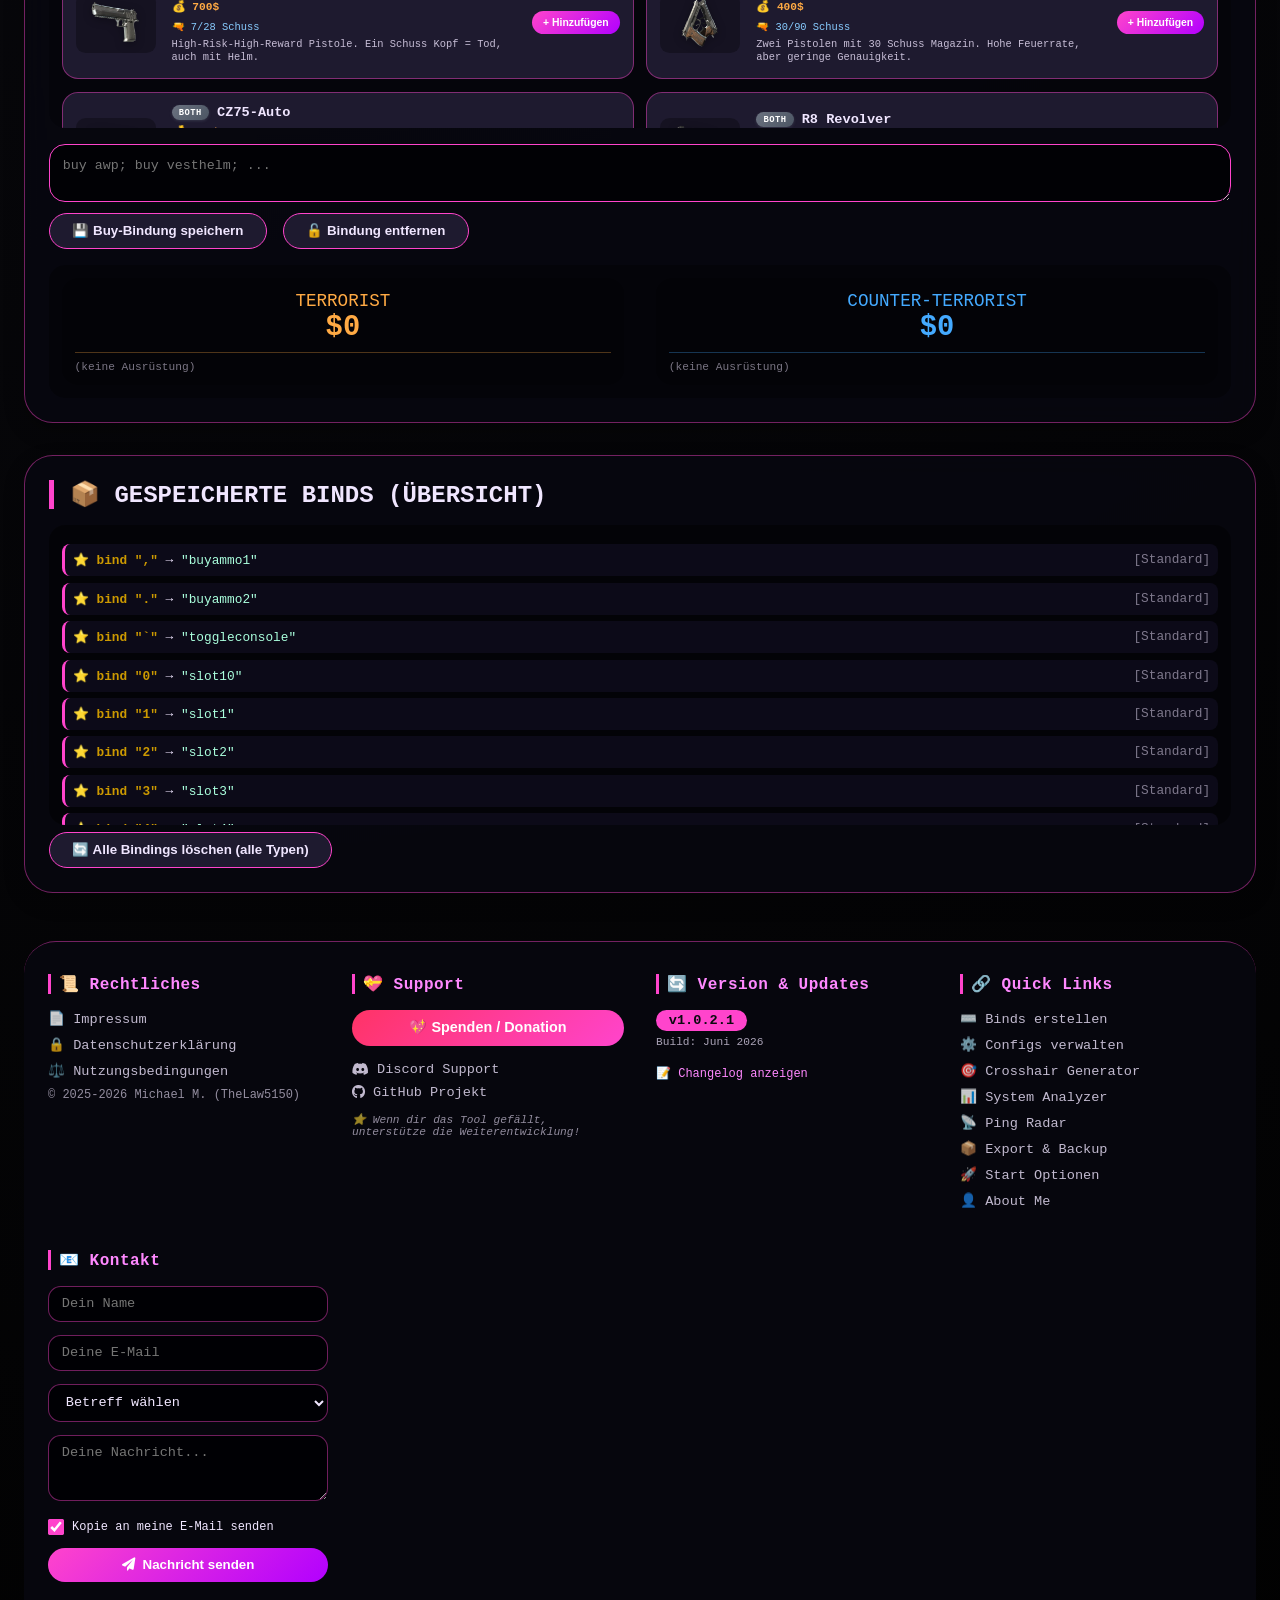
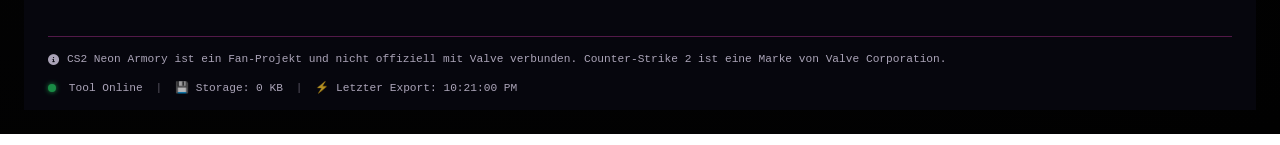
==== commit a7b1d192: "v1.0.4.0 map hub erstellt, crosshair generator angepasst" ====
--- a/index.html
+++ b/index.html
@@ -130,8 +130,7 @@
   </button>
   <div class="tab-dropdown-content" id="wikiDropdownContent">
     <button class="dropdown-tab-btn" data-tab="skinsDb">Skin Datenbank</button>
-    <button class="dropdown-tab-btn" data-tab="calloutsDb">Callouts & Maps</button>
-    <button class="dropdown-tab-btn" data-tab="utilityDb">Utility Spots</button>
+    <button class="dropdown-tab-btn" data-tab="mapKnowledge">Karten Hub</button>
     <button class="dropdown-tab-btn" data-tab="weaponsDb">Waffenübersicht</button>
     <button class="dropdown-tab-btn" data-tab="economyDb">Economy Guide</button>
   </div>
@@ -209,39 +208,6 @@
             </button>
           </div>
 
-<<<<<<< HEAD
-<!-- BUY BIND CARD -->
-<div id="bindsBuyArea" class="bind-type-area active">
-  <div class="category-row" id="bindsCategoryList"></div>
-  <div class="items-grid" id="bindsItemsGrid"></div>
-  <textarea id="bindsBuyCommandInput" rows="2" placeholder="buy awp; buy vesthelm; ..."></textarea>
-  
-  <!-- LIVE ERROR CONTAINER -->
-  <div id="liveErrorContainer" style="display: none;"></div>
-  
-  <!-- PREIS-ANZEIGE FÜR T & CT -->
-  <div id="totalPriceDisplay" style="background: rgba(0,0,0,0.3); border-radius: 1rem; padding: 0.8rem; margin: 0.8rem 0; text-align: center;">
-    <div style="display: flex; gap: 2rem; justify-content: center; flex-wrap: wrap;">
-      <div style="text-align: center; padding: 0.5rem 1rem; background: rgba(0,0,0,0.3); border-radius: 1rem; border-left: 3px solid #3399ff;">
-        <div style="font-size: 0.7rem; color: var(--accent-light);">🔵 CT-Side</div>
-        <div style="font-size: 1.5rem; font-weight: bold; color: #3399ff;">$0</div>
-        <div style="font-size: 0.6rem; margin-top: 0.2rem;">Keine Primär</div>
-      </div>
-      <div style="text-align: center; padding: 0.5rem 1rem; background: rgba(0,0,0,0.3); border-radius: 1rem; border-left: 3px solid #ffaa33;">
-        <div style="font-size: 0.7rem; color: var(--accent-light);">🟠 T-Side</div>
-        <div style="font-size: 1.5rem; font-weight: bold; color: #ffaa33;">$0</div>
-        <div style="font-size: 0.6rem; margin-top: 0.2rem;">Keine Primär</div>
-      </div>
-    </div>
-    <div style="display: flex; justify-content: center; gap: 1rem; margin-top: 0.5rem; font-size: 0.65rem;">
-      <span style="color: #3399ff;">🔫 CT-Pistole: Keine</span>
-      <span style="color: #ffaa33;">🔫 T-Pistole: Keine</span>
-    </div>
-  </div>
-  
-  <button class="glow" id="bindsSaveBuyBtn">💾 Buy-Bindung speichern</button>
-  <button class="glow" id="bindsUnbindBuyBtn">🔓 Bindung entfernen</button>
-=======
           <!-- BUY BIND CARD -->
 <div id="bindsBuyArea" class="bind-type-area active">
   <!-- Status-Anzeige für ausgewählte Taste -->
@@ -275,79 +241,10 @@
       </div>
     </div>
   </div>
->>>>>>> 38331c4ea550edcc13a34938b3a1f1ebfe97acf8
 </div>
 
 <!-- SAY BIND CARD -->
 <div id="bindsSayArea" class="bind-type-area">
-<<<<<<< HEAD
-  <!-- Beschreibung mit drei Spalten nebeneinander -->
-  <div style="background: rgba(0,0,0,0.2); border-radius: 0.8rem; padding: 0.8rem; margin-bottom: 1rem;">
-    
-    <!-- Titel -->
-    <div style="display: flex; align-items: center; gap: 0.5rem; margin-bottom: 0.8rem; border-bottom: 1px solid rgba(255,255,255,0.1); padding-bottom: 0.5rem;">
-      <i class="fas fa-comment-dots" style="color: #44cc44;"></i>
-      <strong style="color: #44cc44;">💬 Was sind Say-Binds?</strong>
-      <span style="font-size: 0.7rem; color: var(--accent-light); margin-left: auto;">Mit Say-Binds kannst du vordefinierte Nachrichten oder Server-Befehle per Tastendruck senden.</span>
-    </div>
-    
-    <!-- DREI SPALTEN NEBENEINANDER -->
-    <div style="display: flex; flex-wrap: wrap; gap: 1rem;">
-      
-      <!-- Spalte 1: Competitive / Matchmaking -->
-      <div style="flex: 1; min-width: 180px; background: rgba(255,170,51,0.08); border-radius: 0.6rem; padding: 0.5rem;">
-        <div style="color: #ffaa33; font-weight: bold; margin-bottom: 0.4rem;">🎮 Competitive / Matchmaking</div>
-        <div style="font-size: 0.7rem; line-height: 1.6;">
-          • "Rush B", "Eco Round", "Full Buy"<br>
-          • "gg", "gl hf", "nice shot", "ns"<br>
-          • "A split", "B fake", "Default"
-        </div>
-      </div>
-      
-      <!-- Spalte 2: Surf / Bhop / KZ / Community Server -->
-      <div style="flex: 1; min-width: 180px; background: rgba(68,204,68,0.08); border-radius: 0.6rem; padding: 0.5rem;">
-        <div style="color: #44cc44; font-weight: bold; margin-bottom: 0.4rem;">🏄‍♂️ Surf / Bhop / KZ / Community Server</div>
-        <div style="font-size: 0.7rem; line-height: 1.6;">
-          • <code>!r</code> oder <code>/r</code> - Neustart / Respawn<br>
-          • <code>!cp</code> oder <code>/cp</code> - Checkpoint setzen<br>
-          • <code>!tp</code> oder <code>/tp</code> - Zum Checkpoint teleportieren<br>
-          • <code>!noclip</code> oder <code>/noclip</code> - Flugmodus (falls erlaubt)
-        </div>
-      </div>
-      
-      <!-- Spalte 3: Sonstige -->
-      <div style="flex: 1; min-width: 150px; background: rgba(255,102,102,0.08); border-radius: 0.6rem; padding: 0.5rem;">
-        <div style="color: #ff6666; font-weight: bold; margin-bottom: 0.4rem;">🎨 Sonstige</div>
-        <div style="font-size: 0.7rem; line-height: 1.6;">
-          • <code>!knife</code> oder <code>/knife</code> - Messer-Menü<br>
-          • <code>!glove</code> oder <code>/glove</code> - Handschuh-Menü
-        </div>
-      </div>
-    </div>
-    
-    <!-- Tipp und Unterschied (untere Leiste) -->
-    <div style="display: flex; flex-wrap: wrap; gap: 1rem; justify-content: space-between; margin-top: 0.8rem; padding-top: 0.5rem; border-top: 1px solid rgba(255,255,255,0.1); font-size: 0.65rem; color: var(--accent-light);">
-      <div><i class="fas fa-info-circle"></i> <strong>Tipp:</strong> Die meisten Community-Server verwenden <code>!</code> oder <code>/</code> für Befehle. Teste vorher, welches Prefix auf deinem Server funktioniert!<br></div>
-      <div><i class="fas fa-exchange-alt"></i> <strong>Unterschied:</strong> "say_team" = Nur Team sichtbar | "say" = Alle Spieler sehen es</div>
-    </div>
-  </div>
-  
-  <!-- Say-Type Auswahl -->
-  <div class="say-type-selector">
-    <label><input type="radio" name="bindsSayType" value="say_team" checked /> 💬 Team (say_team)</label>
-    <label><input type="radio" name="bindsSayType" value="say" /> 🌍 Alle (say)</label>
-  </div>
-  
-  <!-- Input Feld -->
-  <input type="text" id="bindsSayCommandInput" placeholder="!r" />
-  
-  <!-- Kleine Hilfe -->
-  <div style="font-size: 0.65rem; color: var(--accent-light); margin: 0.3rem 0 0.5rem 0;">
-    💡 Beispiele: <code>!r</code> (Reset), <code>!cp</code> (Checkpoint), <code>!tp</code> (Teleport), <code>!top</code> (Bestenliste), <code>gl hf</code> (Chat)
-  </div>
-  
-  <!-- Buttons -->
-=======
   <div id="selectedKeyStatusSay" style="background: #ff4444; color: white; padding: 0.3rem 0.8rem; border-radius: 1rem; margin-bottom: 0.8rem; display: inline-block; font-size: 0.8rem;">
     ⚡ Keine Taste ausgewählt - Klicke auf eine Taste auf der Tastatur
   </div>
@@ -356,7 +253,6 @@
     <label><input type="radio" name="bindsSayType" value="say"> 🌍 Alle (say)</label>
   </div>
   <input type="text" id="bindsSayCommandInput" placeholder="Hallo zusammen!" />
->>>>>>> 38331c4ea550edcc13a34938b3a1f1ebfe97acf8
   <button class="glow" id="bindsSaveSayBtn">💾 Say-Bindung speichern</button>
   <button class="glow" id="bindsUnbindSayBtn">🔓 Bindung entfernen</button>
 </div>
@@ -901,20 +797,10 @@
   <div class="card">
     <h2>🎯 CROSSHAIR GENERATOR</h2>
     <div class="info-hint">🎨 Gestalte dein perfektes Fadenkreuz – Live-Vorschau & fertige CS2-Befehle zum Kopieren</div>
+    <div id="crosshairControls">
+    </div>
+
     
-    <div id="crosshairPreviewContainer">
-      <canvas id="crosshairCanvas" width="800" height="200" style="max-width:100%; height:auto; aspect-ratio:800/200; background: #05080e; border-radius: 16px;"></canvas>
-    </div>
-
-    <div id="crosshairControls">
-      <!-- Wird von JS befüllt -->
-    </div>
-
-    <div class="config-footer" style="margin-top: 1.5rem;">
-      <h3>📋 CS2 Konfigurations-Befehle</h3>
-      <textarea id="crosshairConfigText" rows="5" readonly></textarea>
-      <button id="copyCrosshairBtn" class="glow">📎 Befehle kopieren</button>
-    </div>
   </div>
 </div>
 
@@ -923,7 +809,7 @@
         <div class="card">
           <h2>📦 ALL-IN-ONE EXPORT</h2>
           
-          <!-- ANLEITUNG: Wohin mit der autoexec.cfg -->
+          <!-- ANLEITUNG -->
           <div style="background: var(--accent); border-radius: 1rem; padding: 1rem; margin-bottom: 1.5rem; color: #0a0a0f;">
             <div style="display: flex; align-items: center; gap: 0.8rem; margin-bottom: 0.8rem;">
               <i class="fas fa-folder-open" style="font-size: 1.5rem;"></i>
@@ -975,39 +861,23 @@
   </div>
 </div>
 
-<!-- ======================== DATENBANK - CALLOUTS & MAPS ======================== -->
-<div id="calloutsDb" class="tab-content">
-  <div class="card" style="text-align: center; padding: 3rem 2rem;">
-    <i class="fas fa-map" style="font-size: 4rem; color: var(--accent); margin-bottom: 1rem;"></i>
-    <h2>🗺️ Callouts & Maps</h2>
-    <div class="info-hint" style="display: inline-block; margin: 1rem auto;">
-      🚧 In Entwicklung
-    </div>
-    <p style="margin: 1rem 0; font-size: 1.1rem;">Interaktive Maps mit allen Callouts und Positionen</p>
-    <p style="opacity: 0.7;">📅 Geplant: Alle Competitive Maps (Mirage, Inferno, Nuke, Ancient, etc.) mit deutschen/englischen Callouts</p>
-    <div style="margin-top: 2rem;">
-      <button class="glow" onclick="document.querySelector('[data-tab=\'bindsTab\']').click()">
-        🔄 Zurück zum Tool
-      </button>
-    </div>
-  </div>
-</div>
-
-<!-- ======================== DATENBANK - UTILITY SPOTS ======================== -->
-<div id="utilityDb" class="tab-content">
-  <div class="card" style="text-align: center; padding: 3rem 2rem;">
-    <i class="fas fa-grenade" style="font-size: 4rem; color: var(--accent); margin-bottom: 1rem;"></i>
-    <h2>💣 Utility Spots</h2>
-    <div class="info-hint" style="display: inline-block; margin: 1rem auto;">
-      🚧 In Entwicklung
-    </div>
-    <p style="margin: 1rem 0; font-size: 1.1rem;">Smokes, Flashbangs, Molotovs – Die besten Lineups</p>
-    <p style="opacity: 0.7;">📅 Geplant: Video-Tutorials und Positionskarten für Smokes, Molly-Spots und Flash-Lineups</p>
-    <div style="margin-top: 2rem;">
-      <button class="glow" onclick="document.querySelector('[data-tab=\'bindsTab\']').click()">
-        🔄 Zurück zum Tool
-      </button>
-    </div>
+<!-- ======================== KARTEN HUB ======================== -->
+<!-- ======================== KARTEN HUB ======================== -->
+<div id="mapKnowledge" class="tab-content">
+  <div class="card">
+    <h2>🗺️ KARTEN HUB</h2>
+    <div class="info-hint">
+      📍 Alle Maps, Callouts, Utility Spots, Strategien und mehr – zentral an einem Ort
+    </div>
+    
+    <!-- Map-Grid -->
+    <div id="mapHubGrid"></div>
+    
+    <!-- Kategorien (wird nach Map-Auswahl angezeigt) -->
+    <div id="mapHubCategories" style="display: none;"></div>
+    
+    <!-- Inhaltsbereich -->
+    <div id="mapHubContent" style="display: none;"></div>
   </div>
 </div>
 
@@ -1671,49 +1541,7 @@
         </div>
 
         <div class="card">
-<<<<<<< HEAD
-<h4 style="color: var(--accent-light); margin-bottom: 0.8rem">🎮 Über CS2 Neon Studio</h4>
-        <p style="margin-bottom: 0.8rem; line-height: 1.5">
-          CS2 Neon Studio ist eine umfassende Anwendung, die speziell für Counter-Strike 2 entwickelt wurde, um Spielern eine zentrale, moderne und benutzerfreundliche Plattform zur Verwaltung ihrer Spielkonfigurationen zu bieten. Anstatt sich mit verstreuten Textdateien, komplizierten Konsolenbefehlen und veralteten Tools herumzuschlagen, vereint Neon Studio alle wichtigen Anpassungsmöglichkeiten in einer übersichtlichen Oberfläche.
-        </p>
-        
-        <div style="background: rgba(0,0,0,0.2); border-radius: 1rem; padding: 0.8rem; margin: 1rem 0;">
-          <strong>✅ Erledigt</strong> &nbsp;&nbsp;|&nbsp;&nbsp; <span style="opacity: 0.6;">⏳ To-Do</span>
-       <div style="display: flex; flex-wrap: wrap; gap: 1rem; margin: 1rem 0;">
-          <!-- Erledigt Box -->
-          <div style="flex: 1; background: rgba(0,255,0,0.1); border-radius: 1rem; padding: 0.8rem; border-left: 4px solid #00cc44;">
-            <strong style="color: #00ff66;">✅ Erledigt</strong>
-            <div style="margin-top: 0.5rem; font-size: 0.8rem; line-height: 1.6;">
-              • Buy-Binds<br>
-              • Say-Binds<br>
-              • Skripte (inkl. Aliase)<br>
-              • Config-Befehle verwalten<br>
-              • System Analyzer<br>
-              • Ping-Radar<br>
-              • Startoptionen-Generator<br>
-              • Autoexec-Export<br>
-              • Buyscript Preise hinzufügen + Berechnung für den Gesamtpreis einer Taste<br>
-            </div>
-          </div>
-          
-          <!-- To-Do Box -->
-          <div style="flex: 1; background: rgba(255,165,0,0.1); border-radius: 1rem; padding: 0.8rem; border-left: 4px solid #ffaa33;">
-            <strong style="color: #ffaa66;">⏳ To-Do / Geplant</strong>
-            <div style="margin-top: 0.5rem; font-size: 0.8rem; line-height: 1.6;">
-              • Map Overview (Callouts) Maybe Streetview für CS2 maps? <br>
-              • Mehr Skript-Templates<br>
-              • Workshop-Favoriten verwalten<br>
-              • Account-Erstellung (evtl. mit Steam)<br>
-              • Utility-Workshop<br>
-              • Mehrsprachigkeit (Englisch, Spanisch, etc.)<br>
-              • Community-Features (z.B. Teilen von Skripten)<br>
-                        
-            </div>
-          </div>
-        </div>
-=======
 <h4 style="color: var(--accent-light); margin-bottom: 0.8rem">🎮 Über CS2 Neon Armory</h4>
->>>>>>> 38331c4ea550edcc13a34938b3a1f1ebfe97acf8
 
 <p style="margin-bottom: 0.8rem; line-height: 1.5">
   <strong>CS2 Neon Armory</strong> ist deine zentrale All-in-One-Plattform für alles rund um Counter-Strike 2. Hier findest du nicht nur Tools für deine Configs und Binds, sondern wächst Schritt für Schritt zu einem umfassenden Hub heran – mit <strong>Skins-Wiki, Settings-Datenbank, CS2-News und vielem mehr</strong>. Alles an einem Ort, ohne lästige Suche in veralteten Foren oder Dutzenden Tools.
@@ -1916,6 +1744,7 @@
     <script src="js/donation.js"></script>
     <script src="js/weaponsdb.js"></script>
     <script src="js/economy.js"></script>
+    <script src="js/maphub.js"></script>
     <script src="js/main.js"></script>
   </body>
 </html>
--- a/css/stylesheet.css
+++ b/css/stylesheet.css
@@ -1206,46 +1206,6 @@
   font-weight: bold;
 }
 
-.history-average {
-  background: rgba(var(--accent-rgb, 255, 68, 204), 0.15);
-  border-left: 3px solid var(--accent);
-  margin-top: 0.3rem;
-}
-
-.history-average .history-time {
-  color: var(--accent);
-  font-weight: bold;
-}
-
-.ping-result {
-  background: var(--btn-bg);
-  border-radius: 0.8rem;
-  margin-bottom: 0.5rem;
-  transition: 0.1s;
-}
-
-.ping-excellent {
-  border-left: 4px solid #00ff66;
-  background: rgba(0, 255, 102, 0.05);
-}
-.ping-good {
-  border-left: 4px solid #aaff66;
-  background: rgba(170, 255, 102, 0.05);
-}
-.ping-ok {
-  border-left: 4px solid #ffaa66;
-  background: rgba(255, 170, 102, 0.05);
-}
-.ping-bad {
-  border-left: 4px solid #ff6666;
-  background: rgba(255, 102, 102, 0.05);
-}
-.ping-timeout {
-  border-left: 4px solid #666666;
-  background: rgba(102, 102, 102, 0.05);
-  opacity: 0.7;
-}
-
 /* Tabellen-Styling */
 #pingHistory table {
   font-family: monospace;
@@ -1264,7 +1224,6 @@
   background: rgba(255, 255, 255, 0.05);
 }
 
-/* Tabelle scrollbar auf kleinen Bildschirmen */
 @media (max-width: 768px) {
   #pingHistory {
     font-size: 0.7rem;
@@ -1450,12 +1409,13 @@
   background: radial-gradient(circle at 35% 25%, #2d323e, #1b1f29);
   border: none;
   border-radius: 8px;
-  box-shadow: 0 2px 0 #0a0c10, inset 0 1px 0 rgba(255, 255, 255, 0.08);
+  box-shadow:
+    0 2px 0 #0a0c10,
+    inset 0 1px 0 rgba(255, 255, 255, 0.08);
   color: #eef2ff;
   font-family: "Segoe UI", "Roboto", monospace;
   font-weight: 600;
   font-size: 10px;
-  /* text-transform: lowercase;  <- DIESE ZEILE LÖSCHEN ODER AUSKOMMENTIEREN */
   cursor: pointer;
   transition: all 0.05s linear;
   display: flex;
@@ -1499,6 +1459,19 @@
   box-shadow: 0 2px 0 #003300;
   color: white;
   text-shadow: 0 0 2px rgba(255, 255, 255, 0.5);
+}
+
+.app__key--bound-default {
+  background: radial-gradient(circle at 35% 25%, #cc9900, #997700);
+  box-shadow: 0 2px 0 #664400;
+  color: white;
+  text-shadow: 0 0 2px rgba(255, 255, 255, 0.5);
+}
+
+.app__key--bound-default:hover {
+  box-shadow:
+    0 0 12px #ffcc33,
+    0 4px 8px rgba(0, 0, 0, 0.3);
 }
 
 /* Gesperrte Tasten (ESC, Win) */
@@ -1571,6 +1544,18 @@
   background: radial-gradient(circle at 35% 25%, #2a882a, #0a550a);
 }
 
+.mouse-key--bound-default {
+  background: radial-gradient(circle at 35% 25%, #cc9900, #997700);
+  box-shadow: 0 2px 0 #664400;
+  color: white;
+}
+
+.mouse-key--bound-default:hover {
+  box-shadow:
+    0 0 12px #ffcc33,
+    0 4px 8px rgba(0, 0, 0, 0.3);
+}
+
 /* Toggle-Button */
 #toggleMouseArea {
   margin-top: 1rem;
@@ -1602,50 +1587,26 @@
 
 /* ======================== HOVER EFFEKT ======================== */
 
-/* Hover-Effekt für alle Tasten */
-.app__key:hover {
+.app__key:hover,
+.mouse-key:hover {
   transform: translateY(-2px) scale(1.05);
   filter: brightness(1.2);
   transition: all 0.1s ease;
   z-index: 10;
-}
-
-.app__key:active {
+  box-shadow:
+    0 0 12px var(--accent-glow),
+    0 4px 8px rgba(0, 0, 0, 0.3);
+}
+
+.app__key:active,
+.mouse-key:active {
   transform: translateY(1px) scale(0.98);
 }
 
 /* Gebundene Tasten Hover */
 .app__key--bound-buy:hover,
 .app__key--bound-script:hover,
-.app__key--bound-say:hover {
-  transform: translateY(-2px) scale(1.05);
-  filter: brightness(1.15);
-  transition: all 0.1s ease;
-}
-
-/* Gesperrte Tasten - kein Hover-Effekt */
-.app__key--locked {
-  opacity: 0.5;
-}
-
-.app__key--locked:hover {
-  transform: none;
-  filter: none;
-  cursor: not-allowed;
-}
-
-/* Maus-Tasten Hover-Effekt */
-.mouse-key:hover {
-  transform: translateY(-2px) scale(1.05);
-  filter: brightness(1.2);
-  transition: all 0.1s ease;
-}
-
-.mouse-key:active {
-  transform: translateY(1px) scale(0.98);
-}
-
-/* Gebundene Maus-Tasten Hover */
+.app__key--bound-say:hover,
 .mouse-key--bound-buy:hover,
 .mouse-key--bound-script:hover,
 .mouse-key--bound-say:hover {
@@ -1653,124 +1614,37 @@
   filter: brightness(1.15);
 }
 
-/* Leuchtender Glow beim Hover für alle Tasten */
-.app__key:hover,
-.mouse-key:hover {
-  box-shadow:
-    0 0 12px var(--accent-glow),
-    0 4px 8px rgba(0, 0, 0, 0.3);
+/* Gesperrte Tasten - kein Hover-Effekt */
+.app__key--locked {
+  opacity: 0.5;
+}
+
+.app__key--locked:hover {
+  transform: none;
+  filter: none;
+  cursor: not-allowed;
 }
 
 /* Spezifische Hover-Farben für gebundene Tasten */
-.app__key--bound-buy:hover {
-  box-shadow:
-    0 0 12px #ff0000,
-    0 4px 8px rgba(0, 0, 0, 0.3);
-}
-
-.app__key--bound-script:hover {
-  box-shadow:
-    0 0 12px #2288dd,
-    0 4px 8px rgba(0, 0, 0, 0.3);
-}
-
-.app__key--bound-say:hover {
-  box-shadow:
-    0 0 12px #44cc44,
-    0 4px 8px rgba(0, 0, 0, 0.3);
-}
-
-/* Maus-Tasten Hover Glow */
+.app__key--bound-buy:hover,
 .mouse-key--bound-buy:hover {
   box-shadow:
     0 0 12px #ff0000,
     0 4px 8px rgba(0, 0, 0, 0.3);
 }
 
+.app__key--bound-script:hover,
 .mouse-key--bound-script:hover {
   box-shadow:
     0 0 12px #2288dd,
     0 4px 8px rgba(0, 0, 0, 0.3);
 }
 
+.app__key--bound-say:hover,
 .mouse-key--bound-say:hover {
   box-shadow:
     0 0 12px #44cc44,
     0 4px 8px rgba(0, 0, 0, 0.3);
-}
-
-/* STANDARD CS2 BINDS - GELB */
-.key.bound-default,
-.numpad-key.bound-default {
-  background: #cc9900;
-  border-color: #ffcc33;
-  box-shadow: 0 0 4px #ffcc33;
-}
-
-body.theme-pink .key.bound-default,
-body.theme-pink .numpad-key.bound-default {
-  background: #cc9900;
-  border-color: #ffcc33;
-  box-shadow: 0 0 4px #ffcc33;
-}
-
-body.theme-red .key.bound-default,
-body.theme-red .numpad-key.bound-default {
-  background: #cc9900;
-  border-color: #ffcc33;
-  box-shadow: 0 0 4px #ffcc33;
-}
-
-body.theme-yellow .key.bound-default,
-body.theme-yellow .numpad-key.bound-default {
-  background: #997700;
-  border-color: #ffcc33;
-  box-shadow: 0 0 4px #ffaa00;
-}
-
-body.theme-green .key.bound-default,
-body.theme-green .numpad-key.bound-default {
-  background: #998800;
-  border-color: #ddbb33;
-  box-shadow: 0 0 4px #ddbb33;
-}
-
-body.theme-blue .key.bound-default,
-body.theme-blue .numpad-key.bound-default {
-  background: #998800;
-  border-color: #ddbb33;
-  box-shadow: 0 0 4px #ddbb33;
-}
-
-/* Hover für Default-Tasten */
-.key.bound-default:hover,
-.numpad-key.bound-default:hover {
-  filter: brightness(1.15);
-  transform: translateY(-2px) scale(1.05);
-  box-shadow: 0 0 12px #ffcc33, 0 4px 8px rgba(0, 0, 0, 0.3);
-}
-
-/* Standard CS2 Binds - Gelb für Grid-Tastatur */
-.app__key--bound-default {
-  background: radial-gradient(circle at 35% 25%, #cc9900, #997700);
-  box-shadow: 0 2px 0 #664400;
-  color: white;
-  text-shadow: 0 0 2px rgba(255, 255, 255, 0.5);
-}
-
-.app__key--bound-default:hover {
-  box-shadow: 0 0 12px #ffcc33, 0 4px 8px rgba(0, 0, 0, 0.3);
-}
-
-/* Standard CS2 Binds für Maus-Tasten - Gelb */
-.mouse-key--bound-default {
-  background: radial-gradient(circle at 35% 25%, #cc9900, #997700);
-  box-shadow: 0 2px 0 #664400;
-  color: white;
-}
-
-.mouse-key--bound-default:hover {
-  box-shadow: 0 0 12px #ffcc33, 0 4px 8px rgba(0, 0, 0, 0.3);
 }
 
 /* ======================== THEME DROPDOWN ======================== */
@@ -1995,12 +1869,6 @@
   border-top: 1px solid var(--border-color);
   color: var(--accent-light);
 }
-<<<<<<< HEAD
-@keyframes fadeOut {
-  0% { opacity: 1; transform: translateX(0); }
-  70% { opacity: 1; transform: translateX(0); }
-  100% { opacity: 0; transform: translateX(20px); }
-=======
 
 /* ======================== WAFFEN-ITEMS MIT BILDERN ======================== */
 
@@ -2230,42 +2098,20 @@
   #itemsGrid {
     grid-template-columns: 1fr;
   }
-  
+
   .weapon-item {
     flex-wrap: wrap;
   }
-  
+
   .weapon-image {
     width: 60px;
     height: 45px;
   }
-  
+
   .weapon-action-btn {
     margin-top: 0.3rem;
     width: 100%;
   }
-}
-
-/* Waffenbild */
-.weapon-image {
-  width: 80px;
-  height: 60px;
-  flex-shrink: 0;
-  background: rgba(0, 0, 0, 0.4);
-  border-radius: 0.6rem;
-  display: flex;
-  align-items: center;
-  justify-content: center;
-  overflow: hidden;
-  padding: 0.3rem;
-}
-
-.weapon-image img {
-  max-width: 100%;
-  max-height: 100%;
-  object-fit: contain;
-  filter: drop-shadow(0 2px 4px rgba(0, 0, 0, 0.3));
-  transition: transform 0.2s ease;
 }
 
 /* Speziell für Equipment-Icons (kleiner machen) */
@@ -2288,26 +2134,173 @@
 /* Ausgewählte Taste hervorheben */
 .app__key--active,
 .key.active-key {
-  background: radial-gradient(circle at 35% 25%, var(--accent), var(--accent-dark));
-  box-shadow: 0 0 0 2px white, 0 0 0 4px var(--accent);
+  background: radial-gradient(
+    circle at 35% 25%,
+    var(--accent),
+    var(--accent-dark)
+  );
+  box-shadow:
+    0 0 0 2px white,
+    0 0 0 4px var(--accent);
   color: white;
   transform: scale(1.02);
 }
 
 /* ======================== CROSSHAIR GENERATOR STYLES ======================== */
-#crosshairPreviewContainer {
-  background: #0a0e17;
-  border-radius: 28px;
-  padding: 20px;
-  margin-bottom: 24px;
+
+/* Vorschau-Bereich */
+.crosshair-preview-area {
+  background: var(--btn-bg);
+  border-radius: 1.2rem;
   border: 1px solid var(--border-color);
+  margin-bottom: 1.5rem;
+  overflow: hidden;
+}
+
+.preview-header {
+  background: rgba(0, 0, 0, 0.3);
+  padding: 0.5rem 1rem;
+  font-size: 0.7rem;
+  font-weight: bold;
+  color: var(--accent-light);
+  border-bottom: 1px solid var(--border-color);
+  display: flex;
+  align-items: center;
+  gap: 0.5rem;
+}
+
+/* ZENTRIERTES Layout - Pfeile NEBEN dem Canvas */
+.preview-container-centered {
+  display: flex;
+  align-items: center;
+  justify-content: center;
+  gap: 1.5rem;
+  padding: 1.5rem;
+}
+
+.preview-canvas-wrapper {
+  position: relative;
+  flex-shrink: 0;
+  border-radius: 12px;
+  overflow: hidden;
+  border: 1px solid var(--border-color);
+  box-shadow: 0 4px 12px rgba(0, 0, 0, 0.3);
 }
 
 #crosshairCanvas {
   display: block;
-  margin: 0 auto;
+  width: 800px;
+  height: 200px;
   cursor: crosshair;
-  box-shadow: 0 0 0 2px rgba(255, 255, 255, 0.08), 0 10px 20px -8px black;
+}
+
+/* Badge unten rechts im Canvas */
+.preview-badge {
+  position: absolute;
+  bottom: 8px;
+  right: 12px;
+  background: rgba(0, 0, 0, 0.7);
+  backdrop-filter: blur(4px);
+  padding: 0.2rem 0.8rem;
+  border-radius: 2rem;
+  font-size: 0.7rem;
+  font-family: monospace;
+  display: flex;
+  gap: 0.5rem;
+  color: #ccc;
+  font-weight: bold;
+}
+
+.preview-badge span:first-child {
+  color: var(--accent-light);
+}
+
+.preview-badge .separator {
+  color: #666;
+}
+
+/* Pfeil-Buttons */
+.preview-arrow {
+  background: linear-gradient(135deg, var(--accent-dark), var(--accent));
+  border: none;
+  width: 52px;
+  height: 52px;
+  border-radius: 50%;
+  cursor: pointer;
+  font-size: 1.4rem;
+  color: white;
+  display: flex;
+  align-items: center;
+  justify-content: center;
+  transition: all 0.2s ease;
+  flex-shrink: 0;
+  box-shadow: 0 2px 8px rgba(0, 0, 0, 0.3);
+}
+
+.preview-arrow:hover {
+  transform: scale(1.1);
+  box-shadow: 0 0 12px var(--accent-glow);
+}
+
+.preview-arrow:active {
+  transform: scale(0.95);
+}
+
+/* Responsive */
+@media (max-width: 1000px) {
+  #crosshairCanvas {
+    width: 100%;
+    height: auto;
+  }
+  
+  .preview-arrow {
+    width: 44px;
+    height: 44px;
+    font-size: 1.2rem;
+  }
+  
+  .preview-container-centered {
+    gap: 1rem;
+    padding: 1rem;
+  }
+}
+
+@media (max-width: 700px) {
+  .preview-container-centered {
+    gap: 0.8rem;
+    padding: 0.8rem;
+  }
+  
+  .preview-arrow {
+    width: 38px;
+    height: 38px;
+    font-size: 1rem;
+  }
+  
+  .preview-badge {
+    bottom: 4px;
+    right: 6px;
+    padding: 0.15rem 0.6rem;
+    font-size: 0.6rem;
+  }
+}
+
+@media (max-width: 550px) {
+  .preview-container-centered {
+    flex-direction: column;
+  }
+  
+  .preview-arrow {
+    width: 44px;
+    height: 44px;
+  }
+}
+
+/* ======================== DREI PANELS ======================== */
+.crosshair-controls-grid {
+  display: grid;
+  grid-template-columns: repeat(auto-fit, minmax(300px, 1fr));
+  gap: 1rem;
 }
 
 .crosshair-panel {
@@ -2315,188 +2308,171 @@
   border-radius: 1.2rem;
   border: 1px solid var(--border-color);
   overflow: hidden;
-  margin-bottom: 1rem;
 }
 
 .crosshair-panel-header {
   background: rgba(0, 0, 0, 0.3);
-  padding: 0.8rem 1.2rem;
+  padding: 0.7rem 1rem;
   font-weight: bold;
   border-bottom: 1px solid var(--border-color);
   color: var(--accent-light);
+  font-size: 0.85rem;
 }
 
 .crosshair-panel-body {
-  padding: 1rem;
-}
-
+  padding: 0.8rem;
+}
+
+/* Slider */
 .crosshair-slider-group {
-  margin-bottom: 1rem;
+  margin-bottom: 0.8rem;
 }
 
 .crosshair-slider-group label {
   display: flex;
   justify-content: space-between;
-  font-size: 0.8rem;
-  margin-bottom: 0.4rem;
-  color: var(--text-color);
+  font-size: 0.75rem;
+  margin-bottom: 0.3rem;
 }
 
 .crosshair-value-badge {
   background: rgba(0, 0, 0, 0.4);
-  padding: 0.15rem 0.6rem;
+  padding: 0.1rem 0.5rem;
   border-radius: 1rem;
   font-family: monospace;
-  font-size: 0.75rem;
-  color: var(--accent-light);
-}
-
-/* Einheitliche Slider für ALLE */
+  font-size: 0.7rem;
+}
+
 .crosshair-slider-group input[type="range"] {
   width: 100%;
   height: 4px;
   -webkit-appearance: none;
   background: rgba(255, 255, 255, 0.2);
   border-radius: 10px;
-  outline: none;
 }
 
 .crosshair-slider-group input[type="range"]::-webkit-slider-thumb {
   -webkit-appearance: none;
-  width: 16px;
-  height: 16px;
+  width: 14px;
+  height: 14px;
   background: var(--accent);
   border-radius: 50%;
   cursor: pointer;
-  border: none;
-  box-shadow: 0 0 5px var(--accent-glow);
-  transition: 0.1s;
-}
-
-.crosshair-slider-group input[type="range"]::-webkit-slider-thumb:hover {
-  transform: scale(1.2);
-}
-
-/* Firefox Support */
-.crosshair-slider-group input[type="range"]::-moz-range-thumb {
-  width: 16px;
-  height: 16px;
-  background: var(--accent);
-  border-radius: 50%;
-  cursor: pointer;
-  border: none;
-}
-
-/* Farbe-Slider spezifisch (gleicher Stil wie alle anderen) */
+}
+
+/* Checkboxes */
+.crosshair-checkbox-row {
+  display: flex;
+  flex-wrap: wrap;
+  gap: 0.6rem;
+  margin-top: 0.5rem;
+}
+
+.crosshair-checkbox-item {
+  display: flex;
+  align-items: center;
+  gap: 0.4rem;
+  cursor: pointer;
+  background: rgba(0, 0, 0, 0.2);
+  padding: 0.2rem 0.6rem;
+  border-radius: 2rem;
+  font-size: 0.7rem;
+}
+
+.crosshair-checkbox-item input {
+  accent-color: var(--accent);
+  cursor: pointer;
+}
+
+/* Farben */
+.crosshair-color-row {
+  display: flex;
+  gap: 0.8rem;
+}
+
+.crosshair-color-channel {
+  flex: 1;
+}
+
+.crosshair-color-channel span {
+  font-size: 0.65rem;
+  opacity: 0.8;
+  display: block;
+  text-align: center;
+  margin-bottom: 0.2rem;
+}
+
 .crosshair-color-channel input[type="range"] {
   width: 100%;
   height: 4px;
   -webkit-appearance: none;
   background: rgba(255, 255, 255, 0.2);
   border-radius: 10px;
-  outline: none;
 }
 
 .crosshair-color-channel input[type="range"]::-webkit-slider-thumb {
   -webkit-appearance: none;
-  width: 16px;
-  height: 16px;
+  width: 14px;
+  height: 14px;
   background: var(--accent);
   border-radius: 50%;
   cursor: pointer;
-  border: none;
-  box-shadow: 0 0 5px var(--accent-glow);
-}
-
-.crosshair-checkbox-row {
-  display: flex;
-  flex-wrap: wrap;
-  gap: 1rem;
+}
+
+.crosshair-info-note {
+  font-size: 0.65rem;
+  background: rgba(0, 0, 0, 0.2);
+  border-radius: 2rem;
+  padding: 0.3rem 0.6rem;
   margin-top: 0.5rem;
-}
-
-.crosshair-checkbox-item {
-  display: flex;
-  align-items: center;
-  gap: 0.5rem;
-  cursor: pointer;
-  background: rgba(0, 0, 0, 0.2);
-  padding: 0.3rem 0.8rem;
+  text-align: center;
+}
+
+/* Crosshair Style Dropdown */
+.crosshair-style-select {
+  background: var(--input-bg);
+  border: 1px solid var(--accent);
   border-radius: 2rem;
-  font-size: 0.8rem;
-  transition: 0.1s;
-}
-
-.crosshair-checkbox-item:hover {
-  background: rgba(0, 0, 0, 0.4);
-}
-
-.crosshair-checkbox-item input {
-  accent-color: var(--accent);
-  cursor: pointer;
-}
-
-.crosshair-color-row {
-  display: flex;
-  gap: 1rem;
-  margin-top: 0.5rem;
-}
-
-.crosshair-color-channel {
-  flex: 1;
-}
-
-.crosshair-color-channel span {
-  font-size: 0.7rem;
-  opacity: 0.8;
-  display: block;
-  margin-bottom: 0.2rem;
-  text-align: center;
-}
-
-.crosshair-controls-grid {
-  display: grid;
-  grid-template-columns: repeat(auto-fit, minmax(300px, 1fr));
-  gap: 1rem;
-}
-
-/* Dropdown im Crosshair-Generator - einheitlicher Stil */
-.crosshair-panel select {
-  background: var(--input-bg);
-  border: 1px solid var(--border-color);
-  border-radius: 2rem;
-  padding: 0.5rem 1rem;
+  padding: 0.6rem 1rem;
   color: var(--text-color);
   font-size: 0.85rem;
+  font-family: inherit;
   cursor: pointer;
   width: 100%;
-  transition: 0.1s;
-}
-
-.crosshair-panel select:hover {
-  border-color: var(--accent);
-  background: var(--accent-dark);
-}
-
-.crosshair-panel select:focus {
+  transition: all 0.2s ease;
+  appearance: none;
+  -webkit-appearance: none;
+  background-image: url("data:image/svg+xml;utf8,<svg xmlns='http://www.w3.org/2000/svg' width='16' height='16' viewBox='0 0 24 24' fill='none' stroke='%23ff44cc' stroke-width='2' stroke-linecap='round' stroke-linejoin='round'><polyline points='6 9 12 15 18 9'></polyline></svg>");
+  background-repeat: no-repeat;
+  background-position: right 1rem center;
+  background-size: 14px;
+}
+
+.crosshair-style-select:hover {
+  background-color: var(--accent-dark);
+  border-color: var(--accent-light);
+}
+
+.crosshair-style-select:focus {
   outline: none;
   border-color: var(--accent);
-  box-shadow: 0 0 5px var(--accent-glow);
-}
-
-/* Dropdown Optionen */
-.crosshair-panel select option {
+  box-shadow: 0 0 8px var(--accent-glow);
+}
+
+.crosshair-style-select option {
   background: var(--btn-bg);
   color: var(--text-color);
-}
-
-.crosshair-info-note {
-  font-size: 0.7rem;
-  background: rgba(0, 0, 0, 0.2);
-  border-radius: 2rem;
-  padding: 0.4rem 0.8rem;
-  margin-top: 0.5rem;
-  text-align: center;
+  padding: 0.5rem;
+}
+
+/* Config Befehle Bereich */
+.config-footer {
+  margin-top: 1.5rem;
+}
+
+.config-footer h3 {
+  font-size: 0.85rem;
+  margin-bottom: 0.5rem;
   color: var(--accent-light);
 }
 
@@ -2504,20 +2480,23 @@
   background: #03060c;
   color: #c6ffb0;
   font-family: 'Fira Code', monospace;
-  font-size: 12px;
+  font-size: 11px;
   border-color: var(--accent);
+  width: 100%;
+  border-radius: 1rem;
+  padding: 0.8rem;
+  resize: vertical;
 }
 
 #copyCrosshairBtn {
   margin-top: 0.5rem;
 }
 
-/* Status-Anzeige */
+/* Status und Buttons */
 #crosshairExportStatus {
   transition: all 0.2s ease;
 }
 
-/* Buttons im Crosshair-Generator */
 #applyCrosshairBtn, #removeCrosshairBtn {
   transition: all 0.2s ease;
 }
@@ -2525,36 +2504,6 @@
 #applyCrosshairBtn:hover, #removeCrosshairBtn:hover {
   transform: translateY(-2px);
   filter: brightness(1.05);
-}
-
-/* Dropdown für Tastaturlayout - einheitlicher Stil */
-#keyboardLayoutSelect {
-  background: var(--input-bg);
-  border: 1px solid var(--accent);
-  border-radius: 2rem;
-  padding: 0.3rem 0.8rem;
-  color: var(--text-color);
-  font-size: 0.8rem;
-  cursor: pointer;
-  transition: all 0.2s ease;
-  font-family: inherit;
-}
-
-#keyboardLayoutSelect:hover {
-  background: var(--accent-dark);
-  border-color: var(--accent-light);
-}
-
-#keyboardLayoutSelect:focus {
-  outline: none;
-  border-color: var(--accent);
-  box-shadow: 0 0 5px var(--accent-glow);
-}
-
-/* Optionen im Dropdown */
-#keyboardLayoutSelect option {
-  background: var(--btn-bg);
-  color: var(--text-color);
 }
 
 /* ======================== WAFFEN AMMO INFO ======================== */
@@ -2604,7 +2553,6 @@
   color: #0a0a0f;
 }
 
-/* Aktiver Zustand für die Dropdown-Buttons */
 .tab-dropdown-btn.active-dropdown {
   background: var(--accent);
   border-color: var(--accent-glow);
@@ -2612,7 +2560,6 @@
   color: #0a0a0f;
 }
 
-/* Dropdown-Inhalt */
 .tab-dropdown-content {
   display: none;
   position: absolute;
@@ -2633,7 +2580,6 @@
   animation: fade 0.2s ease;
 }
 
-/* Dropdown-Einträge */
 .dropdown-tab-btn {
   display: block;
   width: 100%;
@@ -2659,7 +2605,6 @@
   font-weight: bold;
 }
 
-/* Aktive Tab-Anzeige (zeigt an welcher Tab gerade offen ist) */
 .active-tab-indicator {
   display: inline-block;
   margin-left: 0.5rem;
@@ -2667,22 +2612,21 @@
   color: var(--accent-light);
 }
 
-/* Responsive: Bei kleinen Bildschirmen Dropdowns untereinander */
 @media (max-width: 768px) {
   .tabs {
     flex-direction: column;
     gap: 0.5rem;
   }
-  
+
   .tab-dropdown {
     width: 100%;
   }
-  
+
   .tab-dropdown-btn {
     width: 100%;
     justify-content: space-between;
   }
-  
+
   .tab-dropdown-content {
     position: static;
     margin-top: 0.3rem;
@@ -2690,7 +2634,6 @@
   }
 }
 
-/* Style für noch nicht verfügbare Tabs */
 .dropdown-tab-btn[disabled] {
   opacity: 0.5;
   cursor: not-allowed;
@@ -2704,8 +2647,6 @@
 }
 
 /* ======================== FOOTER STYLES ======================== */
-/* CS2 Neon Armory - Footer Komponente */
-/* Version: 1.0.1.1 | Datum: Juni 2026 */
 
 .app-footer {
   margin-top: 3rem;
@@ -2725,7 +2666,6 @@
   margin: 0 auto;
 }
 
-/* ======================== FOOTER SPALTEN ======================== */
 .footer-col {
   animation: footerFadeIn 0.5s ease;
 }
@@ -2750,7 +2690,6 @@
   letter-spacing: 0.5px;
 }
 
-/* ======================== LINKS ======================== */
 .footer-links {
   list-style: none;
   padding: 0;
@@ -2783,7 +2722,6 @@
   margin-top: 0.5rem;
 }
 
-/* ======================== SUPPORT BEREICH ======================== */
 .footer-donation-btn {
   background: linear-gradient(135deg, #ff3366, #ff44cc);
   border: none;
@@ -2834,7 +2772,6 @@
   margin-top: 0.5rem;
 }
 
-/* ======================== VERSION BEREICH ======================== */
 .version-badge {
   display: inline-block;
   background: var(--accent);
@@ -2896,7 +2833,7 @@
   color: var(--accent);
 }
 
-/* ======================== KONTAKTFORMULAR ======================== */
+/* Kontaktformular */
 .contact-col {
   min-width: 280px;
 }
@@ -2999,7 +2936,7 @@
   color: #f87171;
 }
 
-/* ======================== FOOTER BOTTOM ======================== */
+/* Footer Bottom */
 .footer-bottom {
   margin-top: 2rem;
   padding-top: 1rem;
@@ -3049,7 +2986,7 @@
   opacity: 0.5;
 }
 
-/* ======================== MODAL STYLES ======================== */
+/* Modal Styles */
 .footer-modal {
   display: none;
   position: fixed;
@@ -3069,6 +3006,15 @@
   animation: fadeIn 0.2s ease;
 }
 
+@keyframes fadeIn {
+  from {
+    opacity: 0;
+  }
+  to {
+    opacity: 1;
+  }
+}
+
 .footer-modal-content {
   background: var(--card-bg);
   border: 1px solid var(--border-color);
@@ -3136,52 +3082,31 @@
   margin-bottom: 0.3rem;
 }
 
-/* ======================== ANIMATIONEN ======================== */
-@keyframes modalSlideIn {
-  from {
-    opacity: 0;
-    transform: translateY(-30px);
-  }
-  to {
-    opacity: 1;
-    transform: translateY(0);
-  }
-}
-
-@keyframes fadeIn {
-  from {
-    opacity: 0;
-  }
-  to {
-    opacity: 1;
-  }
-}
-
-/* ======================== RESPONSIVE ======================== */
+/* Responsive */
 @media (max-width: 768px) {
   .app-footer {
     padding: 1.5rem 1rem 0.8rem;
   }
-  
+
   .footer-grid {
     grid-template-columns: 1fr;
     gap: 1.5rem;
   }
-  
+
   .footer-bottom {
     flex-direction: column;
     text-align: center;
   }
-  
+
   .disclaimer {
     text-align: center;
     justify-content: center;
   }
-  
+
   .status-bar {
     justify-content: center;
   }
-  
+
   .contact-col {
     min-width: auto;
   }
@@ -3192,15 +3117,16 @@
     padding: 1rem;
     font-size: 0.85rem;
   }
-  
+
   .footer-modal-header {
     padding: 0.8rem 1rem;
   }
-  
+
   .footer-modal-title {
     font-size: 1rem;
   }
 }
+
 /* ======================== WAFFENÜBERSICHT DATENBANK ======================== */
 .weapons-db-grid {
   display: grid;
@@ -3221,34 +3147,53 @@
 .weapon-db-card:hover {
   transform: translateY(-3px);
   border-color: var(--accent);
-  box-shadow: 0 5px 15px rgba(0,0,0,0.3);
+  box-shadow: 0 5px 15px rgba(0, 0, 0, 0.3);
 }
 
 .weapon-db-header {
   display: flex;
-  align-items: center;
-  gap: 0.8rem;
-  margin-bottom: 0.8rem;
+  gap: 1rem;
+  margin-bottom: 1rem;
   padding-bottom: 0.5rem;
   border-bottom: 1px solid var(--border-color);
 }
 
-.weapon-db-icon {
-  font-size: 1.8rem;
-  width: 45px;
-  text-align: center;
+.weapon-db-image {
+  width: 70px;
+  height: 55px;
+  background: rgba(0, 0, 0, 0.3);
+  border-radius: 0.6rem;
+  display: flex;
+  align-items: center;
+  justify-content: center;
+  overflow: hidden;
+  padding: 0.3rem;
+}
+
+.weapon-db-image img {
+  max-width: 100%;
+  max-height: 100%;
+  object-fit: contain;
+}
+
+.weapon-db-info {
+  flex: 1;
 }
 
 .weapon-db-name {
-  font-size: 1.1rem;
+  font-size: 1rem;
   font-weight: bold;
-  flex: 1;
+}
+
+.weapon-db-type {
+  font-size: 0.7rem;
+  opacity: 0.7;
 }
 
 .weapon-db-price {
-  font-family: monospace;
-  font-weight: bold;
+  font-size: 0.8rem;
   color: #ffaa44;
+  margin-top: 0.2rem;
 }
 
 .weapon-db-stats {
@@ -3263,23 +3208,13 @@
   justify-content: space-between;
   align-items: center;
   padding: 0.2rem 0;
-  border-bottom: 1px dotted rgba(255,255,255,0.1);
-}
-
-.weapon-db-stat-label {
-  opacity: 0.7;
-}
-
-.weapon-db-stat-value {
-  font-family: monospace;
-  font-weight: bold;
-  color: var(--accent-light);
+  border-bottom: 1px dotted rgba(255, 255, 255, 0.1);
 }
 
 .weapon-db-damage {
   margin-top: 0.5rem;
   padding: 0.5rem;
-  background: rgba(0,0,0,0.2);
+  background: rgba(0, 0, 0, 0.2);
   border-radius: 0.6rem;
 }
 
@@ -3293,18 +3228,6 @@
   display: flex;
   gap: 1rem;
   font-size: 0.7rem;
-}
-
-.weapon-db-damage-head {
-  color: #ff6666;
-}
-
-.weapon-db-damage-body {
-  color: #ffaa66;
-}
-
-.weapon-db-damage-leg {
-  color: #66ff66;
 }
 
 .weapon-filter-btn {
@@ -3331,7 +3254,6 @@
   }
 }
 
-/* Vergleichs-Button */
 .weapon-compare-btn {
   background: var(--accent-dark);
   border: none;
@@ -3349,81 +3271,6 @@
   transform: scale(1.02);
 }
 
-#compareContainer table th,
-#compareContainer table td {
-  text-align: center;
-}
-
-#compareContainer table td:first-child {
-  text-align: left;
-}
-
-/* Waffenbild in der Karte */
-.weapon-db-header {
-  display: flex;
-  gap: 1rem;
-  margin-bottom: 1rem;
-  padding-bottom: 0.5rem;
-  border-bottom: 1px solid var(--border-color);
-}
-
-.weapon-db-image {
-  width: 70px;
-  height: 55px;
-  background: rgba(0,0,0,0.3);
-  border-radius: 0.6rem;
-  display: flex;
-  align-items: center;
-  justify-content: center;
-  overflow: hidden;
-  padding: 0.3rem;
-}
-
-.weapon-db-image img {
-  max-width: 100%;
-  max-height: 100%;
-  object-fit: contain;
-}
-
-.weapon-db-info {
-  flex: 1;
-}
-
-.weapon-db-name {
-  font-size: 1rem;
-  font-weight: bold;
-}
-
-.weapon-db-type {
-  font-size: 0.7rem;
-  opacity: 0.7;
-}
-
-.weapon-db-price {
-  font-size: 0.8rem;
-  color: #ffaa44;
-  margin-top: 0.2rem;
-}
-
-/* Vergleichs-Bilder */
-.weapon-compare-image {
-  width: 120px;
-  height: 90px;
-  background: rgba(0,0,0,0.3);
-  border-radius: 1rem;
-  display: flex;
-  align-items: center;
-  justify-content: center;
-  margin: 0 auto;
-  padding: 0.5rem;
-}
-
-.weapon-compare-image img {
-  max-width: 100%;
-  max-height: 100%;
-  object-fit: contain;
-}
-
 /* ======================== ECONOMY GUIDE STYLES ======================== */
 
 .economy-section {
@@ -3489,7 +3336,6 @@
   color: var(--accent-light);
 }
 
-/* Strategie-Karten */
 .strategy-grid {
   display: grid;
   grid-template-columns: repeat(auto-fit, minmax(240px, 1fr));
@@ -3540,7 +3386,7 @@
 }
 
 .strategy-tip {
-  background: rgba(0,0,0,0.2);
+  background: rgba(0, 0, 0, 0.2);
   border-radius: 0.5rem;
   padding: 0.4rem;
   margin-top: 0.5rem;
@@ -3548,7 +3394,6 @@
   color: var(--accent-light);
 }
 
-/* Rechner */
 .calc-group {
   margin-bottom: 1rem;
 }
@@ -3578,7 +3423,7 @@
 }
 
 .recommendation {
-  background: rgba(0,0,0,0.2);
+  background: rgba(0, 0, 0, 0.2);
   border-radius: 0.8rem;
   padding: 0.8rem;
   margin-top: 0.5rem;
@@ -3588,7 +3433,6 @@
   color: var(--accent-light);
 }
 
-/* Tipp-Karten */
 .tip-card {
   background: var(--btn-bg);
   border-radius: 1rem;
@@ -3624,9 +3468,568 @@
   .strategy-grid {
     grid-template-columns: 1fr;
   }
-  
+
   .economy-card-body table td {
     font-size: 0.75rem;
   }
->>>>>>> 38331c4ea550edcc13a34938b3a1f1ebfe97acf8
+}
+
+/* ======================== KARTEN HUB STYLES ======================== */
+
+.maphub-header {
+  text-align: center;
+  margin-bottom: 2rem;
+}
+
+.maphub-header h3 {
+  font-size: 1.3rem;
+  color: var(--accent-light);
+  margin-bottom: 0.5rem;
+}
+
+.maphub-header p {
+  opacity: 0.7;
+  font-size: 0.85rem;
+}
+
+/* Map-Grid */
+.maphub-grid {
+  display: grid;
+  grid-template-columns: repeat(auto-fill, minmax(280px, 1fr));
+  gap: 1.5rem;
+}
+
+.maphub-map-card {
+  background: var(--btn-bg);
+  border-radius: 1.2rem;
+  overflow: hidden;
+  cursor: pointer;
+  transition: all 0.3s ease;
+  border: 1px solid var(--border-color);
+}
+
+.maphub-map-card:hover {
+  transform: translateY(-5px);
+  border-color: var(--accent);
+  box-shadow: 0 8px 20px rgba(0, 0, 0, 0.3);
+}
+
+.maphub-map-image {
+  position: relative;
+  aspect-ratio: 16/9;
+  overflow: hidden;
+}
+
+.maphub-map-image img {
+  width: 100%;
+  height: 100%;
+  object-fit: cover;
+  transition: transform 0.3s ease;
+}
+
+.maphub-map-card:hover .maphub-map-image img {
+  transform: scale(1.05);
+}
+
+.maphub-map-overlay {
+  position: absolute;
+  bottom: 0;
+  left: 0;
+  right: 0;
+  background: linear-gradient(to top, rgba(0,0,0,0.8), transparent);
+  padding: 1rem;
+}
+
+.maphub-map-name {
+  font-size: 1.2rem;
+  font-weight: bold;
+  color: white;
+  text-shadow: 0 1px 2px rgba(0,0,0,0.5);
+}
+
+/* Kategorien-Bereich */
+.maphub-categories-header {
+  margin-top: 2rem;
+  padding-top: 2rem;
+  border-top: 1px solid var(--border-color);
+}
+
+.maphub-selected-map {
+  display: flex;
+  align-items: center;
+  gap: 1rem;
+  margin-bottom: 1.5rem;
+  background: rgba(0,0,0,0.2);
+  border-radius: 1rem;
+  padding: 1rem;
+}
+
+.maphub-selected-thumb {
+  width: 60px;
+  height: 60px;
+  object-fit: cover;
+  border-radius: 0.8rem;
+  border: 1px solid var(--accent);
+}
+
+.maphub-selected-info h3 {
+  font-size: 1.2rem;
+  color: var(--accent-light);
+}
+
+.maphub-selected-info p {
+  font-size: 0.75rem;
+  opacity: 0.7;
+}
+
+.maphub-categories-grid {
+  display: grid;
+  grid-template-columns: repeat(auto-fill, minmax(300px, 1fr));
+  gap: 1rem;
+}
+
+.maphub-category-card {
+  display: flex;
+  align-items: center;
+  gap: 1rem;
+  background: var(--btn-bg);
+  border-radius: 1rem;
+  padding: 1rem;
+  cursor: pointer;
+  transition: all 0.2s ease;
+  border: 1px solid var(--border-color);
+}
+
+.maphub-category-card:hover {
+  transform: translateX(5px);
+  border-color: var(--accent);
+}
+
+.maphub-category-card.active {
+  border-color: var(--accent);
+  background: rgba(255,68,204,0.1);
+}
+
+.maphub-category-icon {
+  width: 50px;
+  height: 50px;
+  border-radius: 1rem;
+  display: flex;
+  align-items: center;
+  justify-content: center;
+  font-size: 1.5rem;
+  flex-shrink: 0;
+}
+
+.maphub-category-info {
+  flex: 1;
+}
+
+.maphub-category-info h4 {
+  font-size: 0.9rem;
+  margin-bottom: 0.2rem;
+}
+
+.maphub-category-info p {
+  font-size: 0.7rem;
+  opacity: 0.7;
+}
+
+.maphub-category-arrow {
+  font-size: 0.8rem;
+  opacity: 0.5;
+}
+
+.maphub-category-card:hover .maphub-category-arrow {
+  opacity: 1;
+  transform: translateX(3px);
+  transition: all 0.2s ease;
+}
+
+/* Content Bereich */
+.maphub-content-header {
+  margin-top: 1.5rem;
+  padding-bottom: 1rem;
+  border-bottom: 1px solid var(--border-color);
+}
+
+.maphub-content-title {
+  display: flex;
+  align-items: center;
+  gap: 0.8rem;
+  margin-bottom: 0.5rem;
+}
+
+.maphub-content-title i {
+  font-size: 1.5rem;
+}
+
+.maphub-content-title h3 {
+  font-size: 1.2rem;
+}
+
+.maphub-map-badge {
+  background: var(--accent-dark);
+  padding: 0.2rem 0.6rem;
+  border-radius: 2rem;
+  font-size: 0.7rem;
+  color: white;
+}
+
+.maphub-content-desc {
+  font-size: 0.8rem;
+  opacity: 0.7;
+  margin-left: 2.1rem;
+}
+
+/* Callouts */
+.maphub-callouts-container {
+  display: grid;
+  grid-template-columns: 1fr 300px;
+  gap: 1.5rem;
+  margin-top: 1rem;
+}
+
+.maphub-callouts-map {
+  background: rgba(0,0,0,0.2);
+  border-radius: 1rem;
+  min-height: 400px;
+  display: flex;
+  align-items: center;
+  justify-content: center;
+}
+
+.maphub-image-placeholder {
+  text-align: center;
+  padding: 2rem;
+}
+
+.maphub-image-placeholder i {
+  font-size: 3rem;
+  color: var(--accent-light);
+  margin-bottom: 1rem;
+}
+
+.maphub-callouts-list h4 {
+  font-size: 0.9rem;
+  margin-bottom: 0.8rem;
+}
+
+.maphub-callouts-grid {
+  display: grid;
+  grid-template-columns: repeat(2, 1fr);
+  gap: 0.5rem;
+}
+
+.maphub-callout-item {
+  display: flex;
+  align-items: center;
+  gap: 0.5rem;
+  font-size: 0.75rem;
+  padding: 0.3rem 0.5rem;
+  background: rgba(0,0,0,0.2);
+  border-radius: 0.5rem;
+}
+
+.maphub-callout-dot {
+  width: 6px;
+  height: 6px;
+  background: var(--accent);
+  border-radius: 50%;
+}
+
+/* Utility Spots */
+.maphub-utility-tabs {
+  display: flex;
+  gap: 0.5rem;
+  margin-bottom: 1rem;
+  flex-wrap: wrap;
+}
+
+.utility-tab {
+  background: var(--btn-bg);
+  border: 1px solid var(--border-color);
+  border-radius: 2rem;
+  padding: 0.4rem 1rem;
+  font-size: 0.75rem;
+  cursor: pointer;
+  transition: all 0.2s;
+}
+
+.utility-tab:hover,
+.utility-tab.active {
+  background: var(--accent);
+  color: #0a0a0f;
+}
+
+.maphub-utility-items {
+  display: flex;
+  flex-direction: column;
+  gap: 1rem;
+}
+
+.maphub-utility-item {
+  display: flex;
+  align-items: center;
+  gap: 1rem;
+  background: rgba(0,0,0,0.2);
+  border-radius: 1rem;
+  padding: 1rem;
+}
+
+.maphub-utility-image {
+  width: 60px;
+  height: 60px;
+  background: rgba(0,0,0,0.3);
+  border-radius: 0.8rem;
+  display: flex;
+  align-items: center;
+  justify-content: center;
+  font-size: 1.5rem;
+}
+
+.maphub-utility-info {
+  flex: 1;
+}
+
+.maphub-utility-info h4 {
+  font-size: 0.9rem;
+  margin-bottom: 0.2rem;
+}
+
+.maphub-utility-info p {
+  font-size: 0.7rem;
+  opacity: 0.7;
+}
+
+.utility-tags {
+  display: flex;
+  gap: 0.5rem;
+  margin-top: 0.3rem;
+}
+
+.tag {
+  font-size: 0.6rem;
+  padding: 0.1rem 0.4rem;
+  border-radius: 1rem;
+  background: rgba(255,255,255,0.1);
+}
+
+.maphub-utility-btn {
+  background: var(--accent-dark);
+  border: none;
+  border-radius: 2rem;
+  padding: 0.3rem 0.8rem;
+  font-size: 0.7rem;
+  cursor: pointer;
+}
+
+/* Off-Angles, Boosts, Retakes, Contact, Lineups */
+.maphub-offangles-grid,
+.maphub-boosts-grid,
+.maphub-retakes-grid,
+.maphub-contact-grid,
+.maphub-lineups-grid {
+  display: flex;
+  flex-direction: column;
+  gap: 1rem;
+  margin-top: 1rem;
+}
+
+.maphub-offangle-card,
+.maphub-boost-card,
+.maphub-retake-card,
+.maphub-contact-card,
+.maphub-lineup-card {
+  display: flex;
+  align-items: center;
+  gap: 1rem;
+  background: rgba(0,0,0,0.2);
+  border-radius: 1rem;
+  padding: 1rem;
+}
+
+.maphub-offangle-icon,
+.maphub-boost-icon,
+.maphub-retake-icon,
+.maphub-contact-icon,
+.maphub-lineup-icon {
+  width: 50px;
+  height: 50px;
+  background: rgba(0,0,0,0.3);
+  border-radius: 0.8rem;
+  display: flex;
+  align-items: center;
+  justify-content: center;
+  font-size: 1.3rem;
+}
+
+.maphub-offangle-info,
+.maphub-boost-info,
+.maphub-retake-info,
+.maphub-contact-info,
+.maphub-lineup-info {
+  flex: 1;
+}
+
+.maphub-offangle-info h4,
+.maphub-boost-info h4,
+.maphub-retake-info h4,
+.maphub-contact-info h4,
+.maphub-lineup-info h4 {
+  font-size: 0.9rem;
+  margin-bottom: 0.2rem;
+}
+
+.maphub-offangle-info p,
+.maphub-boost-info p,
+.maphub-retake-info p,
+.maphub-contact-info p,
+.maphub-lineup-info p {
+  font-size: 0.7rem;
+  opacity: 0.7;
+}
+
+.difficulty {
+  font-size: 0.6rem;
+  padding: 0.1rem 0.4rem;
+  border-radius: 1rem;
+  display: inline-block;
+  margin-top: 0.3rem;
+}
+
+.difficulty.easy {
+  background: rgba(34,197,94,0.2);
+  color: #4ade80;
+}
+
+.difficulty.medium {
+  background: rgba(245,158,11,0.2);
+  color: #fbbf24;
+}
+
+.difficulty.hard {
+  background: rgba(239,68,68,0.2);
+  color: #f87171;
+}
+
+.maphub-offangle-btn,
+.maphub-boost-btn,
+.maphub-retake-btn,
+.maphub-contact-btn,
+.maphub-lineup-btn {
+  background: var(--accent-dark);
+  border: none;
+  border-radius: 2rem;
+  padding: 0.3rem 0.8rem;
+  font-size: 0.7rem;
+  cursor: pointer;
+}
+
+/* Strat Tabs */
+.maphub-strats-tabs {
+  display: flex;
+  gap: 0.5rem;
+  margin-bottom: 1rem;
+}
+
+.strat-tab {
+  background: var(--btn-bg);
+  border: 1px solid var(--border-color);
+  border-radius: 2rem;
+  padding: 0.4rem 1rem;
+  font-size: 0.75rem;
+  cursor: pointer;
+}
+
+.strat-tab:hover,
+.strat-tab.active {
+  background: var(--accent);
+  color: #0a0a0f;
+}
+
+.maphub-strat-card {
+  display: flex;
+  gap: 1rem;
+  background: rgba(0,0,0,0.2);
+  border-radius: 1rem;
+  padding: 1rem;
+  margin-bottom: 1rem;
+}
+
+.maphub-strat-icon {
+  font-size: 2rem;
+}
+
+.maphub-strat-info {
+  flex: 1;
+}
+
+.maphub-strat-info h4 {
+  font-size: 0.9rem;
+  margin-bottom: 0.3rem;
+}
+
+.strat-phases {
+  display: flex;
+  flex-wrap: wrap;
+  gap: 0.5rem;
+  margin-top: 0.5rem;
+}
+
+.strat-phases span {
+  font-size: 0.7rem;
+  background: rgba(0,0,0,0.3);
+  padding: 0.2rem 0.5rem;
+  border-radius: 1rem;
+}
+
+/* Boost Tags */
+.boost-tags {
+  display: flex;
+  gap: 0.5rem;
+  margin-top: 0.3rem;
+  flex-wrap: wrap;
+}
+
+.boost-type {
+  font-size: 0.6rem;
+  padding: 0.1rem 0.4rem;
+  border-radius: 1rem;
+  background: rgba(68,170,255,0.2);
+  color: #77bbff;
+}
+
+.retake-site,
+.contact-spots,
+.lineup-time {
+  font-size: 0.6rem;
+  padding: 0.1rem 0.4rem;
+  border-radius: 1rem;
+  background: rgba(0,0,0,0.3);
+  display: inline-block;
+  margin-top: 0.3rem;
+}
+
+/* Responsive */
+@media (max-width: 800px) {
+  .maphub-callouts-container {
+    grid-template-columns: 1fr;
+  }
+  
+  .maphub-categories-grid {
+    grid-template-columns: 1fr;
+  }
+  
+  .maphub-utility-item {
+    flex-wrap: wrap;
+  }
+  
+  .maphub-offangle-card,
+  .maphub-boost-card,
+  .maphub-retake-card,
+  .maphub-contact-card,
+  .maphub-lineup-card {
+    flex-wrap: wrap;
+  }
 }
